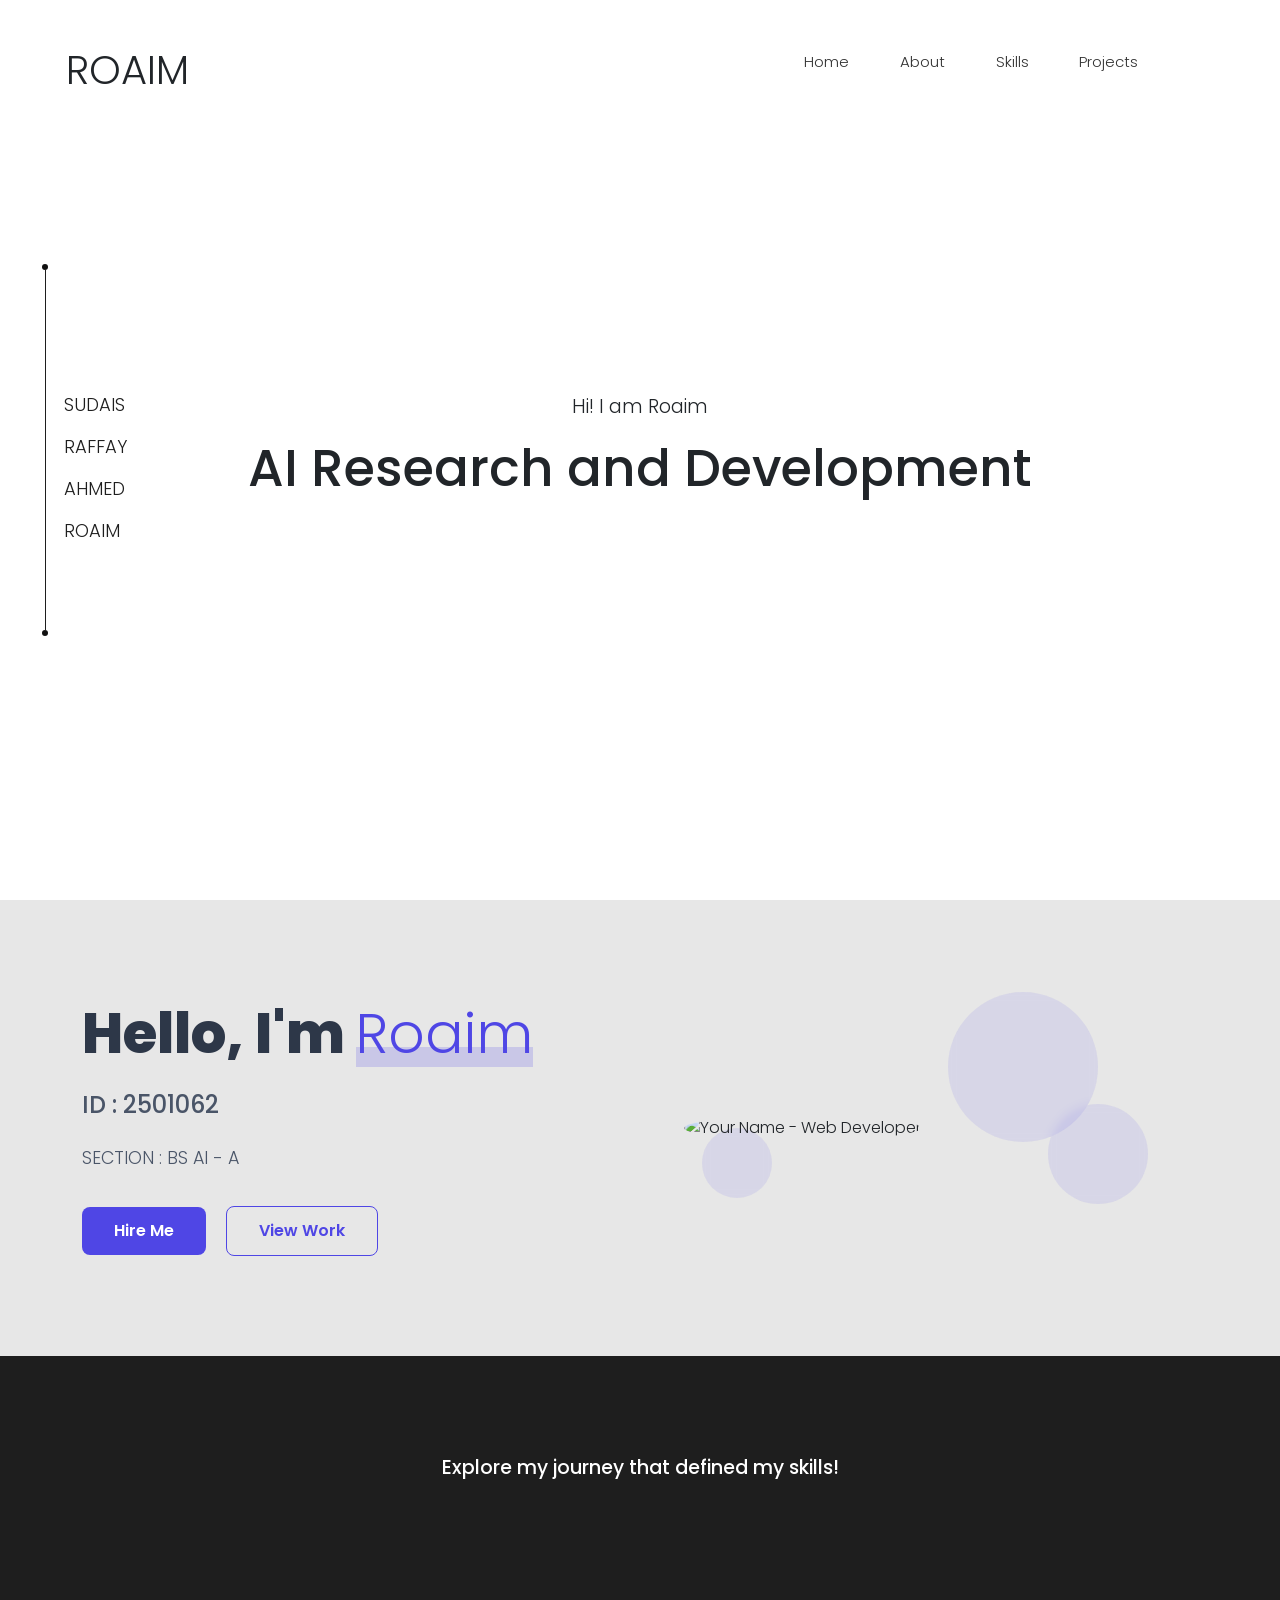
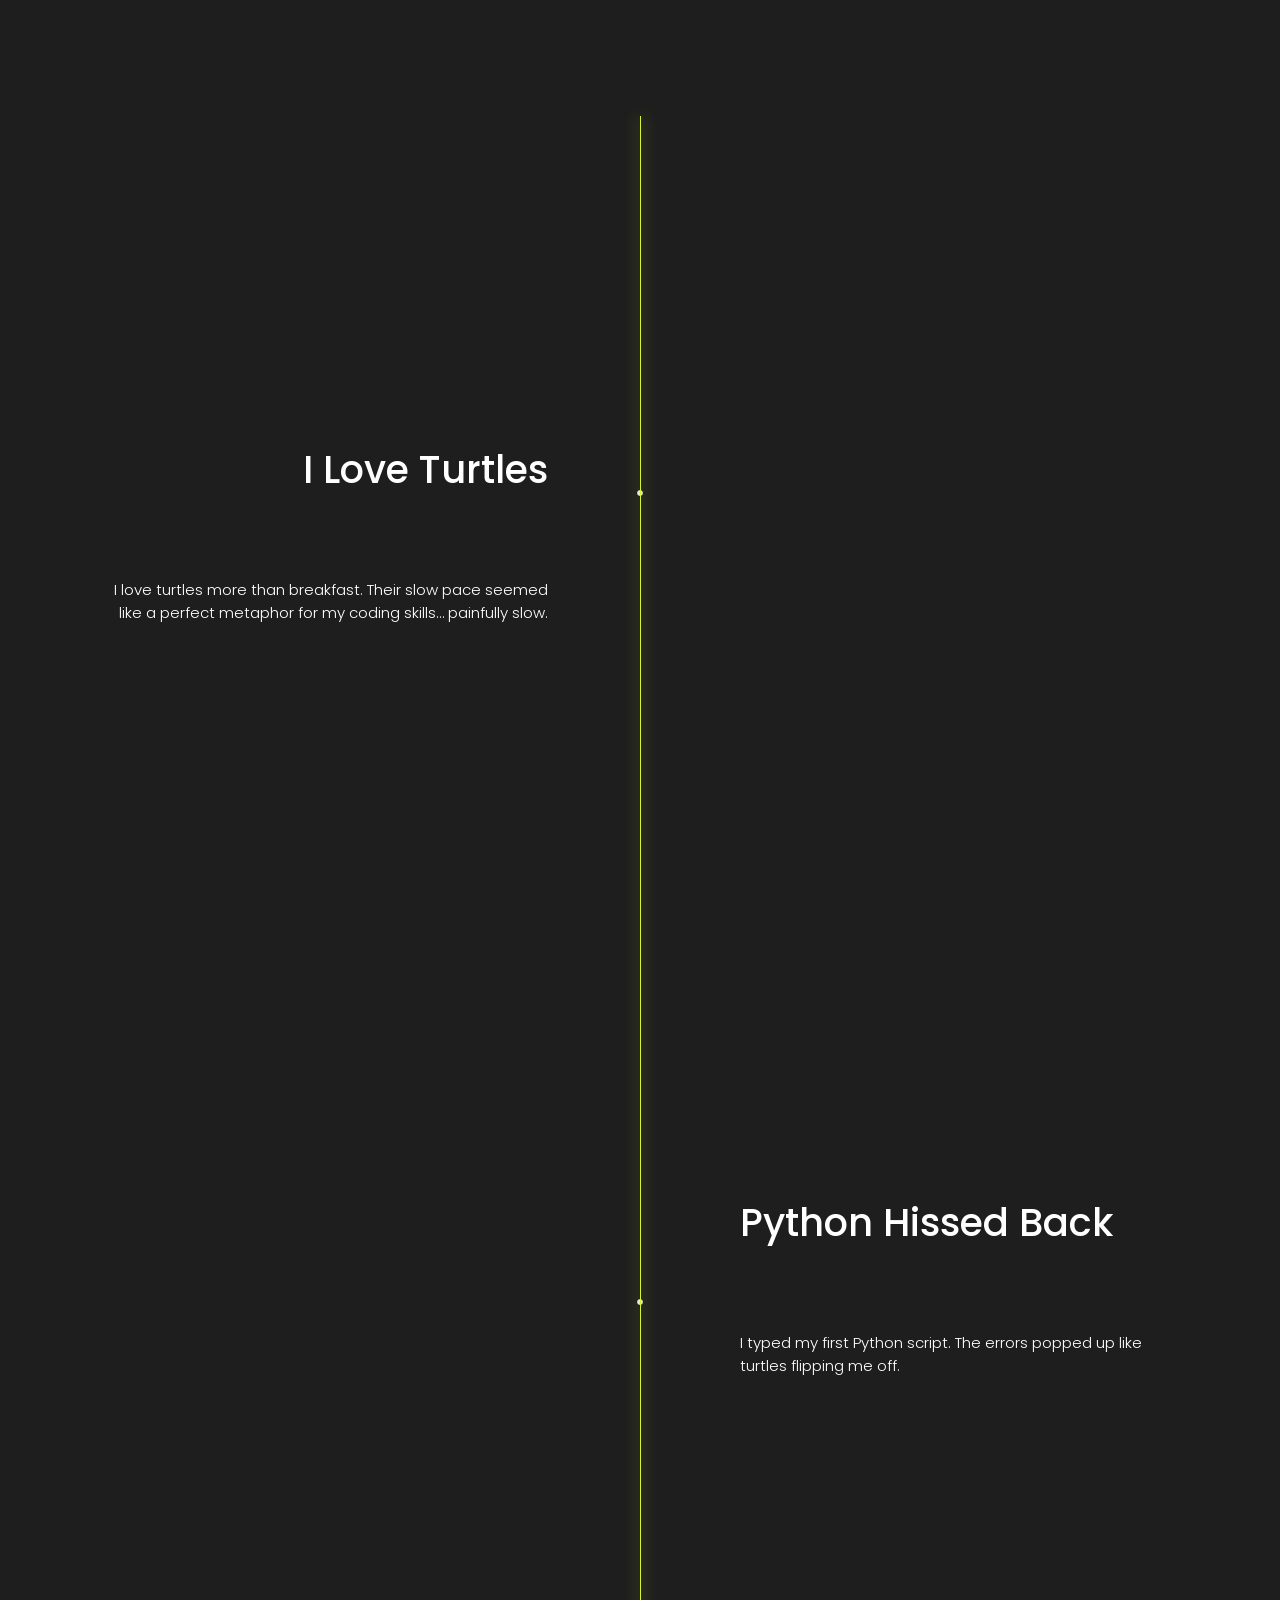
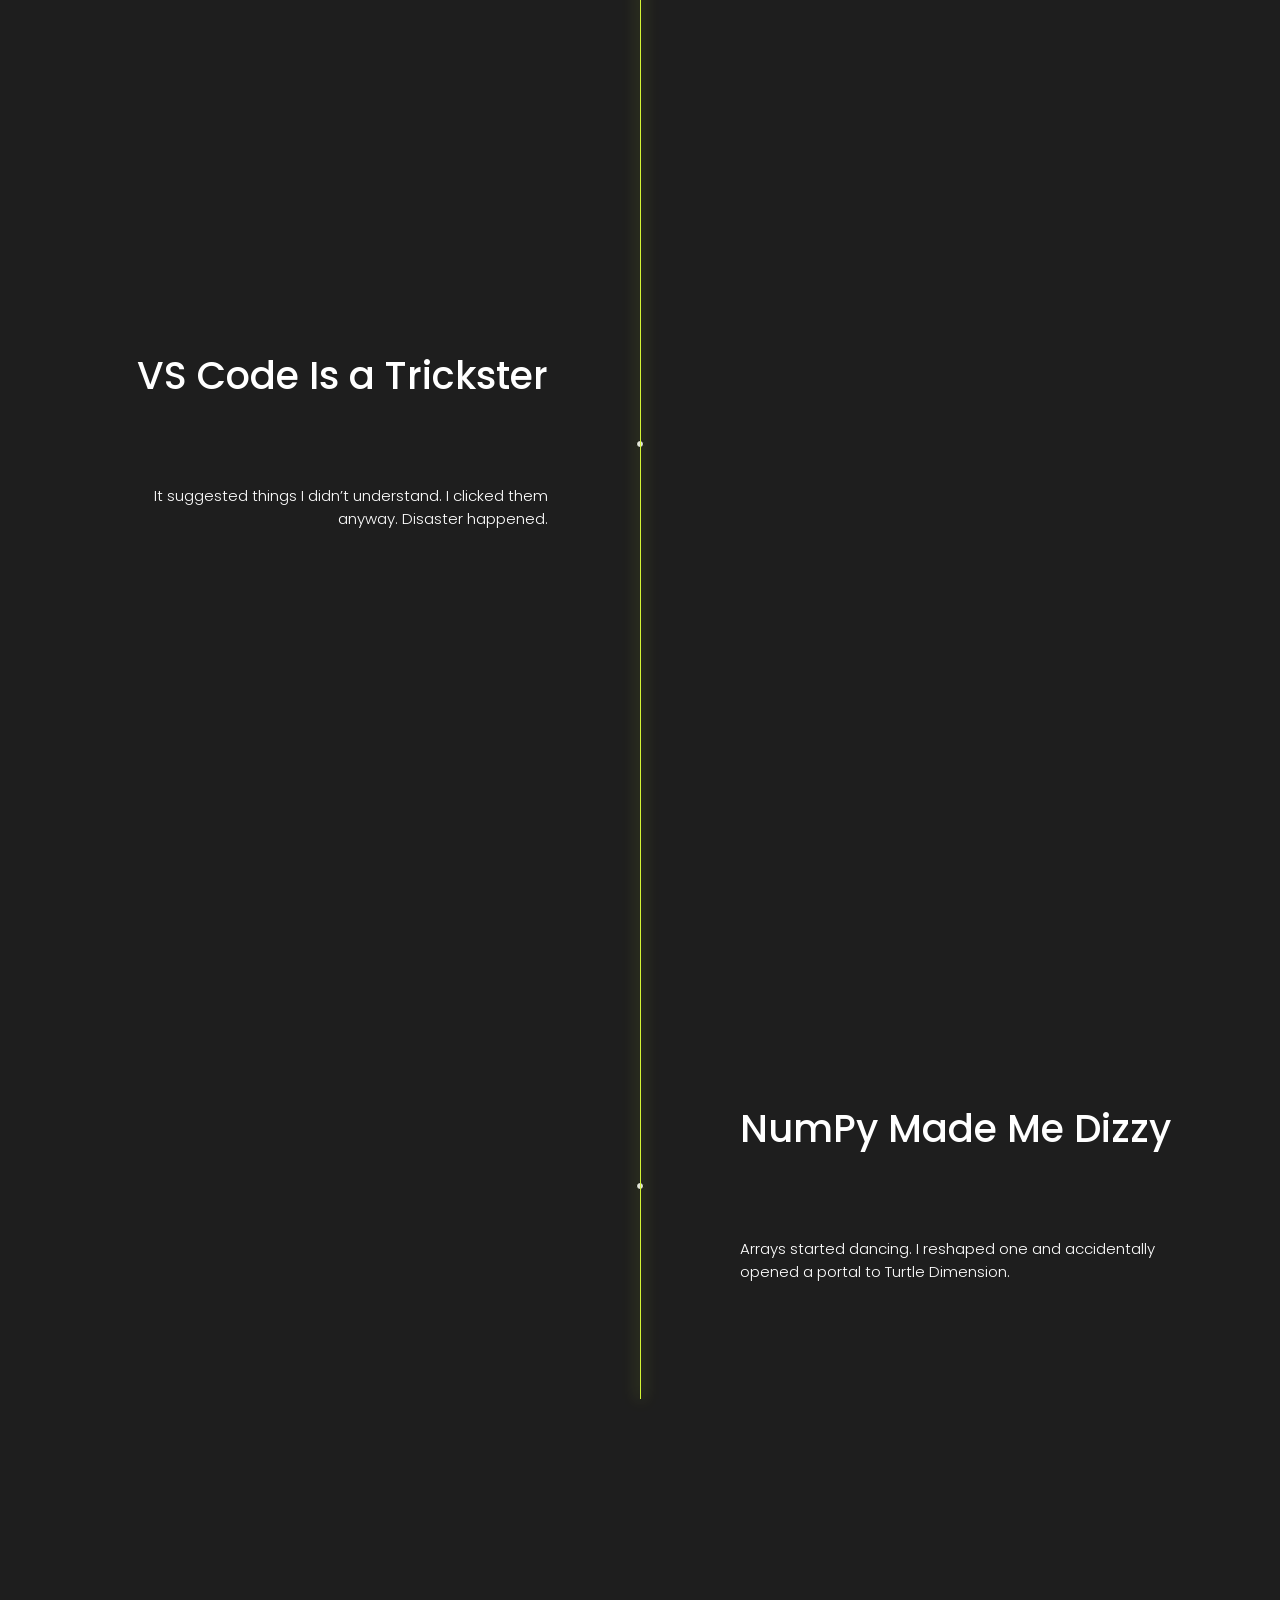
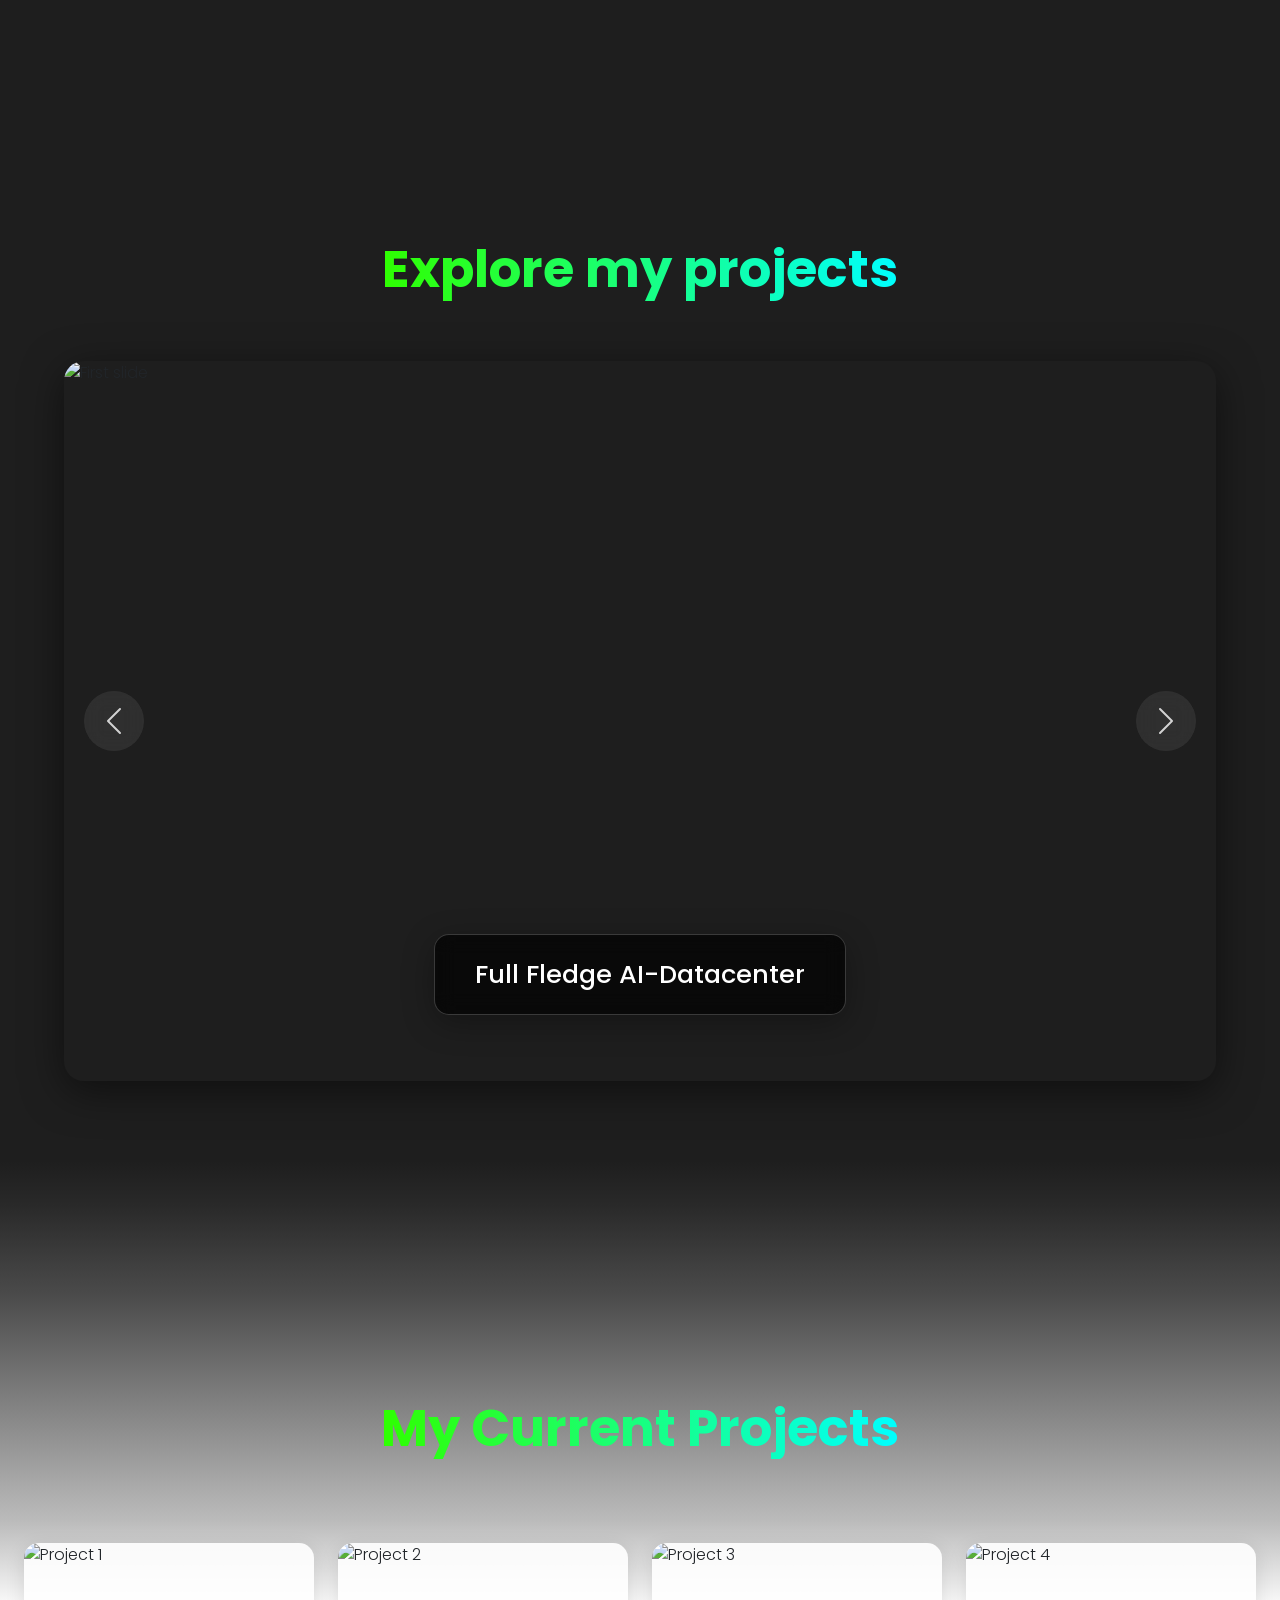
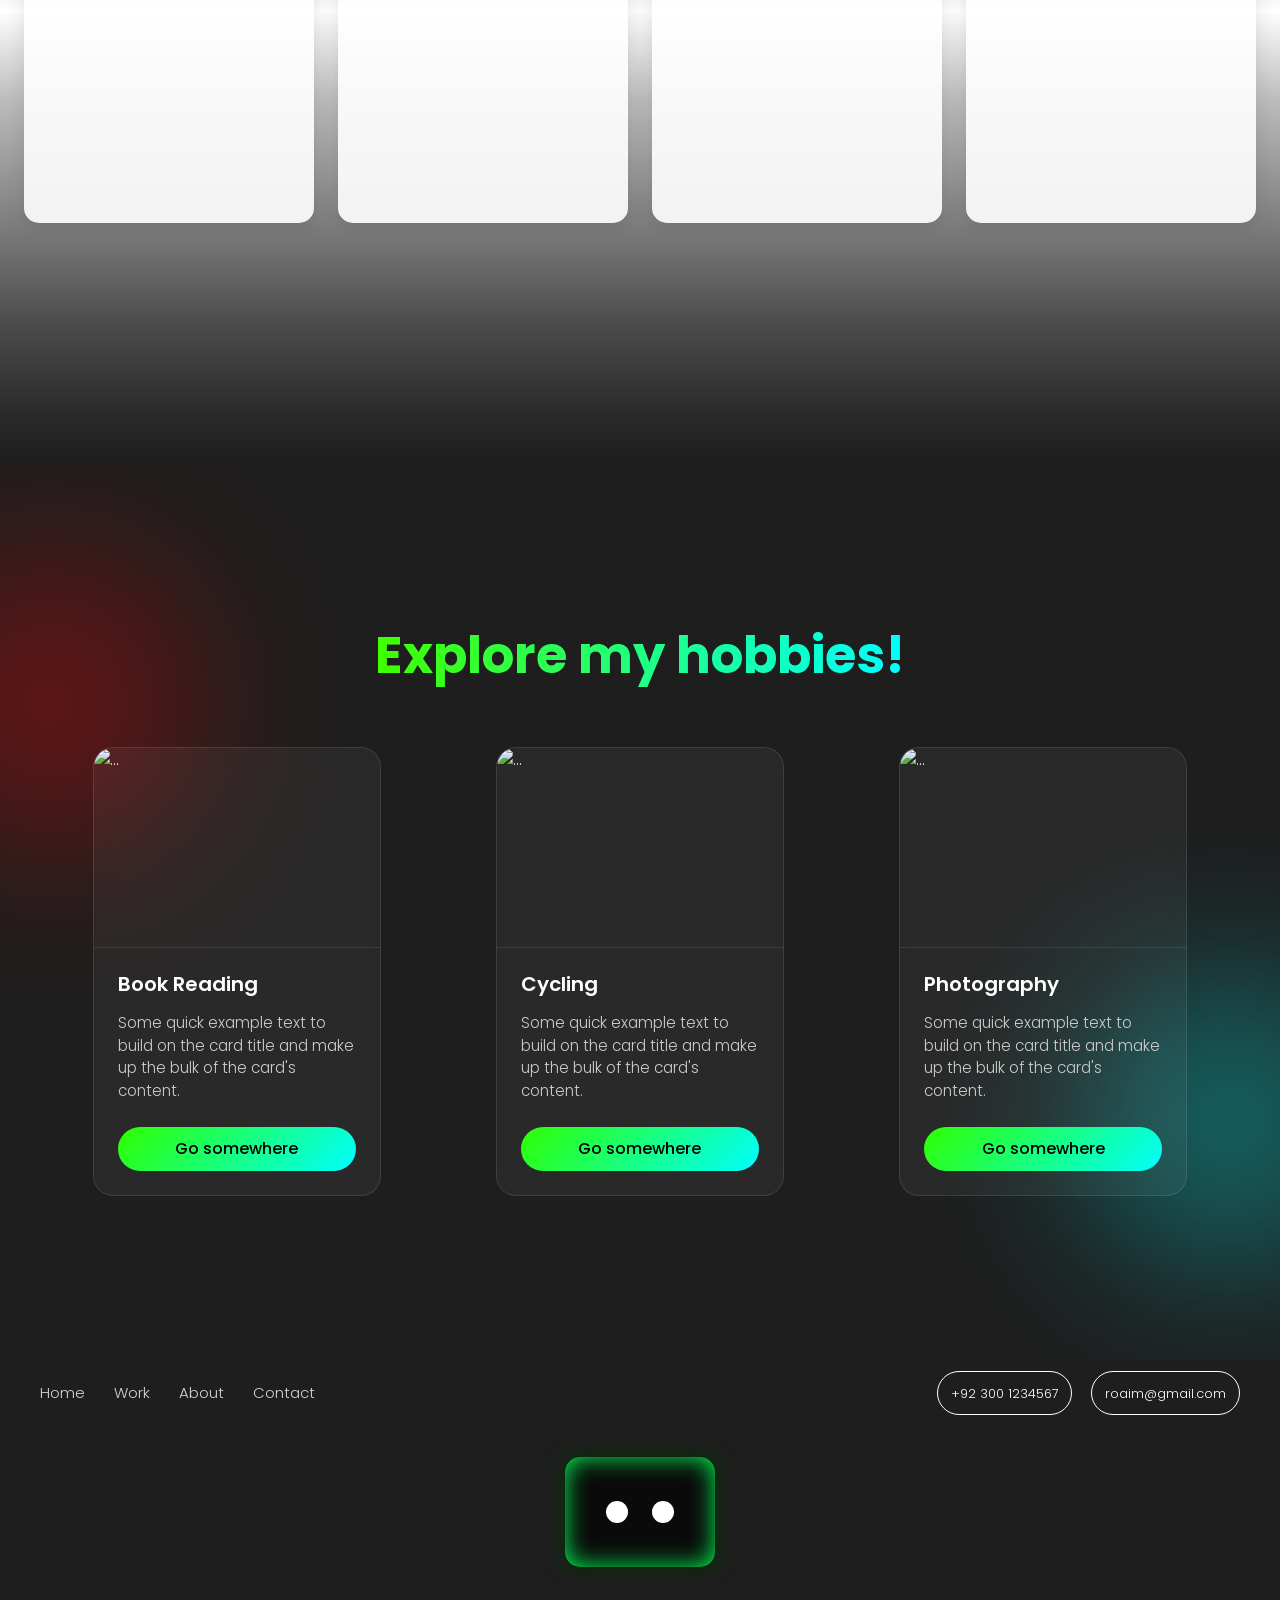
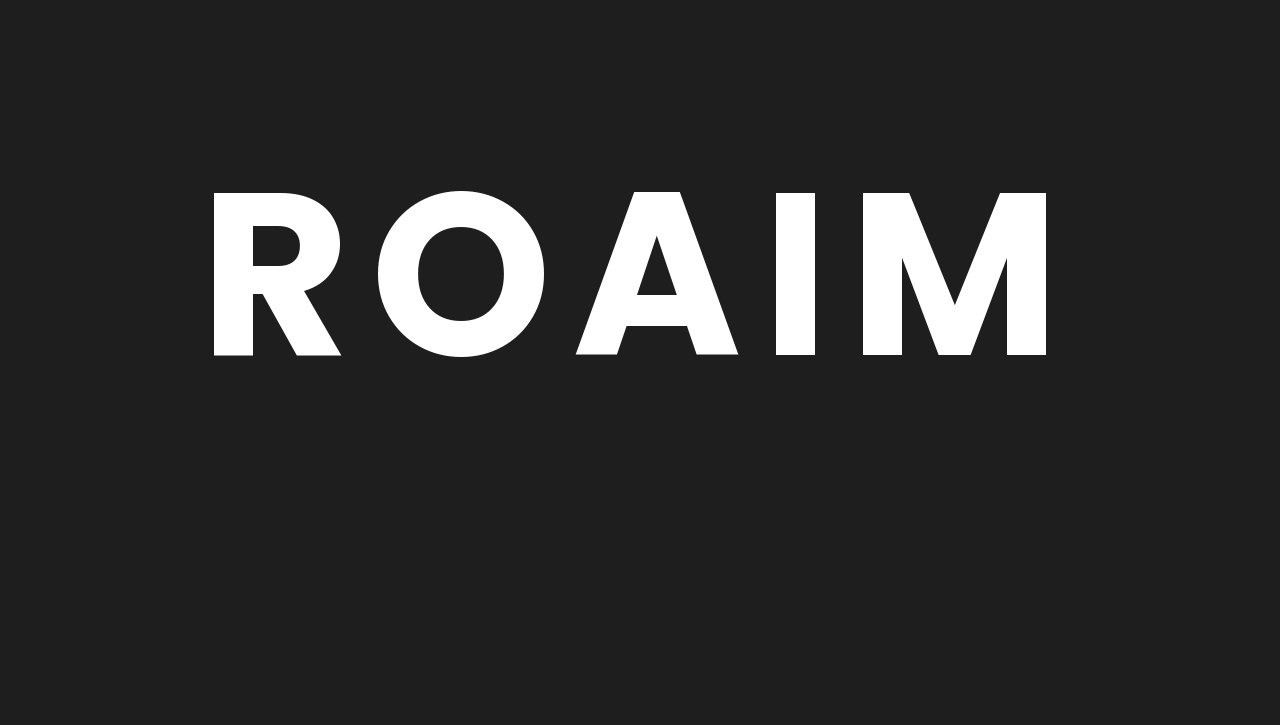
==== index.html @ 22dcad5d "Add files via upload" ====
<!-- Roaim khan
     2501062
     BS AI - A -->
<!DOCTYPE html>
<html lang="en">

<head>
    <link rel="preconnect" href="https://fonts.googleapis.com">
    <link rel="preconnect" href="https://fonts.gstatic.com" crossorigin>
    <link
        href="https://fonts.googleapis.com/css2?family=Poppins:ital,wght@0,100;0,200;0,300;0,400;0,500;0,600;0,700;0,800;0,900;1,100;1,200;1,300;1,400;1,500;1,600;1,700;1,800;1,900&display=swap"
        rel="stylesheet">
    <meta charset="UTF-8">
    <meta name="viewport" content="width=device-width, initial-scale=1.0">
    <title>Portfolio website</title>
    <script src="main.js" defer></script>
    <link href="https://cdn.jsdelivr.net/npm/bootstrap@5.0.2/dist/css/bootstrap.min.css" rel="stylesheet"
        integrity="sha384-EVSTQN3/azprG1Anm3QDgpJLIm9Nao0Yz1ztcQTwFspd3yD65VohhpuuCOmLASjC" crossorigin="anonymous">
    <link rel="stylesheet" href="index.css">

    <link rel="stylesheet" href="footer.css">
</head>

<body>
    <!-- scroll progress Bar -->
    <div class="scroll-progress-container">
        <div class="scroll-progress-bar" id="scrollProgressBar"></div>
    </div>
    <section class="nav">
        <nav>
            <div class="logo"> <img src="" alt="">ROAIM</div>
            <ul>
                <li><a class="hover-underline" href="#">Home</a></li>
                <li><a class="hover-underline" href="#hero">About</a></li>
                <li><a class="hover-underline" href="#fourth">Skills</a></li>
                <li><a class="hover-underline" href="#third">Projects</a></li>
            </ul>
        </nav>
    </section>
    <section class="first">
        <div class="first_ornaments">
            <div id="ornament1">
                <div id="dot1"></div>
                <div id="line"></div>
                <div id="dot2"></div>
            </div>
            <div id="ornament2">
                <div id=""></div>
            </div>
        </div>
        <video class="video" src="./images/glassyObj.3c74f580.mp4" autoplay loop muted></video>
        <div class="first_content">
            <p id="main_intro">Hi! I am Roaim</p>
            <h1 id="main_heading">AI Research and Development</h>
        </div>
        <div class="link_names">
            <a href="./SUDAIS.html">SUDAIS</a>
            <a href="./RAFFAY.html">RAFFAY</a>
            <a href="./AHMED.html">AHMED</a>
            <a href="./index.html">ROAIM</a>
        </div>
    </section>
    <section class="hero-section" id="hero">
        <div class="container">
            <div class="row align-items-center">
                <div class="col-lg-6 hero-content">
                    <h1 class="hero-title">Hello, I'm <span class="highlight">Roaim</span></h1>
                    <h2 class="hero-subtitle">ID : 2501062</h2>
                    <p class="hero-description">SECTION : BS AI - A</p>
                    <div class="hero-buttons">
                        <a href="#contact" class="btn btn-primary me-3">Hire Me</a>
                        <a href="#sixth_heading" class="btn btn-outline-primary">View Work</a>
                    </div>
                </div>
                <div class="col-lg-6">
                    <div class="hero-image-wrapper">
                        <img src="./images/roaim.png"
                            alt="Your Name - Web Developer" class="img-fluid hero-image">
                        <div class="floating-elements">
                            <span class="floating-element-1"></span>
                            <span class="floating-element-2"></span>
                            <span class="floating-element-3"></span>
                        </div>
                    </div>
                </div>
            </div>
        </div>
    </section>
    <section class="fourth" id="fourth">
        <h4 id="fourth_heading">Explore my journey that defined my skills!</h4>
        <div class="wrappers">
            <div class="timeline-dot" id="timeline-dot1"></div>
            <div class="box boxA">
                <h1 id="even_point">I Love Turtles</h1>
                <h3></h3>
                <p>I love turtles more than breakfast. Their slow pace seemed like a perfect metaphor for my coding
                    skills…
                    painfully slow.</p>
            </div>
            <div class="timeline-dot" id="timeline-dot2"></div>
            <div class="box boxB">
                <h1>Python Hissed Back</h1>
                <h3></h3>
                <p>I typed my first Python script. The errors popped up like turtles flipping me off.</p>
            </div>
            <div class="timeline-dot" id="timeline-dot3"></div>
            <div class="box boxA">
                <h1>VS Code Is a Trickster</h1>
                <h3></h3>
                <p>It suggested things I didn’t understand. I clicked them anyway. Disaster happened.</p>
            </div>
            <div class="timeline-dot" id="timeline-dot4"></div>
            <div class="box boxB">
                <h1>NumPy Made Me Dizzy</h1>
                <h3></h3>
                <p>Arrays started dancing. I reshaped one and accidentally opened a portal to Turtle Dimension.</p>
            </div>
        </div>
    </section>
    <section class="third" id="third">
        <h4 id="third_heading">Explore my projects</h4>
        <div id="carouselExampleFade" class="carousel slide carousel-fade" data-bs-ride="carousel">
            <div class="carousel-inner">
                <div class="carousel-item active">
                    <img class="d-block w-100" src="./images/ai-1.jpg" alt="First slide"
                        style="height: 80vh; object-fit: cover;">
                    <p>Full Fledge AI-Datacenter</p>
                </div>
                <div class="carousel-item">
                    <img class="d-block w-100" src="./images/ai-2.jpg" alt="Second slide"
                        style="height: 80vh; object-fit: cover;">
                    <p>Made a new OS. Even Bill Gates felt jealous</p>
                </div>
                <div class="carousel-item">
                    <img class="d-block w-100" src="./images/ai-3.jpg" alt="Third slide"
                        style="height: 80vh; object-fit: cover;">
                    <p>Extensive experience at building Super computers</p>
                </div>
            </div>
            <button class="carousel-control-prev" type="button" data-bs-target="#carouselExampleFade"
                data-bs-slide="prev">
                <span class="carousel-control-prev-icon" aria-hidden="true"></span>
                <span class="visually-hidden">Previous</span>
            </button>
            <button class="carousel-control-next" type="button" data-bs-target="#carouselExampleFade"
                data-bs-slide="next">
                <span class="carousel-control-next-icon" aria-hidden="true"></span>
                <span class="visually-hidden">Next</span>
            </button>
        </div>
    </section>
    <section class="sixth">
        <h4 id="sixth_heading">My Current Projects</h4>
        <div class="container">
            <div class="row g-4">
                <div class="col-lg-3 col-md-6 col-sm-6">
                    <div class="project-card">
                        <img src="./images/project-1.jpg" alt="Project 1">
                    </div>
                </div>
                <div class="col-lg-3 col-md-6 col-sm-6">
                    <div class="project-card">
                        <img src="./images/project-2.jpg" alt="Project 2">
                    </div>
                </div>
                <div class="col-lg-3 col-md-6 col-sm-6">
                    <div class="project-card">
                        <img src="./images/project-3.jpg" alt="Project 3">
                    </div>
                </div>
                <div class="col-lg-3 col-md-6 col-sm-6">
                    <div class="project-card">
                        <img src="./images/project-4.jpg" alt="Project 4">
                    </div>
                </div>
            </div>
        </div>
    </section>
    <section class="fifth">
        <h4 id="fifth_heading">Explore my hobbies!</h4>
        <div class="cards">
            <div class="card" style="width: 18rem;">
                <img src="./images/book.webp" class="card-img-top" alt="...">
                <div class="card-body">
                    <h5 class="card-title">Book Reading</h5>
                    <p class="card-text">Some quick example text to build on the card title and make up the bulk of the
                        card's content.</p>
                    <a href="#" class="btn btn-primary">Go somewhere</a>
                </div>
            </div>
            <div class="card" style="width: 18rem;">
                <img src="./images/cycling.jpeg" class="card-img-top" alt="...">
                <div class="card-body">
                    <h5 class="card-title">Cycling</h5>
                    <p class="card-text">Some quick example text to build on the card title and make up the bulk of the
                        card's content.</p>
                    <a href="#" class="btn btn-primary">Go somewhere</a>
                </div>
            </div>
            <div class="card" style="width: 18rem;">
                <img src="./images/photography.jpeg" class="card-img-top" alt="...">
                <div class="card-body">
                    <h5 class="card-title">Photography</h5>
                    <p class="card-text">Some quick example text to build on the card title and make up the bulk of the
                        card's content.</p>
                    <a href="#" class="btn btn-primary">Go somewhere</a>
                </div>
            </div>
        </div>
    </section>
    <footer>
        <nav>
            <div>
                <a href="#">Home</a>
                <a href="#">Work</a>
                <a href="#">About</a>
                <a href="./form.html">Contact</a>
            </div>

            <div>
                <span class="contact-box">+92 300 1234567</span>
                <span class="contact-box">roaim@gmail.com</span>
            </div>
        </nav>

        <div class="center">
            <div id="rafay">ROAIM</div>
        </div>

        <!-- Floating Robot -->
        <div class="robot" id="robot">
            <div class="robot-head">
                <div class="eye" id="eye1"></div>
                <div class="eye" id="eye2"></div>
            </div>
        </div>
    </footer>

</body>
<script src="https://cdn.jsdelivr.net/npm/bootstrap@5.0.2/dist/js/bootstrap.bundle.min.js"
    integrity="sha384-MrcW6ZMFYlzcLA8Nl+NtUVF0sA7MsXsP1UyJoMp4YLEuNSfAP+JcXn/tWtIaxVXM"
    crossorigin="anonymous"></script>
<script>
    const robot = document.getElementById("robot");
    const eye1 = document.getElementById("eye1");
    const eye2 = document.getElementById("eye2");

    document.addEventListener("mousemove", (event) => {
        const x = event.clientX;
        const y = event.clientY;

        const centerX = window.innerWidth / 2;
        const centerY = window.innerHeight / 2;

        const rotateY = (x - centerX) * 0.03;
        const rotateX = -(y - centerY) * 0.03;

        robot.style.transform = `translateX(-50%) rotateX(${rotateX}deg) rotateY(${rotateY}deg)`;

        const eyeMoveX = (x / window.innerWidth - 0.5) * 25;
        const eyeMoveY = (y / window.innerHeight - 0.5) * 25;

        eye1.style.transform = `translate(${eyeMoveX}px, ${eyeMoveY}px)`;
        eye2.style.transform = `translate(${eyeMoveX}px, ${eyeMoveY}px)`;
    });
</script>


</html>
---- index.css ----
* {
    margin: 0;
    padding: 0;
    font-family: "Poppins", sans-serif;
    font-weight: 300;
    font-style: normal;
    text-decoration: none;
}

:root {
    --primary-bg-color: #1e1e1e;
    --secondary-color: #e7e7e7;
}

.logo {
    font-size: 40px;
    margin-left: 2vw;
}

.nav {
    position: absolute;
    width: 100%;
    z-index: 1;
    top: 0;
    left: 0;
}

.nav>nav {
    margin-top: 2vh;
    overflow: hidden;
    display: flex;
    justify-content: space-between;
    align-items: center;
    width: 100%;
}

.nav>nav>ul {
    display: flex;
    justify-content: space;
    align-items: right;
    margin-right: 5vw;
    font-size: clamp(15px, 1vw, 30px);

}

.nav>nav>ul>li {
    display: flex;
    justify-content: space;
    padding: clamp(10px, 1vw, 20px);
    list-style-type: none;
    color: black;
}

.hover-underline {
    color: #000000;
    position: relative;
    display: inline-block;
    z-index: 1;
}

.hover-underline::after,
.hover-underline::before {
    content: '';
    position: absolute;
    width: 100%;
    height: 2px;
    background: linear-gradient(to right, #ff0000, #00ffff);
    bottom: -5px;
    left: 0;
    transform: scaleX(0);
    color: #000000;
    transform-origin: right;
    transition: transform 0.4s ease-out;
}

.hover-underline::before {
    top: -5px;
    transform-origin: left;
}

.hover-underline:hover::after,
.hover-underline:hover::before {
    transform: scaleX(1);
}

/* code for fourth section */
.first {
    display: flex;
    justify-content: center;
    align-items: center;
    height: 100vh;
    position: relative;
    z-index: 0;
}

.first_ornaments {
    position: absolute;
    left: 3.5vw;
}

.first_content {
    display: flex;
    flex-direction: column;
    align-items: center;
    justify-content: center;
}

#main_intro {
    font-size: clamp(15px, 1.5vw, 50px);
}

#main_heading {
    font-size: clamp(15px, 4vw, 70px);
}

#main_end {
    font-size: clamp(15px, 1vw, 50px);
}

#line {
    width: 1px;
    height: 40vh;
    background-color: var(--primary-bg-color);
}

#ornament1 {
    position: relative;
}

.video {
    position: absolute;
    width: 100%;
    height: 100%;
    object-fit: cover;
    top: 0;
    left: 0;
    z-index: -1;
}

#dot1,
#dot2 {
    width: 6px;
    height: 6px;
    background-color: #111010;
    border-radius: 50%;
    position: relative;
    right: 3px;
}

/*CODE FOR LINKING DIFFERENT PROFILES*/

.link_names {
    display: flex;
    flex-direction: column;
    justify-content: space-between;
    align-items: left;
    margin-top: 20px;
    position: absolute;
    left: 5vw;
}

.link_names>a {
    list-style-type: none;
    padding-top: 15px;
    color: #1e1e1e;
    font-size: clamp(18px, 1.2vw, 30px);
    text-decoration: none;
}

.link_names>a:hover {
    color: #575757;
    transition: 0.3s;
    transform: translate-Y(4px);
}

@media(max-width:930px) {
    .link_names {
        flex-direction: row;
        bottom: 0;
        left: 50%;
        transform: translateX(-50%);
        justify-content: space-around;
    }

    .link_names>a {
        margin-left: 2.3vw;
    }

}

/* Third Section - Carousel Projects */
.third {
    display: flex;
    flex-direction: column;
    justify-content: center;
    align-items: center;
    background: var(--primary-bg-color);
    padding: 80px 0;
    min-height: 100vh;
    position: relative;
}

#third_heading {
    font-size: clamp(30px, 4vw, 60px);
    font-weight: 700;
    margin-bottom: 60px;
    z-index: 1;
    background: linear-gradient(to right, #2fff00, #00ffff);
    -webkit-background-clip: text;
    background-clip: text;
    -webkit-text-fill-color: transparent;
    text-align: center;
}

.third .carousel {
    width: 90%;
    max-width: 1200px;
    border-radius: 20px;
    overflow: hidden;
    box-shadow: 0 10px 40px rgba(0, 0, 0, 0.5);
}

.third .carousel-item {
    position: relative;
}

.third .carousel-item p {
    position: absolute;
    bottom: 50px;
    left: 50%;
    transform: translateX(-50%);
    background: rgba(0, 0, 0, 0.7);
    backdrop-filter: blur(10px);
    -webkit-backdrop-filter: blur(10px);
    color: #fff;
    padding: 20px 40px;
    border-radius: 15px;
    font-size: clamp(18px, 2vw, 28px);
    font-weight: 500;
    text-align: center;
    border: 1px solid rgba(255, 255, 255, 0.2);
    box-shadow: 0 8px 32px rgba(0, 0, 0, 0.3);
    max-width: 80%;
    z-index: 2;
}

.third .carousel-control-prev,
.third .carousel-control-next {
    width: 60px;
    height: 60px;
    top: 50%;
    transform: translateY(-50%);
    background: rgba(255, 255, 255, 0.1);
    backdrop-filter: blur(10px);
    border-radius: 50%;
    opacity: 0.8;
    transition: all 0.3s ease;
}

.third .carousel-control-prev {
    left: 20px;
}

.third .carousel-control-next {
    right: 20px;
}

.third .carousel-control-prev:hover,
.third .carousel-control-next:hover {
    opacity: 1;
    background: rgba(255, 255, 255, 0.2);
}

/* Sixth Section - Current Projects Grid */
.sixth {
    display: flex;
    flex-direction: column;
    justify-content: center;
    align-items: center;
    background-color: #e7e7e7;
    padding: 100px 0;
    min-height: 100vh;
    background: linear-gradient(to bottom,
            #1e1e1e 0%,
            /* top div color */
            rgba(30, 30, 30, 0.95) 5%,
            rgba(30, 30, 30, 0.8) 15%,
            rgba(30, 30, 30, 0.6) 25%,
            rgba(30, 30, 30, 0.3) 40%,
            rgba(30, 30, 30, 0) 50%,
            /* center fully transparent */
            rgba(30, 30, 30, 0.3) 60%,
            rgba(30, 30, 30, 0.6) 75%,
            rgba(30, 30, 30, 0.8) 85%,
            rgba(30, 30, 30, 0.95) 95%,
            #1e1e1e 100%
            /* bottom div color */
        );
}

#sixth_heading {
    font-size: clamp(30px, 4vw, 60px);
    font-weight: 700;
    margin-bottom: 60px;
    background: linear-gradient(to right, #2fff00, #00ffff);
    -webkit-background-clip: text;
    background-clip: text;
    -webkit-text-fill-color: transparent;
    text-align: center;
}

.sixth .container {
    max-width: 1400px;
}

.sixth .row {
    margin: 0 auto;
}

.project-card {
    position: relative;
    overflow: hidden;
    border-radius: 15px;
    background: rgba(255, 255, 255, 0.9);
    box-shadow: 0 5px 20px rgba(0, 0, 0, 0.1);
    transition: all 0.4s ease;
    height: 100%;
}

.project-card:hover {
    transform: translateY(-10px);
    box-shadow: 0 15px 40px rgba(0, 0, 0, 0.2);
}

.project-card img {
    width: 100%;
    height: 280px;
    object-fit: cover;
    display: block;
    transition: transform 0.4s ease;
}

.project-card:hover img {
    transform: scale(1.1);
}

/* code for fourth section */

.fourth.active {
    background-color: var(--primary-bg-color);
    transition: all 0.5s ease-in-out;
    color: rgb(255, 255, 255);
}

.fourth {
    display: flex;
    flex-direction: column;
    justify-content: center;
    align-items: center;
    background-color: var(--secondary-color);
    position: relative;
}

.fourth::after {
    content: "";
    position: absolute;
    width: 1px;
    height: 80%;
    top: 10%;
    left: 50%;
    z-index: 8;
    background-color: #000000;

    /* Hide on mobile devices */
    @media (max-width: 768px) {
        display: none;
    }
}

.fourth.active::after {
    background-color: #dddddd;
}

.fourth::before {
    content: "";
    position: absolute;
    width: 1px;
    height: var(--line-height, 0%);
    top: 10%;
    left: 50%;
    z-index: 10;
    background-color: rgb(212, 245, 52);
    box-shadow: rgb(212, 245, 52) 0px 0px 15px;

}

.wrappers::after {
    content: "";
    position: absolute;
    width: 2px;
    height: 10%;
    top: -10%;
    left: 50%;
    z-index: 10;
    background-color: #792323;
}

#fourth_heading {
    font-size: clamp(15px, 1.5vw, 50px);
    padding: clamp(50px, 11vw, 100px);
}

.wrappers {
    position: relative;
    width: 100%;
    overflow: hidden;
}

.box {
    display: flex;
    flex-direction: column;
    justify-content: center;
    align-items: left;
    position: relative;
    padding: clamp(50px, 11vw, 100px);
    width: 50%;
    margin-bottom: 40vh;
    margin-top: 40vh;
    transform: translateY(-50px);
    opacity: 0;
    transition: all 1s ease-in-out;
}

.box.active {
    transform: translateY(0px);
    opacity: 1;
}

.box::after {
    position: absolute;
    content: "";
    width: 100%;
    height: 100%;
    top: 0;
    left: 0;
    z-index: 10;
}

.box>h1 {
    font-weight: 500;
    font-size: clamp(25px, 3vw, 120px);
    width: 35vw;
    text-align: right;
}

.box>p {
    width: 35vw;
    padding-top: clamp(50px, 11vw, 70px);
    font-size: clamp(15px, 1vw, 20px);
}

.boxA>p {
    text-align: right;
}

.boxB {
    text-align: left;
    position: relative;
    left: 50%;
}

.boxB>h1 {
    text-align: left;
}

.timeline-dot {
    position: absolute;
    left: 50%;
    transform: translate(-50%, -50%);
    width: 8px;
    height: 8px;
    border-radius: 50%;
    border: 1px solid #000000;
    opacity: 1;
    background-color: #ffffffe1;
}

#timeline-dot1 {
    top: 15%;
}

#timeline-dot2 {
    top: 39%;
}

#timeline-dot3 {
    top: 61%;
}

#timeline-dot4 {
    top: 83%;
}

/* Fifth Section - Premium Glass Cards */
.fifth {
    display: flex;
    flex-direction: column;
    justify-content: center;
    align-items: center;
    background-color: var(--primary-bg-color);
    padding: 100px 0;
    min-height: 100vh;
    position: relative;
    overflow: hidden;
}

/* Background Ornaments for Fifth Section */
.fifth::before,
.fifth::after {
    content: '';
    position: absolute;
    width: 300px;
    height: 300px;
    border-radius: 50%;
    filter: blur(80px);
    z-index: 0;
    opacity: 0.3;
    /* Adjusted opacity for red/cyan brightness */
}

.fifth::before {
    background: #ff0000;
    /* Red */
    top: 10%;
    left: -100px;
}

.fifth::after {
    background: #00ffff;
    /* Cyan */
    bottom: 10%;
    right: -100px;
}

#fifth_heading {
    font-size: clamp(30px, 4vw, 60px);
    font-weight: 700;
    margin-bottom: 60px;
    z-index: 1;
    background: linear-gradient(to right, #40ff00, #00ffff);
    -webkit-background-clip: text;
    background-clip: text;
    -webkit-text-fill-color: transparent;
    text-align: center;
}

.cards {
    display: flex;
    justify-content: space-around;
    align-items: stretch;
    flex-wrap: wrap;
    padding: 0 50px;
    width: 100%;
    gap: 30px;
    z-index: 1;
}

.card {
    background: rgba(255, 255, 255, 0.05) !important;
    backdrop-filter: blur(10px);
    -webkit-backdrop-filter: blur(10px);
    border: 1px solid rgba(255, 255, 255, 0.1) !important;
    border-radius: 20px !important;
    color: #fff !important;
    transition: transform 0.4s ease, box-shadow 0.4s ease;
    overflow: hidden;
    width: 18rem;
    /* strict width as per original, or can be removed for flex */
}

.card:hover {
    transform: translateY(-15px);
    box-shadow: 0 15px 35px rgba(0, 0, 0, 0.5);
    border-color: rgba(255, 255, 255, 0.2) !important;
}

.card-img-top {
    height: 200px;
    object-fit: cover;
    border-bottom: 1px solid rgba(255, 255, 255, 0.1);
}

/* Hero Section Styles */
.hero-section {
    padding: 100px 0;
    background: var(--secondary-color);
    position: relative;
    overflow: hidden;
}

.img-fluid {
    border-radius: 90%;
}

.hero-content {
    position: relative;
    z-index: 2;
}

.hero-title {
    font-size: 3.5rem;
    font-weight: 800;
    margin-bottom: 1.5rem;
    line-height: 1.2;
    color: #2d3748;
}

.highlight {
    color: #4f46e5;
    position: relative;
    display: inline-block;
}

.highlight::after {
    content: '';
    position: absolute;
    bottom: 0;
    left: 0;
    width: 100%;
    height: 30%;
    background-color: rgba(79, 70, 229, 0.2);
    z-index: -1;
    transition: height 0.3s ease;
}

.hero-subtitle {
    font-size: 1.5rem;
    color: #4a5568;
    margin-bottom: 1.5rem;
    font-weight: 500;
}

.hero-description {
    font-size: 1.1rem;
    color: #4a5568;
    margin-bottom: 2rem;
    line-height: 1.7;
}

.hero-buttons .btn {
    padding: 0.75rem 2rem;
    font-weight: 600;
    border-radius: 8px;
    transition: all 0.3s ease;
}

.hero-buttons .btn-primary {
    background-color: #4f46e5;
    border: none;
}

.hero-buttons .btn-primary:hover {
    background-color: #4338ca;
    transform: translateY(-2px);
    box-shadow: 0 4px 6px -1px rgba(0, 0, 0, 0.1), 0 2px 4px -1px rgba(0, 0, 0, 0.06);
}

.hero-buttons .btn-outline-primary {
    border-color: #4f46e5;
    color: #4f46e5;
}

.hero-buttons .btn-outline-primary:hover {
    background-color: #4f46e5;
    color: white;
    transform: translateY(-2px);
    box-shadow: 0 4px 6px -1px rgba(0, 0, 0, 0.1), 0 2px 4px -1px rgba(0, 0, 0, 0.06);
}

.hero-image-wrapper {
    position: relative;
    max-width: 100%;
    padding: 2rem;
}

.hero-image {
    max-width: 100%;
    height: auto;
    position: relative;
    z-index: 2;
    animation: float 6s ease-in-out infinite;
}

.floating-elements span {
    position: absolute;
    border-radius: 50%;
    background: rgba(79, 70, 229, 0.1);
    backdrop-filter: blur(5px);
    animation: float 6s ease-in-out infinite;
}

.floating-element-1 {
    width: 100px;
    height: 100px;
    top: 20px;
    right: 50px;
    animation-delay: 0s;
}

.floating-element-2 {
    width: 150px;
    height: 150px;
    bottom: 30px;
    right: 100px;
    animation-delay: 0.5s;
}

.floating-element-3 {
    width: 70px;
    height: 70px;
    top: 50%;
    left: 50px;
    animation-delay: 1s;
}

@keyframes float {

    0%,
    100% {
        transform: translateY(0);
    }

    50% {
        transform: translateY(-20px);
    }
}

/* Responsive Design */
@media (max-width: 991.98px) {
    .hero-section {
        text-align: center;
        padding: 60px 0;
    }

    .hero-title {
        font-size: 2.5rem;
    }

    .hero-buttons {
        display: flex;
        flex-direction: column;
        gap: 1rem;
        align-items: center;
    }

    .hero-buttons .btn {
        width: 100%;
        max-width: 200px;
    }

    .floating-elements {
        display: none;
    }
}

.card-body {
    padding: 1.5rem !important;
    display: flex;
    flex-direction: column;
}

.card-title {
    font-weight: 600;
    font-size: 1.25rem;
    margin-bottom: 1rem;
    color: #fff;
}

.card-text {
    font-size: 0.95rem;
    color: #ccc;
    /* lighter text for description */
    margin-bottom: 1.5rem;
    flex-grow: 1;
}

.fifth .btn-primary {
    background: linear-gradient(135deg, #2fff00 0%, #00ffff 100%);
    border: none;
    border-radius: 50px;
    /* pill shape */
    padding: 10px 25px;
    font-weight: 500;
    transition: all 0.3s ease;
    width: 100%;
    color: #000;
    /* Dark text for better contrast on neon gradient */
}

.fifth .btn-primary:hover {
    background: linear-gradient(135deg, #00ffff 0%, #ff0000 100%);
    box-shadow: 0 5px 15px rgba(0, 255, 255, 0.4);
    transform: translateY(-2px);
    color: #000;
}

@media (max-width: 930px) {
    .cards {
        flex-direction: column;
        align-items: center;
        padding: 50px 20px;
    }

    .card {
        width: 100%;
        max-width: 350px;
        margin-bottom: 30px;
    }


    .card {
        margin-top: 50px;
    }

    .timeline-dot {
        display: none;
    }

    .fourth::after,
    .fourth::before {
        display: none;
    }

    .wrappers {
        display: flex;
        flex-direction: column;
        align-items: center;

    }

    .box {
        align-items: center;
        margin-top: 25vh;
        margin-bottom: 25vh;
    }

    .boxB {
        left: 0%;
    }

    .box>p {
        width: 80vw;
        text-align: center;
        padding-top: clamp(50px, 11vw, 70px);
        font-size: clamp(15px, 1vw, 20px);

    }

    .box>h1 {
        text-align: center;
        width: 100%;
    }
}


/*code for about me section*/

/* Scroll Progress Bar */
.scroll-progress-container {
    position: fixed;
    top: 0;
    left: 0;
    width: 100%;
    height: 5px;
    background: rgba(255, 255, 255, 0.1);
    z-index: 9999;
    overflow: hidden;
}

.scroll-progress-bar {
    height: 100%;
    width: 0%;
    background: linear-gradient(90deg, #2fff00 0%, #00ffff 100%);
    box-shadow:
        0 0 10px rgba(47, 255, 0, 0.5),
        0 0 20px rgba(0, 255, 255, 0.3);
    transition: width 0.1s ease-out;
    position: relative;
}

.scroll-progress-bar::after {
    content: '';
    position: absolute;
    top: 0;
    right: 0;
    width: 50px;
    height: 100%;
    background: linear-gradient(90deg, transparent, rgba(255, 255, 255, 0.4));
    animation: shimmer 2s infinite;
}

@keyframes shimmer {
    0% {
        transform: translateX(-100%);
    }

    100% {
        transform: translateX(100%);
    }
}
---- footer.css ----
body {
    margin: 0;
    padding: 0;
}

footer {
    background: var(--primary-bg-color);
    color: white;
    font-family: Arial, sans-serif;
    bottom: 0;
    position: relative;
}

nav {
    padding: 20px 40px;
    display: flex;
    justify-content: space-between;
    align-items: center;
    z-index: 1000;
}

nav a {
    color: white;
    text-decoration: none;
    margin-right: 25px;
    font-size: 15px;
    opacity: 0.8;
}

nav a:hover {
    opacity: 1;
}

.contact-box {
    border: 1px solid white;
    padding: clamp(7px, 1vw, 20px);
    border-radius: 30px;
    margin-left: 15px;
    font-size: clamp(8px, 1vw, 30px);
}

.center {
    width: 100%;
    height: 100vh;
    display: flex;
    justify-content: center;
    align-items: center;
    flex-direction: column;
    text-align: center;
    position: relative;
}

#rafay {
    font-size: 18vw;
    font-weight: bold;
    letter-spacing: 20px;
    color: #ffffff;
    position: absolute;
    top: 50%;
    left: 50%;
    transform: translate(-50%, -50%);
    margin: 0;
    user-select: none;
}

/* floating robot */
.robot {
    width: 150px;
    height: 150px;
    position: absolute;
    top: 10%;
    left: 50%;
    transform: translateX(-50%);
    z-index: 2000;
    perspective: 600px;
    transition: transform 0.1s ease-out;
}

.robot-head {
    width: 150px;
    height: 110px;
    background: #0a0a0a;
    border-radius: 15px;
    box-shadow: 0 0 25px #00ff55 inset, 0 0 20px #003300;
    display: flex;
    justify-content: center;
    align-items: center;
    margin: auto;
    position: relative;
}

.eye {
    width: 22px;
    height: 22px;
    background: white;
    border-radius: 50%;
    margin: 0 12px;
    transition: transform 0.1s ease-in-out;
}
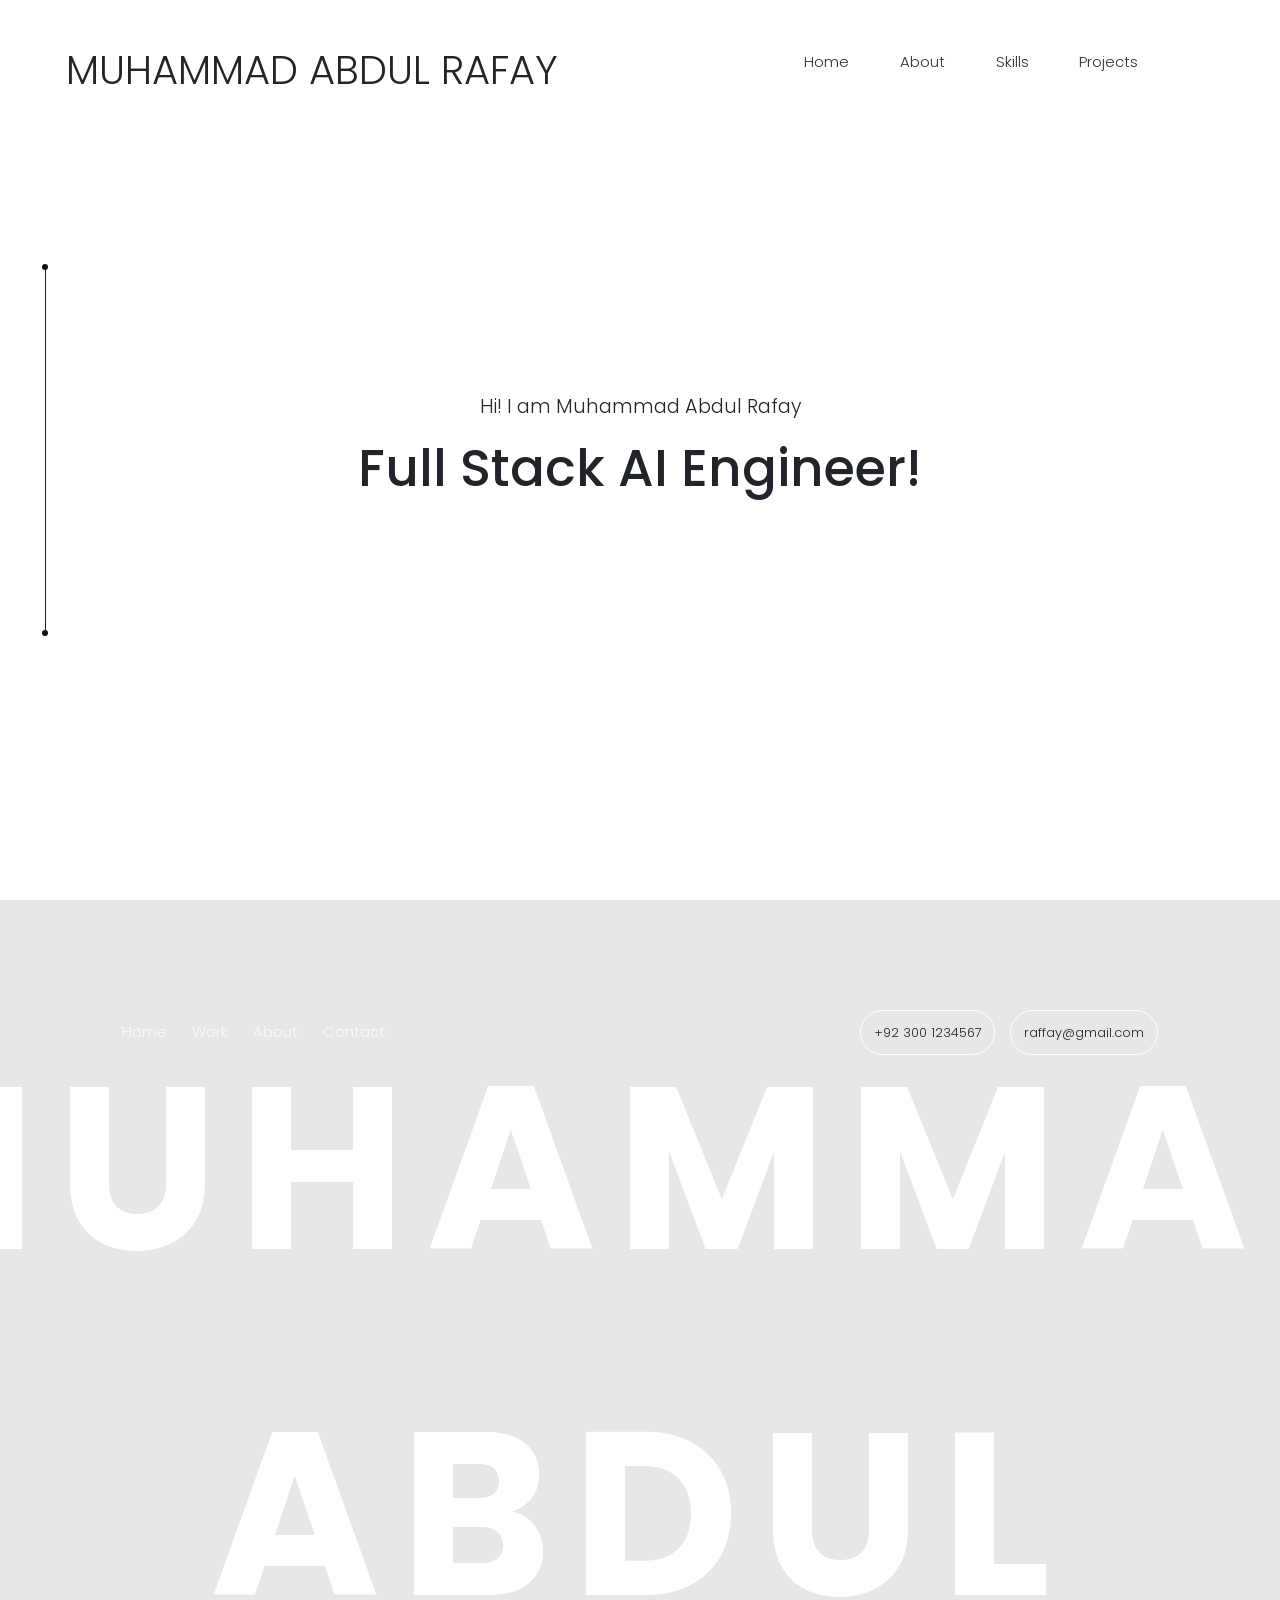
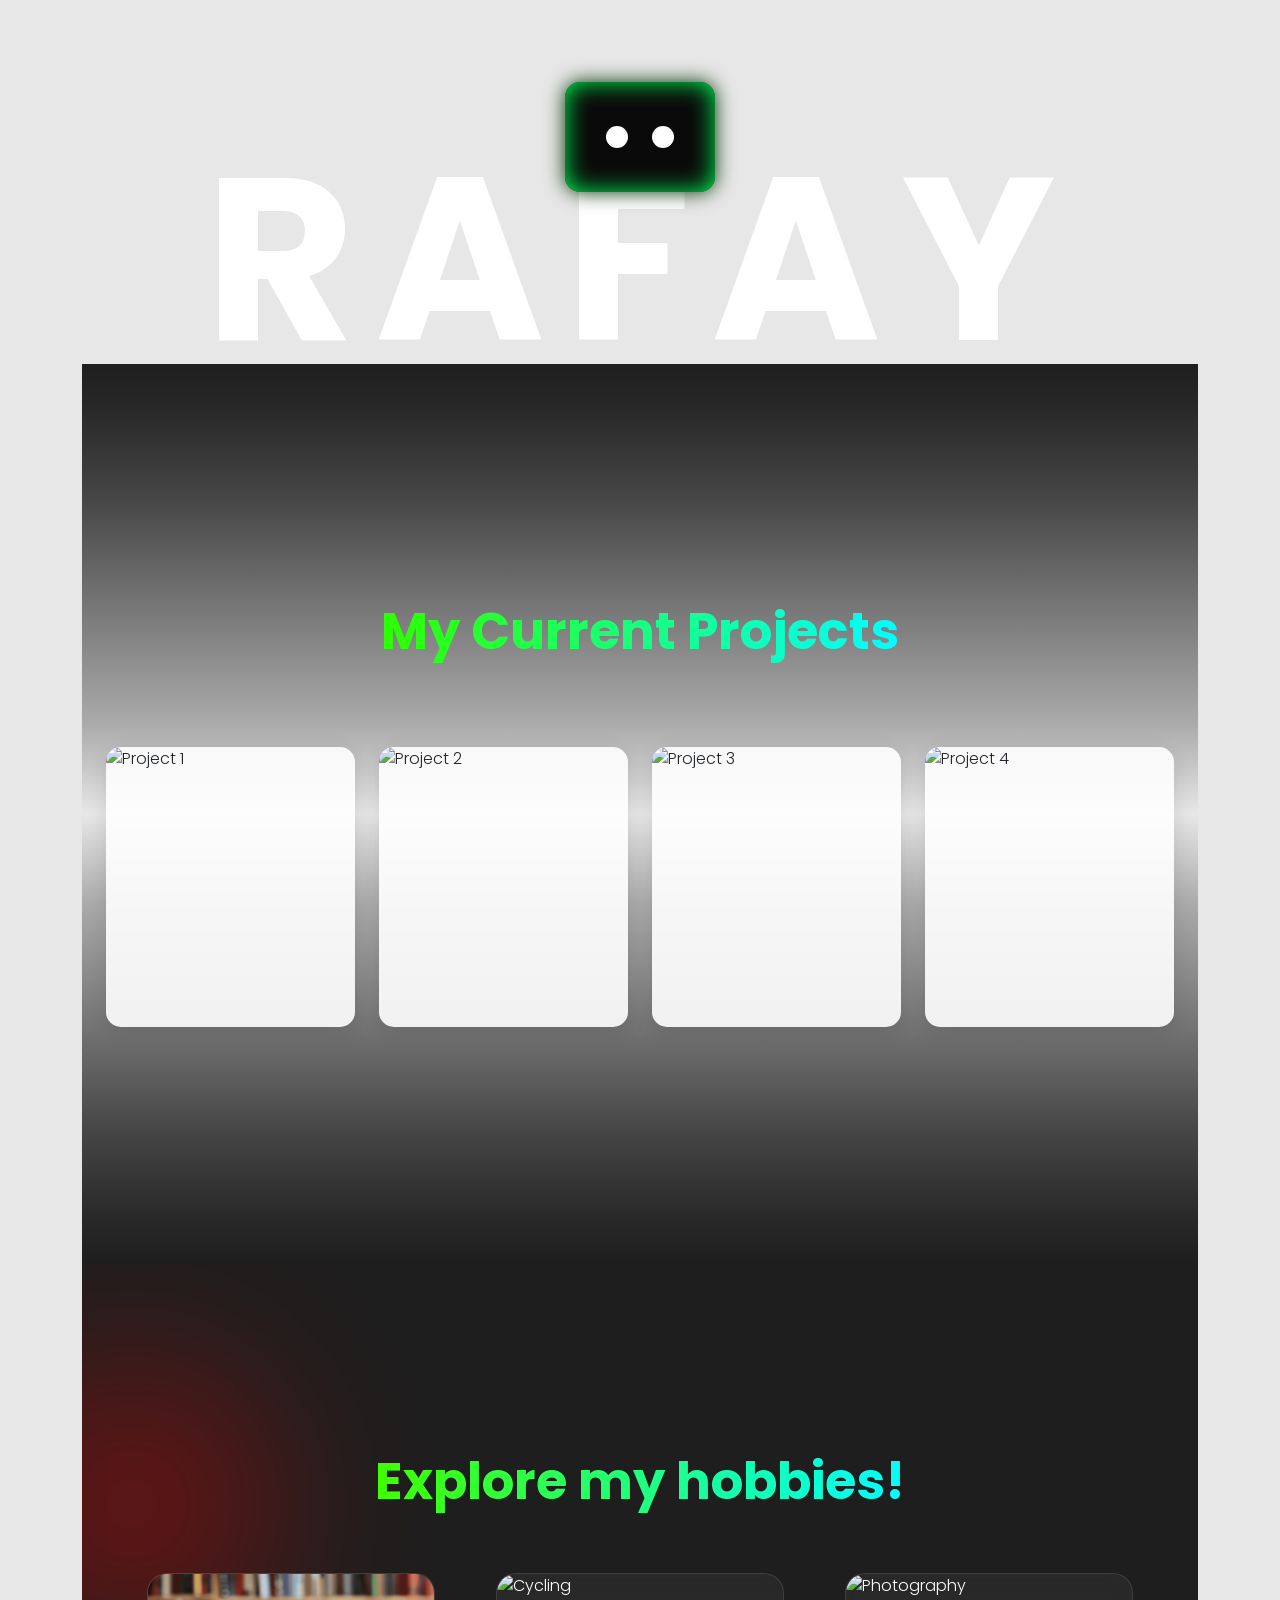
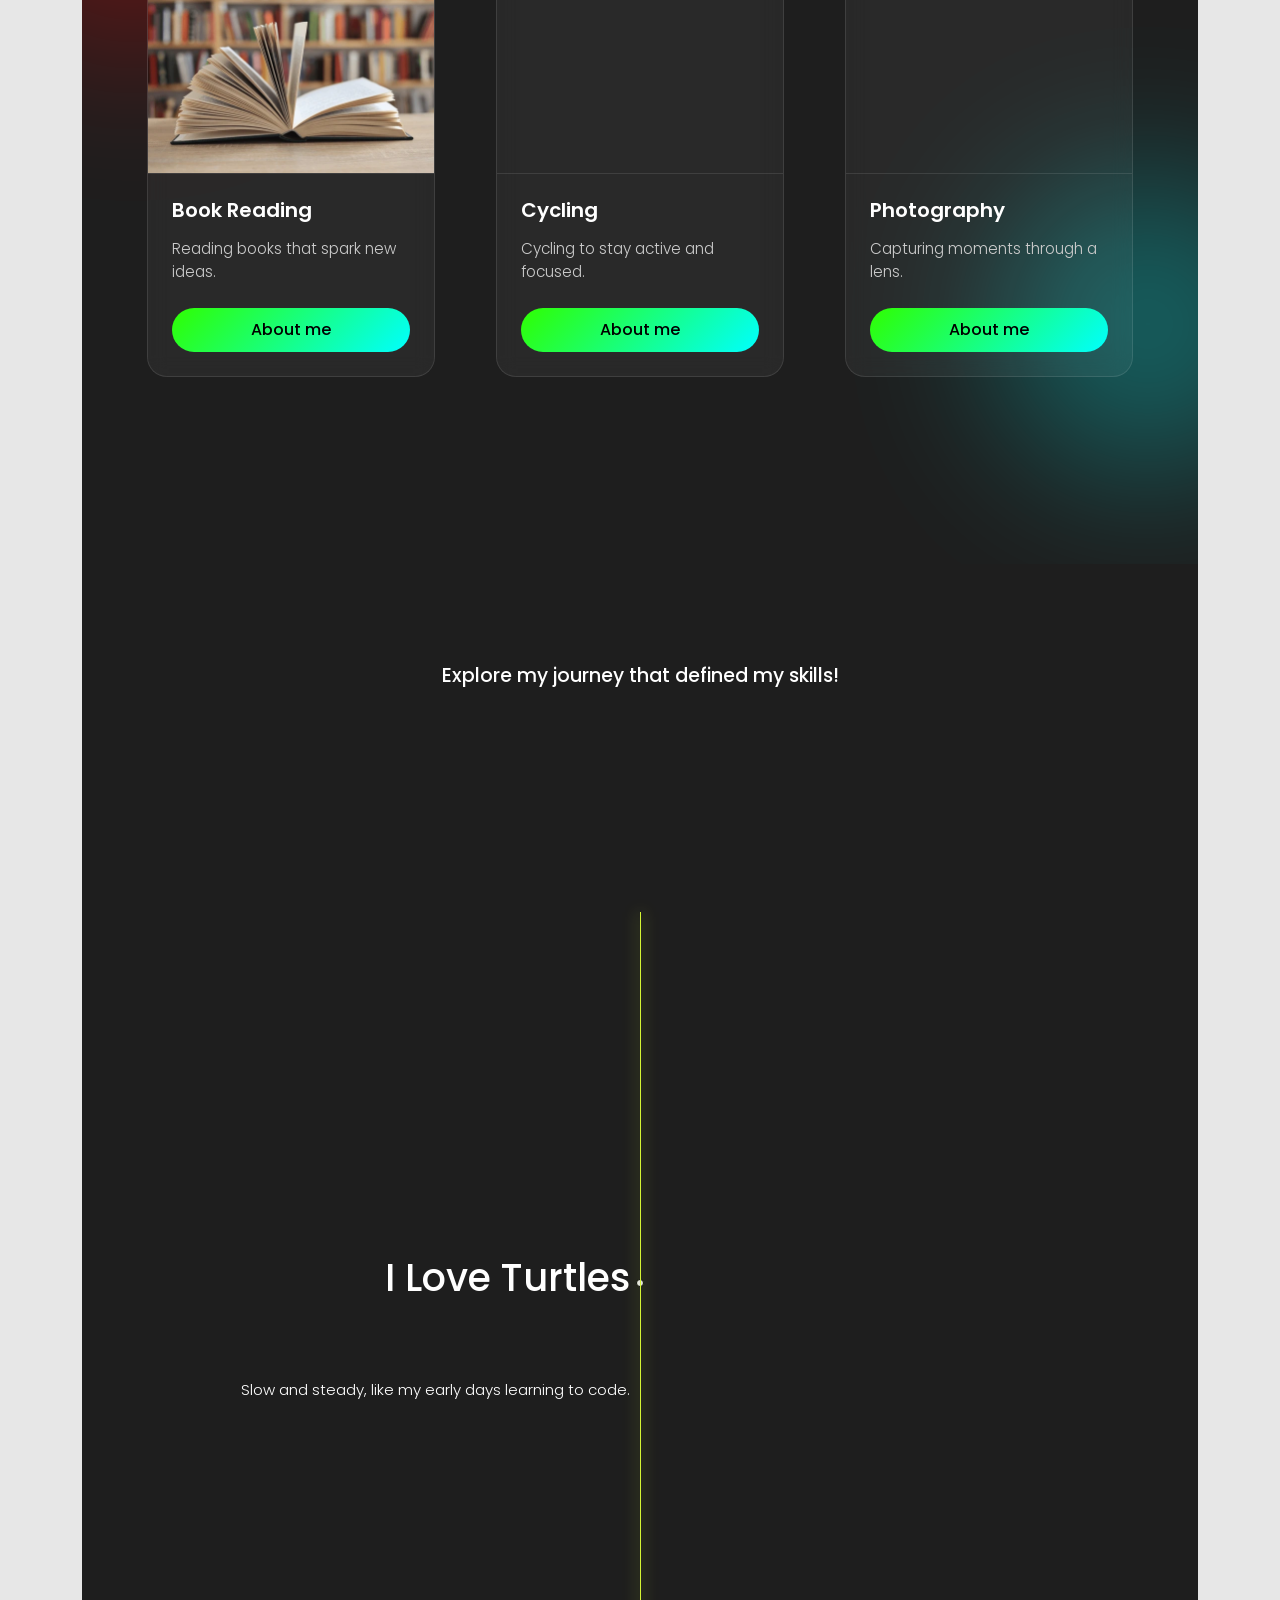
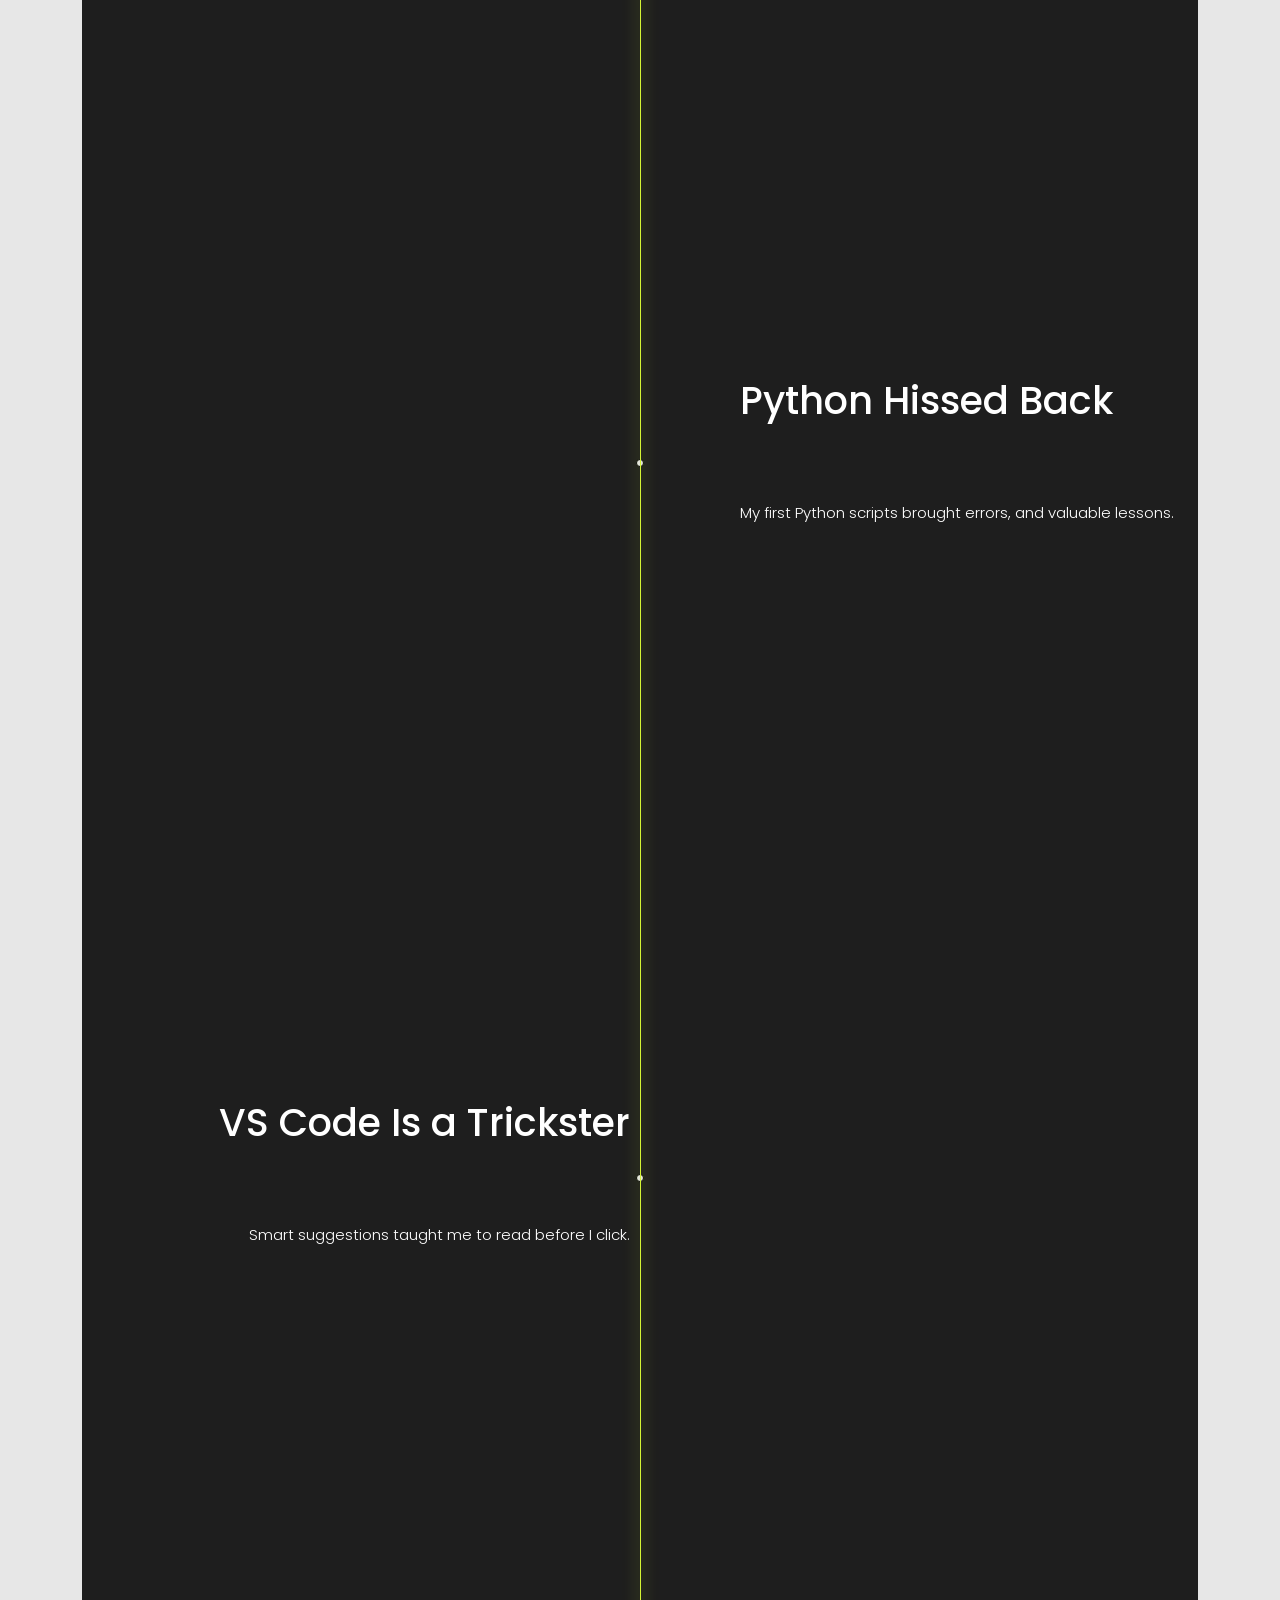
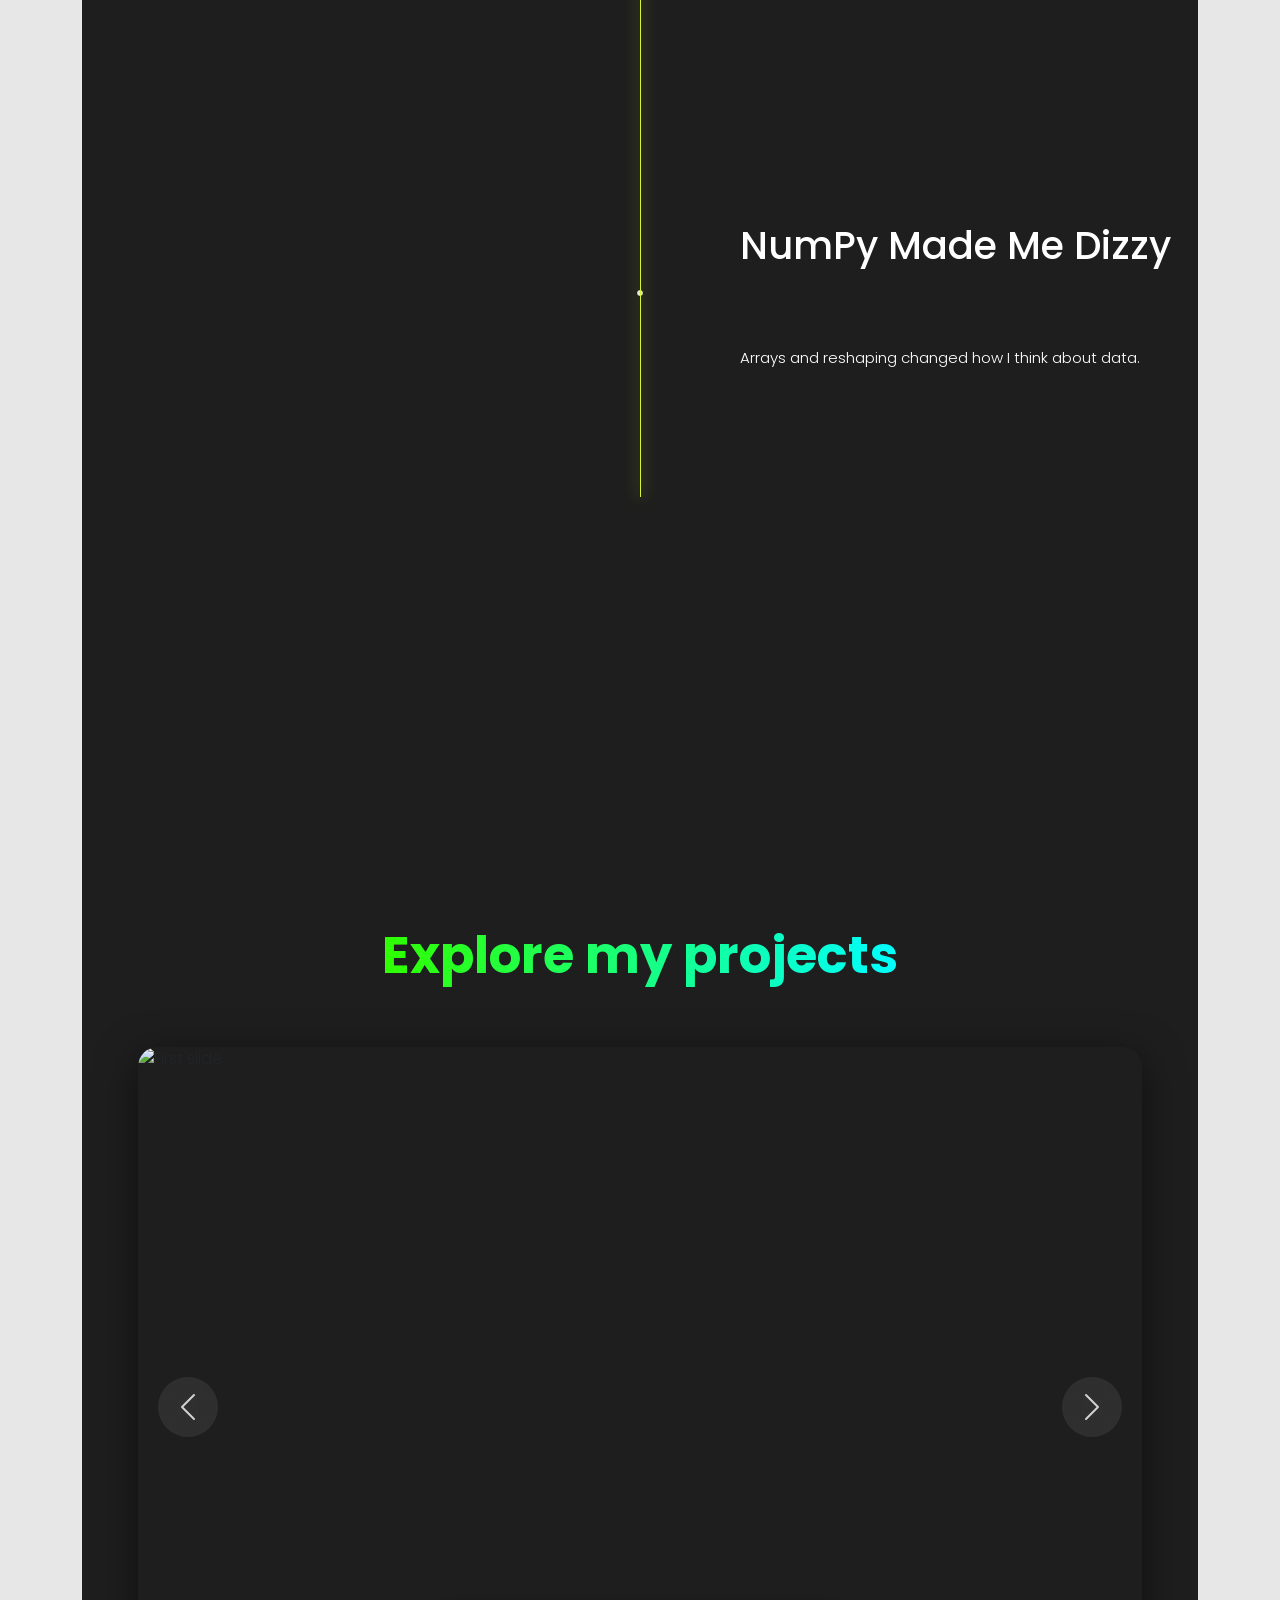
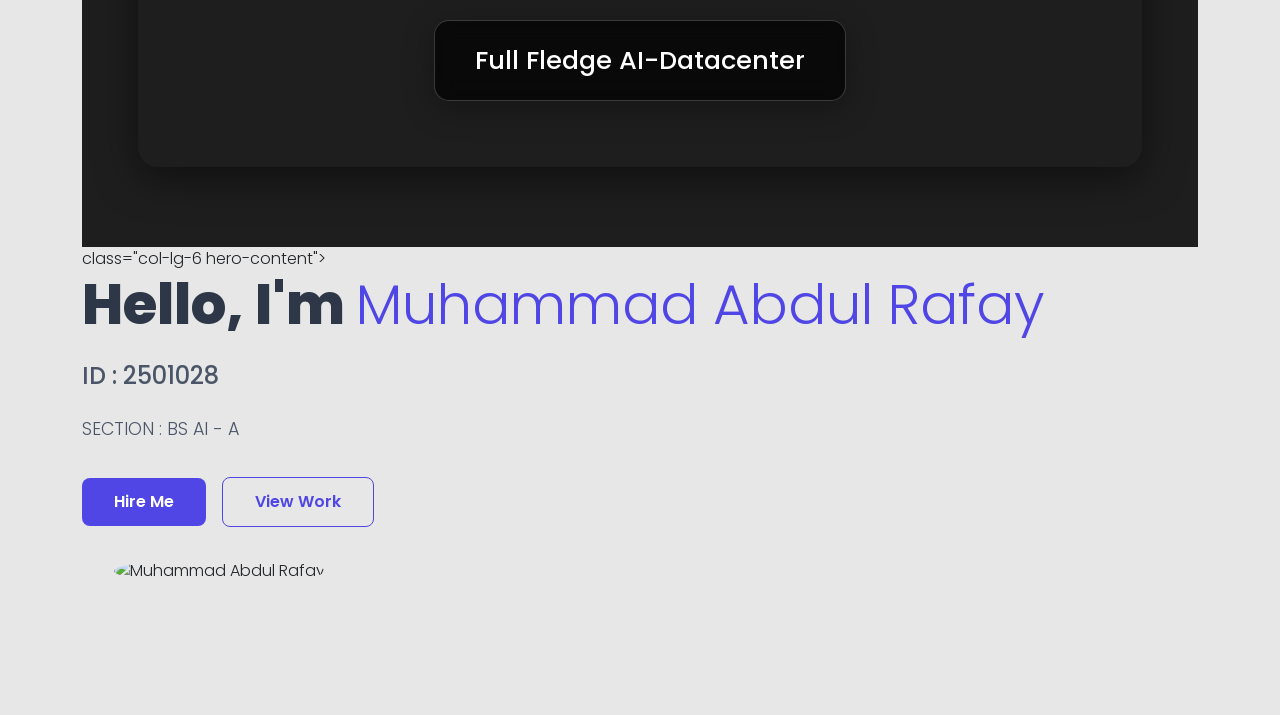
==== commit 08543805: "Remove team member sections — personal portfolio: Muhammad Abdul Rafay homepage" ====
--- a/index.html
+++ b/index.html
@@ -1,269 +1,28 @@
-<!-- Roaim khan
-     2501062
-     BS AI - A -->
+<!-- Muhammad Abdul Rafay | 2501028 | BS AI - A -->
 <!DOCTYPE html>
 <html lang="en">
-
 <head>
-    <link rel="preconnect" href="https://fonts.googleapis.com">
-    <link rel="preconnect" href="https://fonts.gstatic.com" crossorigin>
-    <link
-        href="https://fonts.googleapis.com/css2?family=Poppins:ital,wght@0,100;0,200;0,300;0,400;0,500;0,600;0,700;0,800;0,900;1,100;1,200;1,300;1,400;1,500;1,600;1,700;1,800;1,900&display=swap"
-        rel="stylesheet">
-    <meta charset="UTF-8">
-    <meta name="viewport" content="width=device-width, initial-scale=1.0">
-    <title>Portfolio website</title>
-    <script src="main.js" defer></script>
-    <link href="https://cdn.jsdelivr.net/npm/bootstrap@5.0.2/dist/css/bootstrap.min.css" rel="stylesheet"
-        integrity="sha384-EVSTQN3/azprG1Anm3QDgpJLIm9Nao0Yz1ztcQTwFspd3yD65VohhpuuCOmLASjC" crossorigin="anonymous">
-    <link rel="stylesheet" href="index.css">
-
-    <link rel="stylesheet" href="footer.css">
+<meta charset="UTF-8">
+<meta name="viewport" content="width=device-width, initial-scale=1.0">
+<title>Muhammad Abdul Rafay — Portfolio</title>
+<link rel="preconnect" href="https://fonts.googleapis.com">
+<link rel="preconnect" href="https://fonts.gstatic.com" crossorigin>
+<link href="https://fonts.googleapis.com/css2?family=Poppins:wght@300;400;500;600;700;800&display=swap" rel="stylesheet">
+<script src="main.js" defer></script>
+<link href="https://cdn.jsdelivr.net/npm/bootstrap@5.0.2/dist/css/bootstrap.min.css" rel="stylesheet">
+<link rel="stylesheet" href="index.css">
+<link rel="stylesheet" href="footer.css">
 </head>
-
 <body>
-    <!-- scroll progress Bar -->
-    <div class="scroll-progress-container">
-        <div class="scroll-progress-bar" id="scrollProgressBar"></div>
-    </div>
-    <section class="nav">
-        <nav>
-            <div class="logo"> <img src="" alt="">ROAIM</div>
-            <ul>
-                <li><a class="hover-underline" href="#">Home</a></li>
-                <li><a class="hover-underline" href="#hero">About</a></li>
-                <li><a class="hover-underline" href="#fourth">Skills</a></li>
-                <li><a class="hover-underline" href="#third">Projects</a></li>
-            </ul>
-        </nav>
-    </section>
-    <section class="first">
-        <div class="first_ornaments">
-            <div id="ornament1">
-                <div id="dot1"></div>
-                <div id="line"></div>
-                <div id="dot2"></div>
-            </div>
-            <div id="ornament2">
-                <div id=""></div>
-            </div>
-        </div>
-        <video class="video" src="./images/glassyObj.3c74f580.mp4" autoplay loop muted></video>
-        <div class="first_content">
-            <p id="main_intro">Hi! I am Roaim</p>
-            <h1 id="main_heading">AI Research and Development</h>
-        </div>
-        <div class="link_names">
-            <a href="./SUDAIS.html">SUDAIS</a>
-            <a href="./RAFFAY.html">RAFFAY</a>
-            <a href="./AHMED.html">AHMED</a>
-            <a href="./index.html">ROAIM</a>
-        </div>
-    </section>
-    <section class="hero-section" id="hero">
-        <div class="container">
-            <div class="row align-items-center">
-                <div class="col-lg-6 hero-content">
-                    <h1 class="hero-title">Hello, I'm <span class="highlight">Roaim</span></h1>
-                    <h2 class="hero-subtitle">ID : 2501062</h2>
-                    <p class="hero-description">SECTION : BS AI - A</p>
-                    <div class="hero-buttons">
-                        <a href="#contact" class="btn btn-primary me-3">Hire Me</a>
-                        <a href="#sixth_heading" class="btn btn-outline-primary">View Work</a>
-                    </div>
-                </div>
-                <div class="col-lg-6">
-                    <div class="hero-image-wrapper">
-                        <img src="./images/roaim.png"
-                            alt="Your Name - Web Developer" class="img-fluid hero-image">
-                        <div class="floating-elements">
-                            <span class="floating-element-1"></span>
-                            <span class="floating-element-2"></span>
-                            <span class="floating-element-3"></span>
-                        </div>
-                    </div>
-                </div>
-            </div>
-        </div>
-    </section>
-    <section class="fourth" id="fourth">
-        <h4 id="fourth_heading">Explore my journey that defined my skills!</h4>
-        <div class="wrappers">
-            <div class="timeline-dot" id="timeline-dot1"></div>
-            <div class="box boxA">
-                <h1 id="even_point">I Love Turtles</h1>
-                <h3></h3>
-                <p>I love turtles more than breakfast. Their slow pace seemed like a perfect metaphor for my coding
-                    skills…
-                    painfully slow.</p>
-            </div>
-            <div class="timeline-dot" id="timeline-dot2"></div>
-            <div class="box boxB">
-                <h1>Python Hissed Back</h1>
-                <h3></h3>
-                <p>I typed my first Python script. The errors popped up like turtles flipping me off.</p>
-            </div>
-            <div class="timeline-dot" id="timeline-dot3"></div>
-            <div class="box boxA">
-                <h1>VS Code Is a Trickster</h1>
-                <h3></h3>
-                <p>It suggested things I didn’t understand. I clicked them anyway. Disaster happened.</p>
-            </div>
-            <div class="timeline-dot" id="timeline-dot4"></div>
-            <div class="box boxB">
-                <h1>NumPy Made Me Dizzy</h1>
-                <h3></h3>
-                <p>Arrays started dancing. I reshaped one and accidentally opened a portal to Turtle Dimension.</p>
-            </div>
-        </div>
-    </section>
-    <section class="third" id="third">
-        <h4 id="third_heading">Explore my projects</h4>
-        <div id="carouselExampleFade" class="carousel slide carousel-fade" data-bs-ride="carousel">
-            <div class="carousel-inner">
-                <div class="carousel-item active">
-                    <img class="d-block w-100" src="./images/ai-1.jpg" alt="First slide"
-                        style="height: 80vh; object-fit: cover;">
-                    <p>Full Fledge AI-Datacenter</p>
-                </div>
-                <div class="carousel-item">
-                    <img class="d-block w-100" src="./images/ai-2.jpg" alt="Second slide"
-                        style="height: 80vh; object-fit: cover;">
-                    <p>Made a new OS. Even Bill Gates felt jealous</p>
-                </div>
-                <div class="carousel-item">
-                    <img class="d-block w-100" src="./images/ai-3.jpg" alt="Third slide"
-                        style="height: 80vh; object-fit: cover;">
-                    <p>Extensive experience at building Super computers</p>
-                </div>
-            </div>
-            <button class="carousel-control-prev" type="button" data-bs-target="#carouselExampleFade"
-                data-bs-slide="prev">
-                <span class="carousel-control-prev-icon" aria-hidden="true"></span>
-                <span class="visually-hidden">Previous</span>
-            </button>
-            <button class="carousel-control-next" type="button" data-bs-target="#carouselExampleFade"
-                data-bs-slide="next">
-                <span class="carousel-control-next-icon" aria-hidden="true"></span>
-                <span class="visually-hidden">Next</span>
-            </button>
-        </div>
-    </section>
-    <section class="sixth">
-        <h4 id="sixth_heading">My Current Projects</h4>
-        <div class="container">
-            <div class="row g-4">
-                <div class="col-lg-3 col-md-6 col-sm-6">
-                    <div class="project-card">
-                        <img src="./images/project-1.jpg" alt="Project 1">
-                    </div>
-                </div>
-                <div class="col-lg-3 col-md-6 col-sm-6">
-                    <div class="project-card">
-                        <img src="./images/project-2.jpg" alt="Project 2">
-                    </div>
-                </div>
-                <div class="col-lg-3 col-md-6 col-sm-6">
-                    <div class="project-card">
-                        <img src="./images/project-3.jpg" alt="Project 3">
-                    </div>
-                </div>
-                <div class="col-lg-3 col-md-6 col-sm-6">
-                    <div class="project-card">
-                        <img src="./images/project-4.jpg" alt="Project 4">
-                    </div>
-                </div>
-            </div>
-        </div>
-    </section>
-    <section class="fifth">
-        <h4 id="fifth_heading">Explore my hobbies!</h4>
-        <div class="cards">
-            <div class="card" style="width: 18rem;">
-                <img src="./images/book.webp" class="card-img-top" alt="...">
-                <div class="card-body">
-                    <h5 class="card-title">Book Reading</h5>
-                    <p class="card-text">Some quick example text to build on the card title and make up the bulk of the
-                        card's content.</p>
-                    <a href="#" class="btn btn-primary">Go somewhere</a>
-                </div>
-            </div>
-            <div class="card" style="width: 18rem;">
-                <img src="./images/cycling.jpeg" class="card-img-top" alt="...">
-                <div class="card-body">
-                    <h5 class="card-title">Cycling</h5>
-                    <p class="card-text">Some quick example text to build on the card title and make up the bulk of the
-                        card's content.</p>
-                    <a href="#" class="btn btn-primary">Go somewhere</a>
-                </div>
-            </div>
-            <div class="card" style="width: 18rem;">
-                <img src="./images/photography.jpeg" class="card-img-top" alt="...">
-                <div class="card-body">
-                    <h5 class="card-title">Photography</h5>
-                    <p class="card-text">Some quick example text to build on the card title and make up the bulk of the
-                        card's content.</p>
-                    <a href="#" class="btn btn-primary">Go somewhere</a>
-                </div>
-            </div>
-        </div>
-    </section>
-    <footer>
-        <nav>
-            <div>
-                <a href="#">Home</a>
-                <a href="#">Work</a>
-                <a href="#">About</a>
-                <a href="./form.html">Contact</a>
-            </div>
-
-            <div>
-                <span class="contact-box">+92 300 1234567</span>
-                <span class="contact-box">roaim@gmail.com</span>
-            </div>
-        </nav>
-
-        <div class="center">
-            <div id="rafay">ROAIM</div>
-        </div>
-
-        <!-- Floating Robot -->
-        <div class="robot" id="robot">
-            <div class="robot-head">
-                <div class="eye" id="eye1"></div>
-                <div class="eye" id="eye2"></div>
-            </div>
-        </div>
-    </footer>
-
+<div class="scroll-progress-container"><div class="scroll-progress-bar" id="scrollProgressBar"></div></div>
+<section class="nav"><nav><div class="logo">MUHAMMAD ABDUL RAFAY</div><ul><li><a class="hover-underline" href="#">Home</a></li><li><a class="hover-underline" href="#hero">About</a></li><li><a class="hover-underline" href="#fourth">Skills</a></li><li><a class="hover-underline" href="#third">Projects</a></li></ul></nav></section>
+<section class="first"><div class="first_ornaments"><div id="ornament1"><div id="dot1"></div><div id="line"></div><div id="dot2"></div></div></div><video class="video" src="./images/glassyObj.3c74f580.mp4" autoplay loop muted></video><div class="first_content"><p id="main_intro">Hi! I am Muhammad Abdul Rafay</p><h1 id="main_heading">Full Stack AI Engineer!</h1></div></section>
+<section class="hero-section" id="hero"><div class="container"><div class="row align-items-center"><div <footer id="contact"><nav><div><a href="#">Home</a><a href="#third">Work</a><a href="#hero">About</a><a href="./form.html">Contact</a></div><div><span class="contact-box">+92 300 1234567</span><span class="contact-box">raffay@gmail.com</span></div></nav><div class="center"><div id="rafay">MUHAMMAD ABDUL RAFAY</div></div><div class="robot" id="robot"><div class="robot-head"><div class="eye" id="eye1"></div><div class="eye" id="eye2"></div></div></div></footer>
+<script src="https://cdn.jsdelivr.net/npm/bootstrap@5.0.2/dist/js/bootstrap.bundle.min.js"></script>
+<script>const robot=document.getElementById('robot');const eye1=document.getElementById('eye1');const eye2=document.getElementById('eye2');document.addEventListener('mousemove',function(e){const x=e.clientX;const y=e.clientY;const rx=-(y-window.innerHeight/2)*0.03;const ry=(x-window.innerWidth/2)*0.03;robot.style.transform='translateX(-50%) rotateX('+rx+'deg) rotateY('+ry+'deg)';const mx=(x/window.innerWidth-0.5)*25;const my=(y/window.innerHeight-0.5)*25;eye1.style.transform='translate('+mx+'px,'+my+'px)';eye2.style.transform='translate('+mx+'px,'+my+'px)';});</script>
 </body>
-<script src="https://cdn.jsdelivr.net/npm/bootstrap@5.0.2/dist/js/bootstrap.bundle.min.js"
-    integrity="sha384-MrcW6ZMFYlzcLA8Nl+NtUVF0sA7MsXsP1UyJoMp4YLEuNSfAP+JcXn/tWtIaxVXM"
-    crossorigin="anonymous"></script>
-<script>
-    const robot = document.getElementById("robot");
-    const eye1 = document.getElementById("eye1");
-    const eye2 = document.getElementById("eye2");
-
-    document.addEventListener("mousemove", (event) => {
-        const x = event.clientX;
-        const y = event.clientY;
-
-        const centerX = window.innerWidth / 2;
-        const centerY = window.innerHeight / 2;
-
-        const rotateY = (x - centerX) * 0.03;
-        const rotateX = -(y - centerY) * 0.03;
-
-        robot.style.transform = `translateX(-50%) rotateX(${rotateX}deg) rotateY(${rotateY}deg)`;
-
-        const eyeMoveX = (x / window.innerWidth - 0.5) * 25;
-        const eyeMoveY = (y / window.innerHeight - 0.5) * 25;
-
-        eye1.style.transform = `translate(${eyeMoveX}px, ${eyeMoveY}px)`;
-        eye2.style.transform = `translate(${eyeMoveX}px, ${eyeMoveY}px)`;
-    });
-</script>
-
-
-</html>+</html><section class="sixth"><h4 id="sixth_heading">My Current Projects</h4><div class="container"><div class="row g-4"><div class="col-lg-3 col-md-6 col-sm-6"><div class="project-card"><img src="./images/project-1.jpg" alt="Project 1"></div></div><div class="col-lg-3 col-md-6 col-sm-6"><div class="project-card"><img src="./images/project-2.jpg" alt="Project 2"></div></div><div class="col-lg-3 col-md-6 col-sm-6"><div class="project-card"><img src="./images/project-3.jpg" alt="Project 3"></div></div><div class="col-lg-3 col-md-6 col-sm-6"><div class="project-card"><img src="./images/project-4.jpg" alt="Project 4"></div></div></div></div></section>
+<section class="fifth"><h4 id="fifth_heading">Explore my hobbies!</h4><div class="cards"><div class="card" style="width: 18rem;"><img src="./book.webp" class="card-img-top" alt="Book Reading"><div class="card-body"><h5 class="card-title">Book Reading</h5><p class="card-text">Reading books that spark new ideas.</p><a href="#hero" class="btn btn-primary">About me</a></div></div><div class="card" style="width: 18rem;"><img src="./images/cycling.jpeg" class="card-img-top" alt="Cycling"><div class="card-body"><h5 class="card-title">Cycling</h5><p class="card-text">Cycling to stay active and focused.</p><a href="#hero" class="btn btn-primary">About me</a></div></div><div class="card" style="width: 18rem;"><img src="./images/photography.jpeg" class="card-img-top" alt="Photography"><div class="card-body"><h5 class="card-title">Photography</h5><p class="card-text">Capturing moments through a lens.</p><a href="#hero" class="btn btn-primary">About me</a></div></div></div></section>
+<section class="fourth" id="fourth"><h4 id="fourth_heading">Explore my journey that defined my skills!</h4><div class="wrappers"><div class="timeline-dot" id="timeline-dot1"></div><div class="box boxA"><h1 id="even_point">I Love Turtles</h1><p>Slow and steady, like my early days learning to code.</p></div><div class="timeline-dot" id="timeline-dot2"></div><div class="box boxB"><h1>Python Hissed Back</h1><p>My first Python scripts brought errors, and valuable lessons.</p></div><div class="timeline-dot" id="timeline-dot3"></div><div class="box boxA"><h1>VS Code Is a Trickster</h1><p>Smart suggestions taught me to read before I click.</p></div><div class="timeline-dot" id="timeline-dot4"></div><div class="box boxB"><h1>NumPy Made Me Dizzy</h1><p>Arrays and reshaping changed how I think about data.</p></div></div></section>
+<section class="third" id="third"><h4 id="third_heading">Explore my projects</h4><div id="carouselExampleFade" class="carousel slide carousel-fade" data-bs-ride="carousel"><div class="carousel-inner"><div class="carousel-item active"><img class="d-block w-100" src="./images/ai-1.jpg" alt="First slide" style="height: 80vh; object-fit: cover;"><p>Full Fledge AI-Datacenter</p></div><div class="carousel-item"><img class="d-block w-100" src="./images/ai-2.jpg" alt="Second slide" style="height: 80vh; object-fit: cover;"><p>Made a new OS</p></div><div class="carousel-item"><img class="d-block w-100" src="./images/ai-3.jpg" alt="Third slide" style="height: 80vh; object-fit: cover;"><p>Building Super computers</p></div></div><button class="carousel-control-prev" type="button" data-bs-target="#carouselExampleFade" data-bs-slide="prev"><span class="carousel-control-prev-icon" aria-hidden="true"></span><span class="visually-hidden">Previous</span></button><button class="carousel-control-next" type="button" data-bs-target="#carouselExampleFade" data-bs-slide="next"><span class="carousel-control-next-icon" aria-hidden="true"></span><span class="visually-hidden">Next</span></button></div></section>
+class="col-lg-6 hero-content"><h1 class="hero-title">Hello, I'm <span class="highlight">Muhammad Abdul Rafay</span></h1><h2 class="hero-subtitle">ID : 2501028</h2><p class="hero-description">SECTION : BS AI - A</p><div class="hero-buttons"><a href="./form.html" class="btn btn-primary me-3">Hire Me</a><a href="#sixth_heading" class="btn btn-outline-primary">View Work</a></div></div><div class="col-lg-6"><div class="hero-image-wrapper"><img src="./images/raffay.jpeg" alt="Muhammad Abdul Rafay" class="img-fluid hero-image"></div></div></div></div></section>
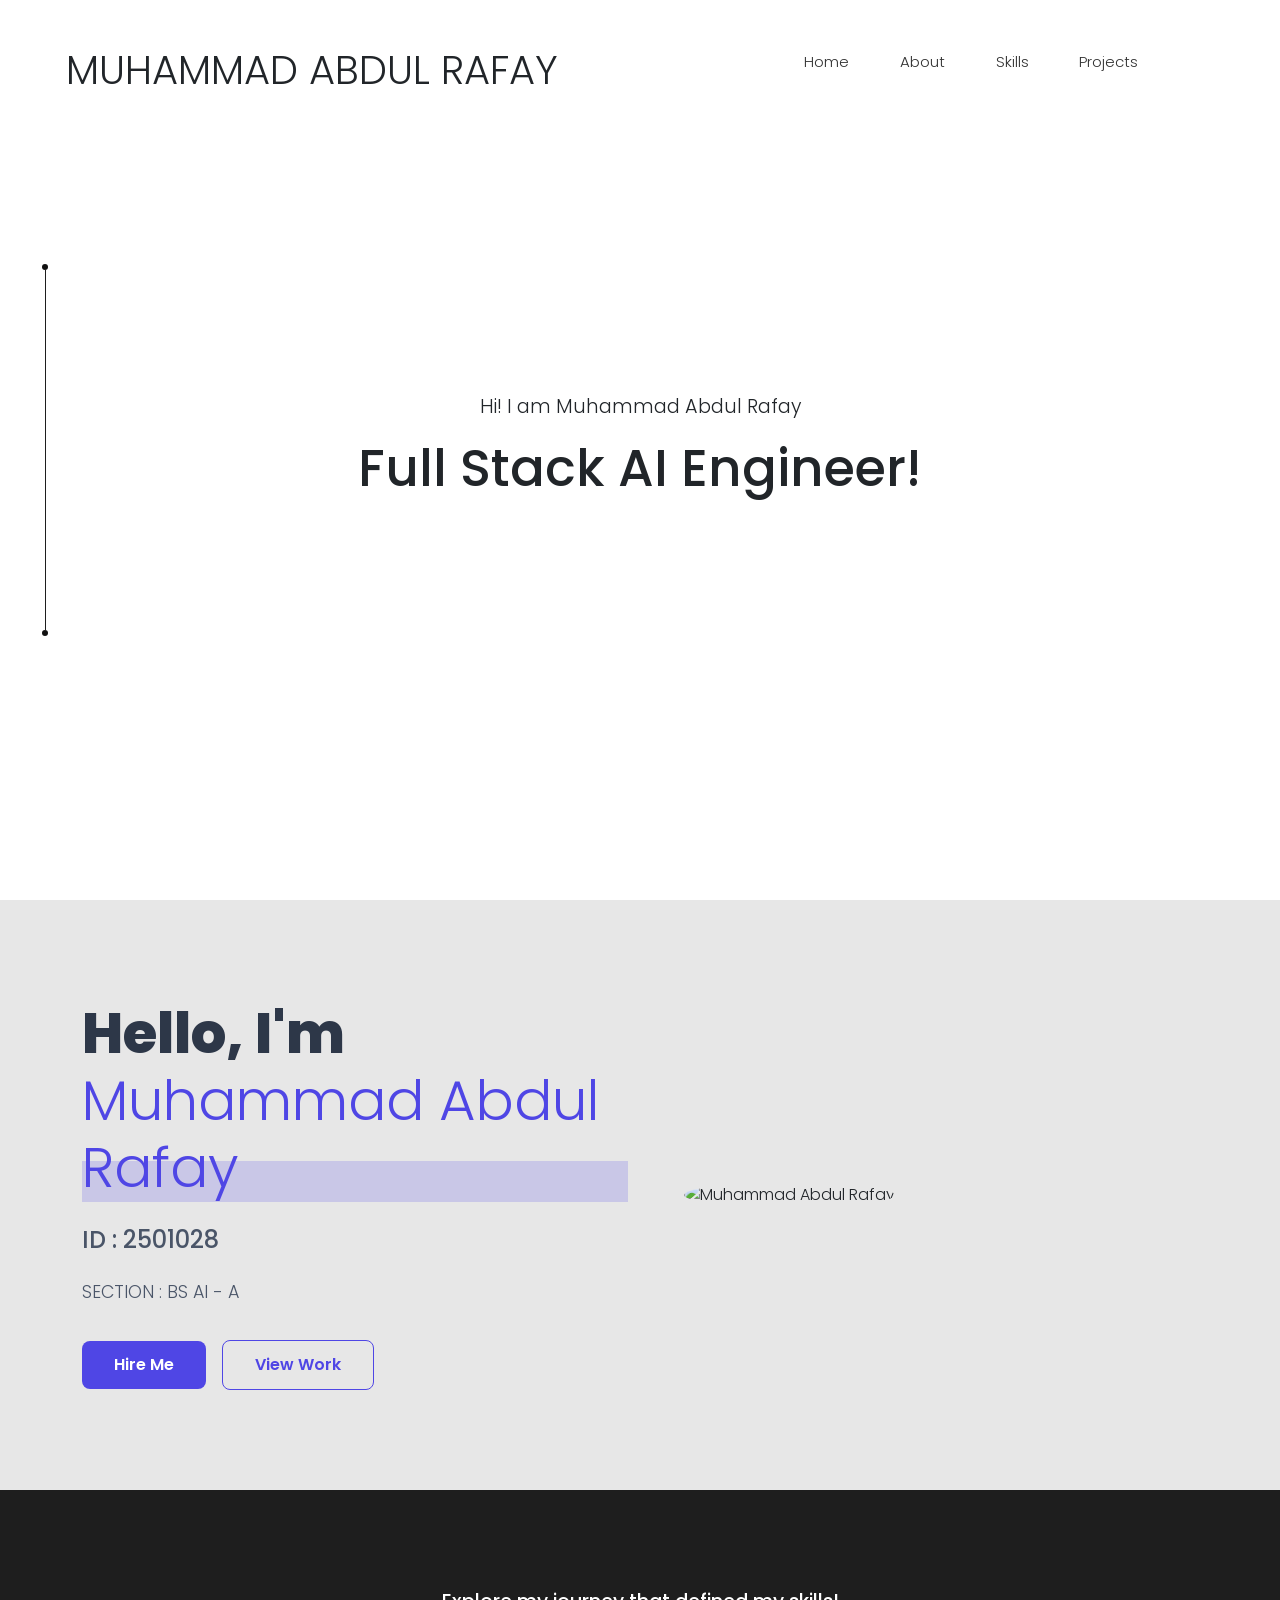
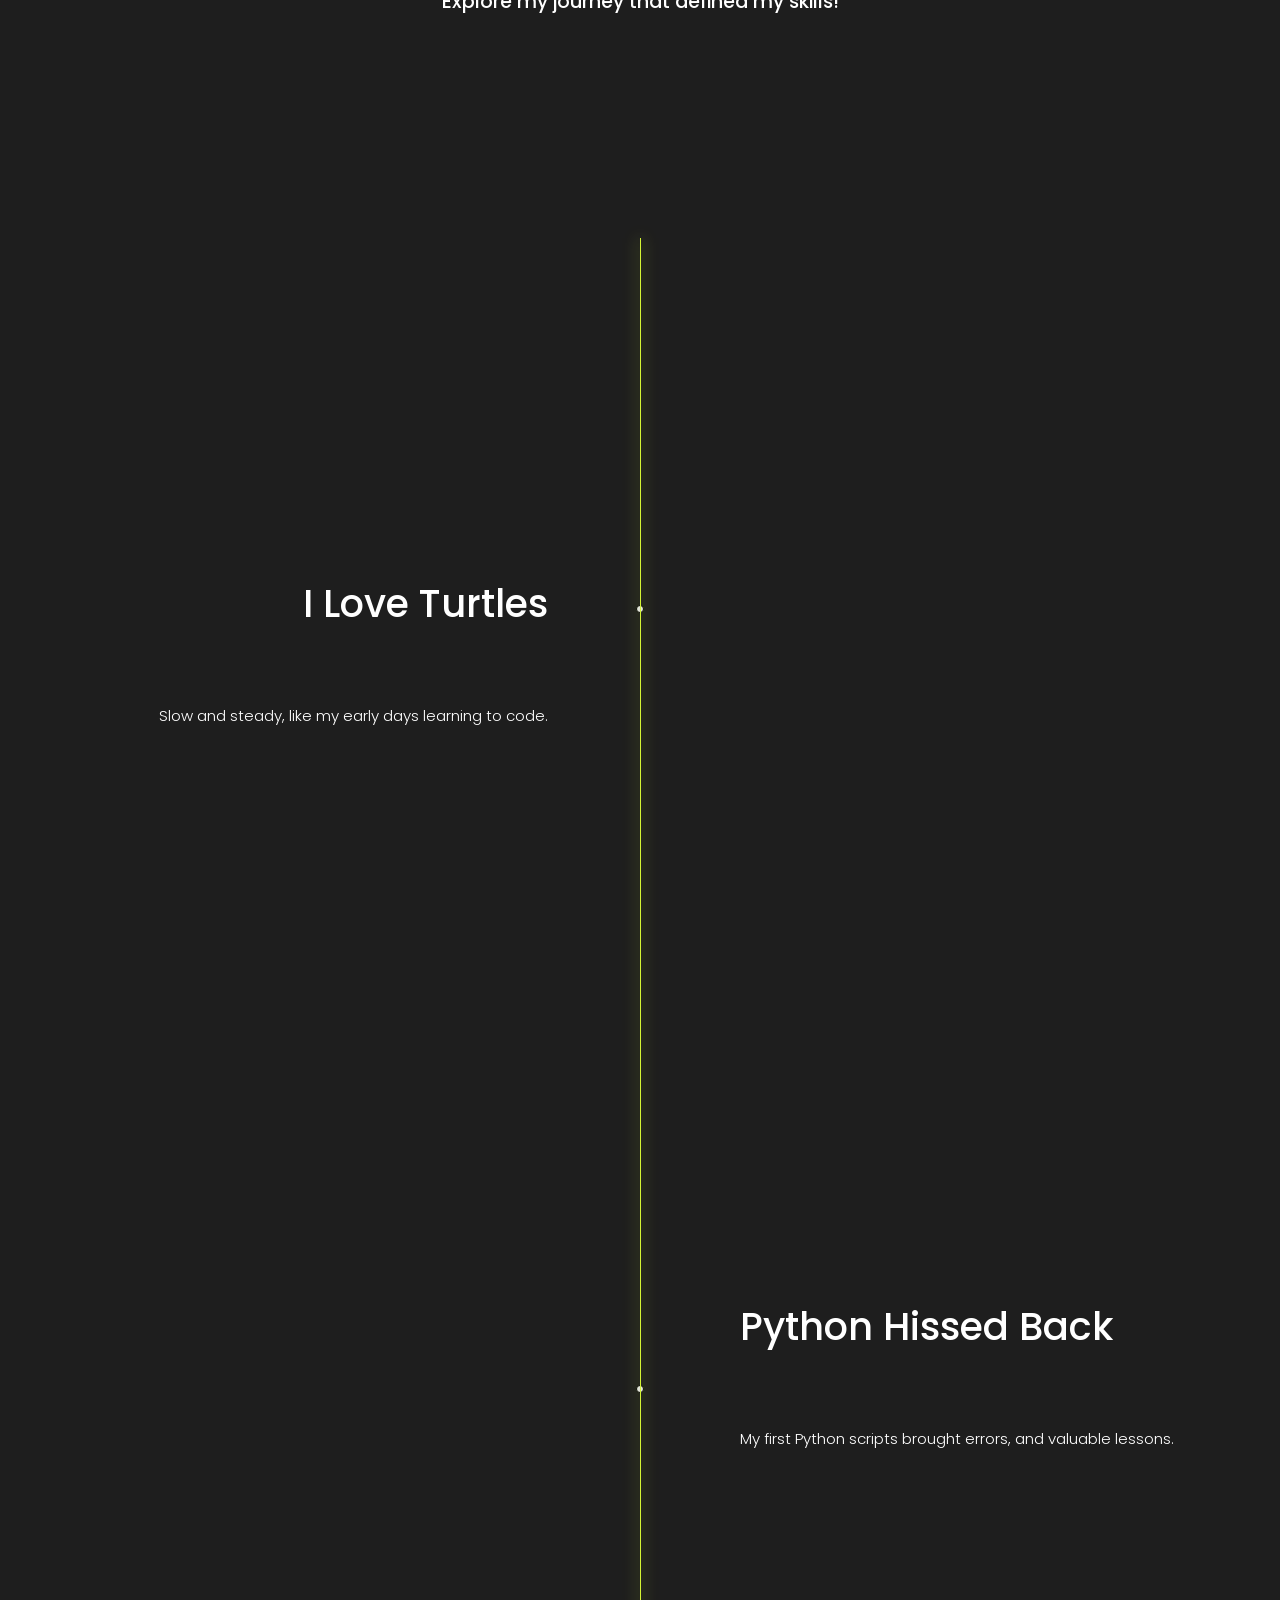
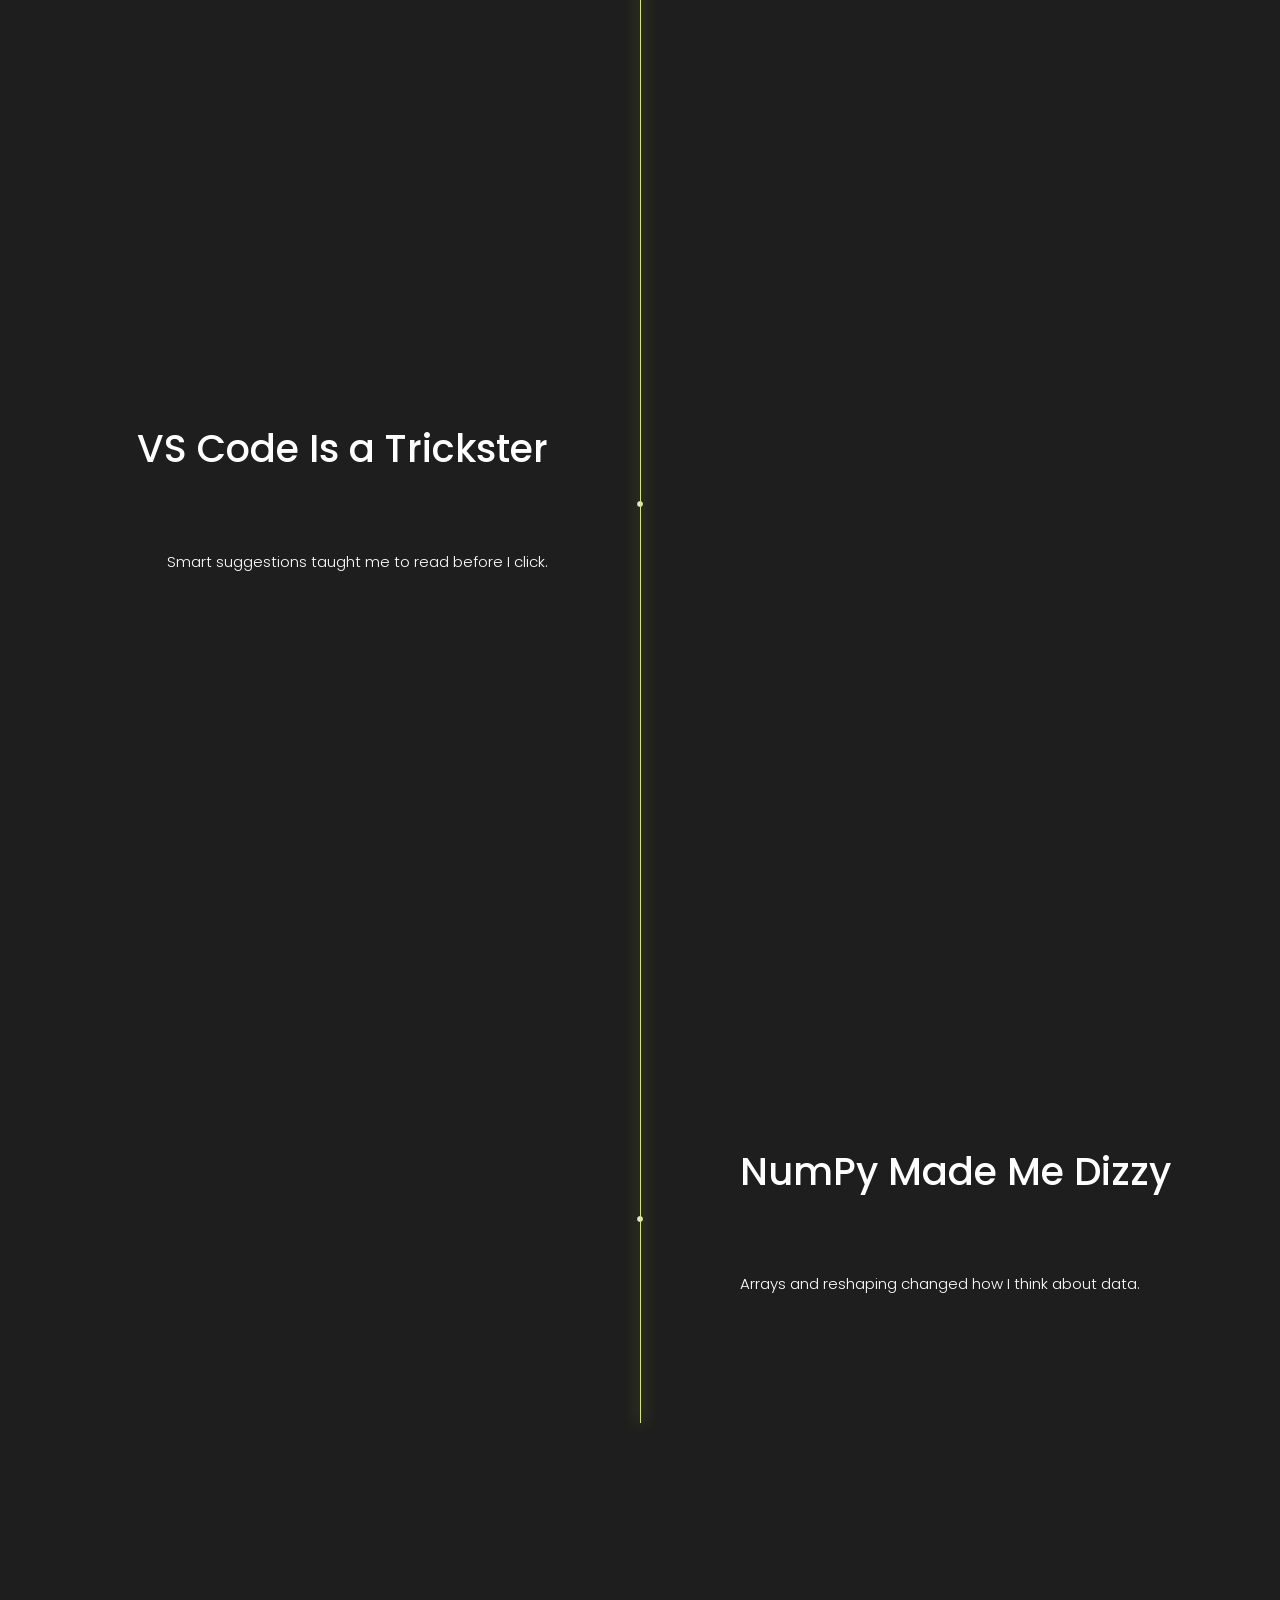
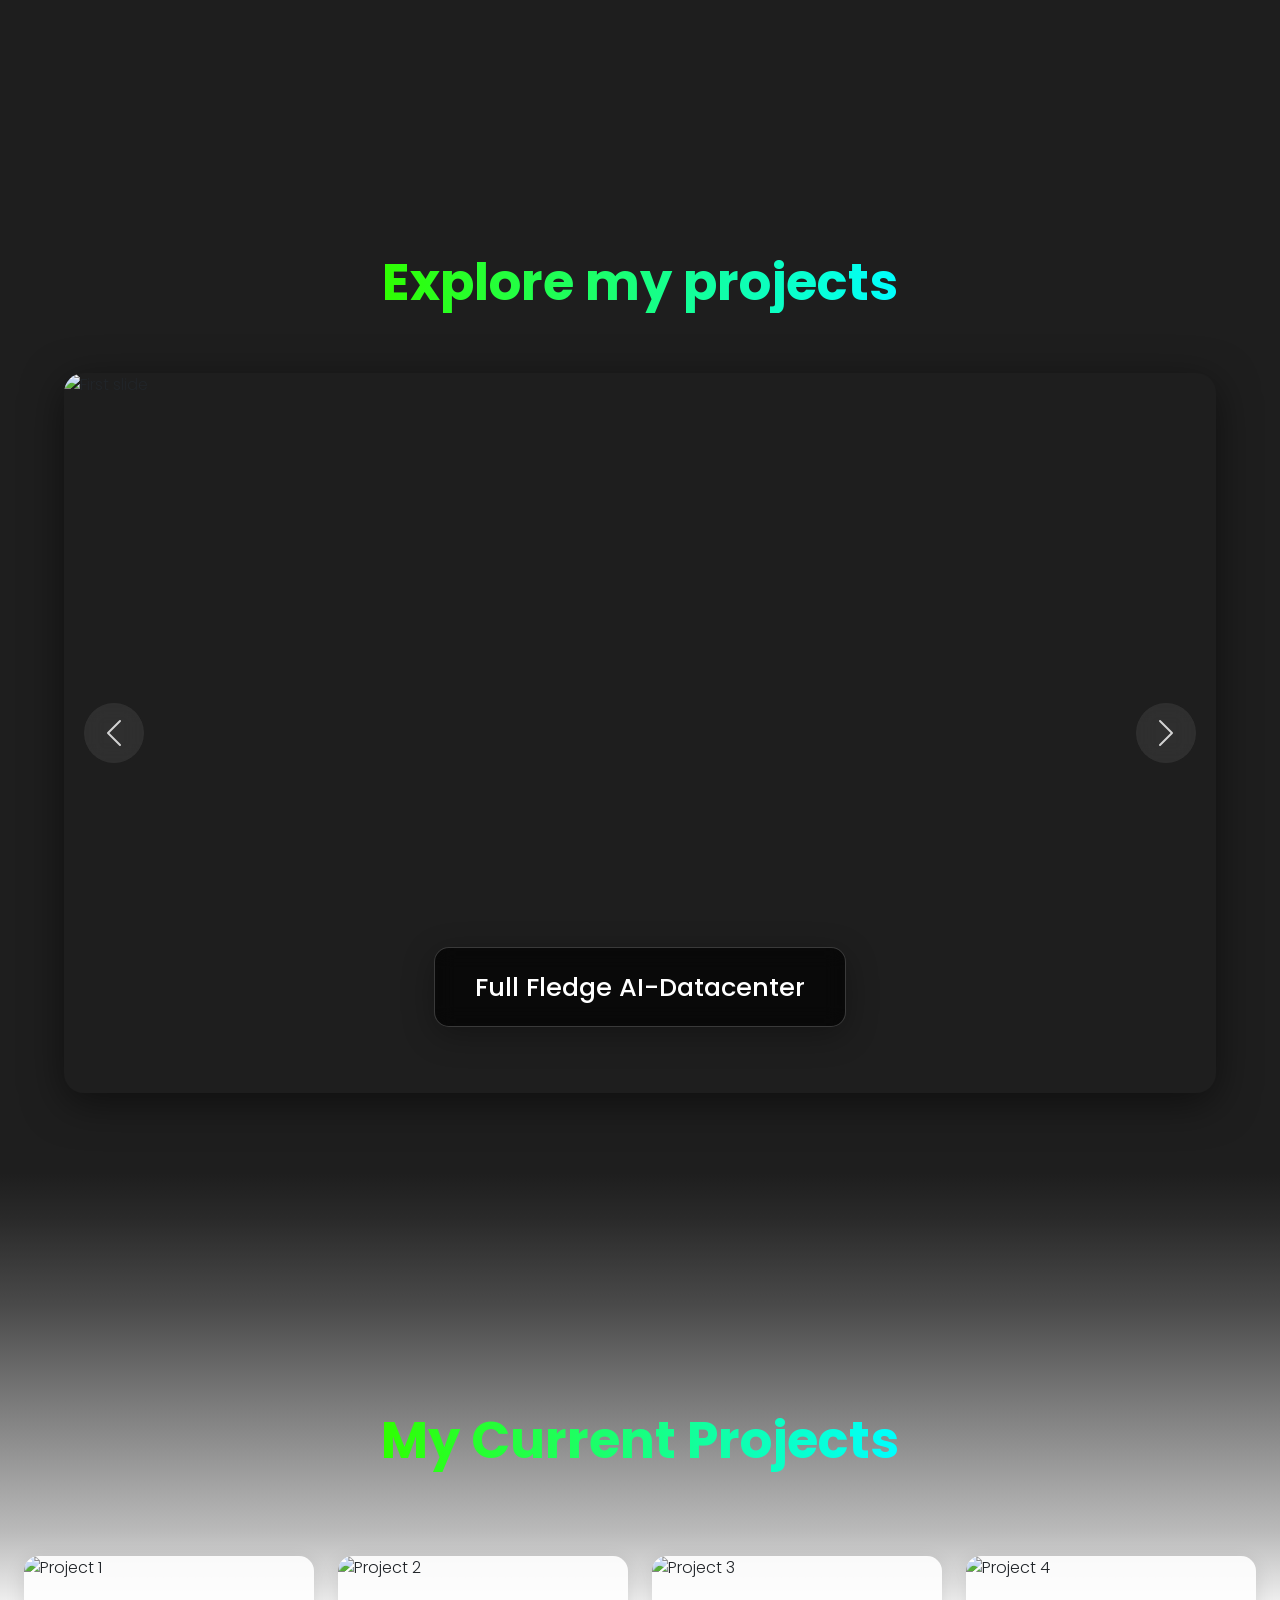
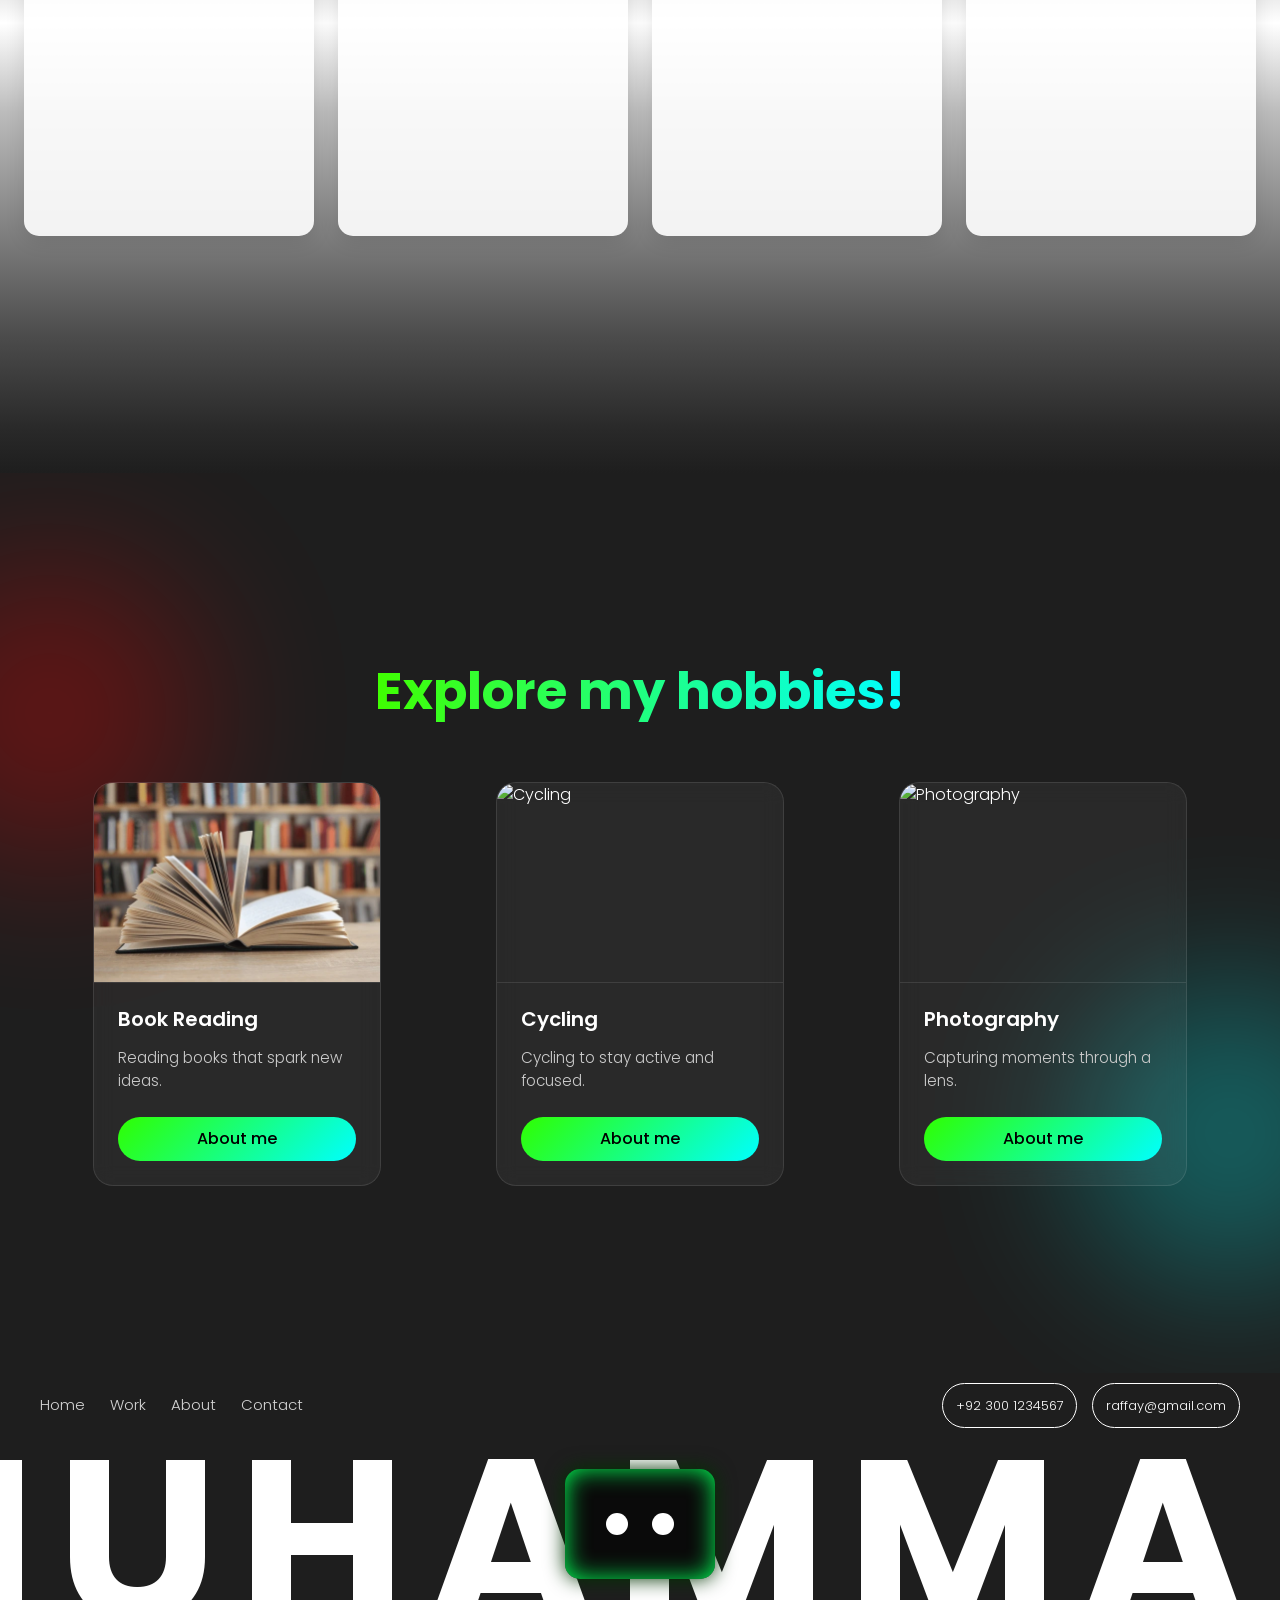
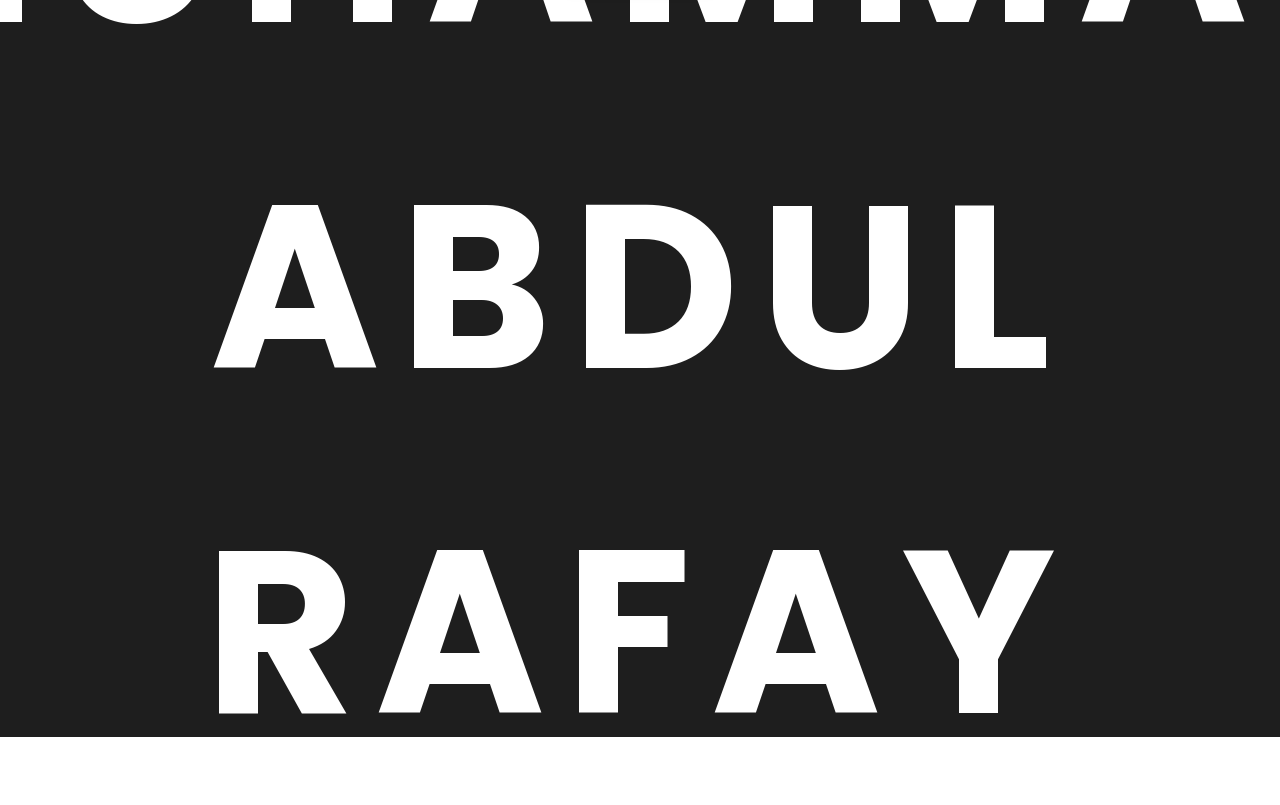
==== commit d83c75a2: "Remove team member sections — personal portfolio: Muhammad Abdul Rafay homepage" ====
--- a/index.html
+++ b/index.html
@@ -17,12 +17,13 @@
 <div class="scroll-progress-container"><div class="scroll-progress-bar" id="scrollProgressBar"></div></div>
 <section class="nav"><nav><div class="logo">MUHAMMAD ABDUL RAFAY</div><ul><li><a class="hover-underline" href="#">Home</a></li><li><a class="hover-underline" href="#hero">About</a></li><li><a class="hover-underline" href="#fourth">Skills</a></li><li><a class="hover-underline" href="#third">Projects</a></li></ul></nav></section>
 <section class="first"><div class="first_ornaments"><div id="ornament1"><div id="dot1"></div><div id="line"></div><div id="dot2"></div></div></div><video class="video" src="./images/glassyObj.3c74f580.mp4" autoplay loop muted></video><div class="first_content"><p id="main_intro">Hi! I am Muhammad Abdul Rafay</p><h1 id="main_heading">Full Stack AI Engineer!</h1></div></section>
-<section class="hero-section" id="hero"><div class="container"><div class="row align-items-center"><div <footer id="contact"><nav><div><a href="#">Home</a><a href="#third">Work</a><a href="#hero">About</a><a href="./form.html">Contact</a></div><div><span class="contact-box">+92 300 1234567</span><span class="contact-box">raffay@gmail.com</span></div></nav><div class="center"><div id="rafay">MUHAMMAD ABDUL RAFAY</div></div><div class="robot" id="robot"><div class="robot-head"><div class="eye" id="eye1"></div><div class="eye" id="eye2"></div></div></div></footer>
+<section class="hero-section" id="hero"><div class="container"><div class="row align-items-center"><div class="col-lg-6 hero-content"><h1 class="hero-title">Hello, I'm <span class="highlight">Muhammad Abdul Rafay</span></h1><h2 class="hero-subtitle">ID : 2501028</h2><p class="hero-description">SECTION : BS AI - A</p><div class="hero-buttons"><a href="./form.html" class="btn btn-primary me-3">Hire Me</a><a href="#sixth_heading" class="btn btn-outline-primary">View Work</a></div></div><div class="col-lg-6"><div class="hero-image-wrapper"><img src="./images/raffay.jpeg" alt="Muhammad Abdul Rafay" class="img-fluid hero-image"></div></div></div></div></section>
+<section class="fourth" id="fourth"><h4 id="fourth_heading">Explore my journey that defined my skills!</h4><div class="wrappers"><div class="timeline-dot" id="timeline-dot1"></div><div class="box boxA"><h1 id="even_point">I Love Turtles</h1><p>Slow and steady, like my early days learning to code.</p></div><div class="timeline-dot" id="timeline-dot2"></div><div class="box boxB"><h1>Python Hissed Back</h1><p>My first Python scripts brought errors, and valuable lessons.</p></div><div class="timeline-dot" id="timeline-dot3"></div><div class="box boxA"><h1>VS Code Is a Trickster</h1><p>Smart suggestions taught me to read before I click.</p></div><div class="timeline-dot" id="timeline-dot4"></div><div class="box boxB"><h1>NumPy Made Me Dizzy</h1><p>Arrays and reshaping changed how I think about data.</p></div></div></section>
+<section class="third" id="third"><h4 id="third_heading">Explore my projects</h4><div id="carouselExampleFade" class="carousel slide carousel-fade" data-bs-ride="carousel"><div class="carousel-inner"><div class="carousel-item active"><img class="d-block w-100" src="./images/ai-1.jpg" alt="First slide" style="height:80vh;object-fit:cover;"><p>Full Fledge AI-Datacenter</p></div><div class="carousel-item"><img class="d-block w-100" src="./images/ai-2.jpg" alt="Second slide" style="height:80vh;object-fit:cover;"><p>Made a new OS</p></div><div class="carousel-item"><img class="d-block w-100" src="./images/ai-3.jpg" alt="Third slide" style="height:80vh;object-fit:cover;"><p>Building Super computers</p></div></div><button class="carousel-control-prev" type="button" data-bs-target="#carouselExampleFade" data-bs-slide="prev"><span class="carousel-control-prev-icon" aria-hidden="true"></span><span class="visually-hidden">Previous</span></button><button class="carousel-control-next" type="button" data-bs-target="#carouselExampleFade" data-bs-slide="next"><span class="carousel-control-next-icon" aria-hidden="true"></span><span class="visually-hidden">Next</span></button></div></section>
+<section class="sixth"><h4 id="sixth_heading">My Current Projects</h4><div class="container"><div class="row g-4"><div class="col-lg-3 col-md-6 col-sm-6"><div class="project-card"><img src="./images/project-1.jpg" alt="Project 1"></div></div><div class="col-lg-3 col-md-6 col-sm-6"><div class="project-card"><img src="./images/project-2.jpg" alt="Project 2"></div></div><div class="col-lg-3 col-md-6 col-sm-6"><div class="project-card"><img src="./images/project-3.jpg" alt="Project 3"></div></div><div class="col-lg-3 col-md-6 col-sm-6"><div class="project-card"><img src="./images/project-4.jpg" alt="Project 4"></div></div></div></div></section>
+<section class="fifth"><h4 id="fifth_heading">Explore my hobbies!</h4><div class="cards"><div class="card" style="width:18rem;"><img src="./book.webp" class="card-img-top" alt="Book Reading"><div class="card-body"><h5 class="card-title">Book Reading</h5><p class="card-text">Reading books that spark new ideas.</p><a href="#hero" class="btn btn-primary">About me</a></div></div><div class="card" style="width:18rem;"><img src="./images/cycling.jpeg" class="card-img-top" alt="Cycling"><div class="card-body"><h5 class="card-title">Cycling</h5><p class="card-text">Cycling to stay active and focused.</p><a href="#hero" class="btn btn-primary">About me</a></div></div><div class="card" style="width:18rem;"><img src="./images/photography.jpeg" class="card-img-top" alt="Photography"><div class="card-body"><h5 class="card-title">Photography</h5><p class="card-text">Capturing moments through a lens.</p><a href="#hero" class="btn btn-primary">About me</a></div></div></div></section>
+<footer id="contact"><nav><div><a href="#">Home</a><a href="#third">Work</a><a href="#hero">About</a><a href="./form.html">Contact</a></div><div><span class="contact-box">+92 300 1234567</span><span class="contact-box">raffay@gmail.com</span></div></nav><div class="center"><div id="rafay">MUHAMMAD ABDUL RAFAY</div></div><div class="robot" id="robot"><div class="robot-head"><div class="eye" id="eye1"></div><div class="eye" id="eye2"></div></div></div></footer>
 <script src="https://cdn.jsdelivr.net/npm/bootstrap@5.0.2/dist/js/bootstrap.bundle.min.js"></script>
-<script>const robot=document.getElementById('robot');const eye1=document.getElementById('eye1');const eye2=document.getElementById('eye2');document.addEventListener('mousemove',function(e){const x=e.clientX;const y=e.clientY;const rx=-(y-window.innerHeight/2)*0.03;const ry=(x-window.innerWidth/2)*0.03;robot.style.transform='translateX(-50%) rotateX('+rx+'deg) rotateY('+ry+'deg)';const mx=(x/window.innerWidth-0.5)*25;const my=(y/window.innerHeight-0.5)*25;eye1.style.transform='translate('+mx+'px,'+my+'px)';eye2.style.transform='translate('+mx+'px,'+my+'px)';});</script>
+<script>const robot=document.getElementById('robot');const eye1=document.getElementById('eye1');const eye2=document.getElementById('eye2');document.addEventListener('mousemove',function(e){const mx=(e.clientX/window.innerWidth-0.5)*25;const my=(e.clientY/window.innerHeight-0.5)*25;eye1.style.transform='translate('+mx+'px,'+my+'px)';eye2.style.transform='translate('+mx+'px,'+my+'px)';});</script>
 </body>
-</html><section class="sixth"><h4 id="sixth_heading">My Current Projects</h4><div class="container"><div class="row g-4"><div class="col-lg-3 col-md-6 col-sm-6"><div class="project-card"><img src="./images/project-1.jpg" alt="Project 1"></div></div><div class="col-lg-3 col-md-6 col-sm-6"><div class="project-card"><img src="./images/project-2.jpg" alt="Project 2"></div></div><div class="col-lg-3 col-md-6 col-sm-6"><div class="project-card"><img src="./images/project-3.jpg" alt="Project 3"></div></div><div class="col-lg-3 col-md-6 col-sm-6"><div class="project-card"><img src="./images/project-4.jpg" alt="Project 4"></div></div></div></div></section>
-<section class="fifth"><h4 id="fifth_heading">Explore my hobbies!</h4><div class="cards"><div class="card" style="width: 18rem;"><img src="./book.webp" class="card-img-top" alt="Book Reading"><div class="card-body"><h5 class="card-title">Book Reading</h5><p class="card-text">Reading books that spark new ideas.</p><a href="#hero" class="btn btn-primary">About me</a></div></div><div class="card" style="width: 18rem;"><img src="./images/cycling.jpeg" class="card-img-top" alt="Cycling"><div class="card-body"><h5 class="card-title">Cycling</h5><p class="card-text">Cycling to stay active and focused.</p><a href="#hero" class="btn btn-primary">About me</a></div></div><div class="card" style="width: 18rem;"><img src="./images/photography.jpeg" class="card-img-top" alt="Photography"><div class="card-body"><h5 class="card-title">Photography</h5><p class="card-text">Capturing moments through a lens.</p><a href="#hero" class="btn btn-primary">About me</a></div></div></div></section>
-<section class="fourth" id="fourth"><h4 id="fourth_heading">Explore my journey that defined my skills!</h4><div class="wrappers"><div class="timeline-dot" id="timeline-dot1"></div><div class="box boxA"><h1 id="even_point">I Love Turtles</h1><p>Slow and steady, like my early days learning to code.</p></div><div class="timeline-dot" id="timeline-dot2"></div><div class="box boxB"><h1>Python Hissed Back</h1><p>My first Python scripts brought errors, and valuable lessons.</p></div><div class="timeline-dot" id="timeline-dot3"></div><div class="box boxA"><h1>VS Code Is a Trickster</h1><p>Smart suggestions taught me to read before I click.</p></div><div class="timeline-dot" id="timeline-dot4"></div><div class="box boxB"><h1>NumPy Made Me Dizzy</h1><p>Arrays and reshaping changed how I think about data.</p></div></div></section>
-<section class="third" id="third"><h4 id="third_heading">Explore my projects</h4><div id="carouselExampleFade" class="carousel slide carousel-fade" data-bs-ride="carousel"><div class="carousel-inner"><div class="carousel-item active"><img class="d-block w-100" src="./images/ai-1.jpg" alt="First slide" style="height: 80vh; object-fit: cover;"><p>Full Fledge AI-Datacenter</p></div><div class="carousel-item"><img class="d-block w-100" src="./images/ai-2.jpg" alt="Second slide" style="height: 80vh; object-fit: cover;"><p>Made a new OS</p></div><div class="carousel-item"><img class="d-block w-100" src="./images/ai-3.jpg" alt="Third slide" style="height: 80vh; object-fit: cover;"><p>Building Super computers</p></div></div><button class="carousel-control-prev" type="button" data-bs-target="#carouselExampleFade" data-bs-slide="prev"><span class="carousel-control-prev-icon" aria-hidden="true"></span><span class="visually-hidden">Previous</span></button><button class="carousel-control-next" type="button" data-bs-target="#carouselExampleFade" data-bs-slide="next"><span class="carousel-control-next-icon" aria-hidden="true"></span><span class="visually-hidden">Next</span></button></div></section>
-class="col-lg-6 hero-content"><h1 class="hero-title">Hello, I'm <span class="highlight">Muhammad Abdul Rafay</span></h1><h2 class="hero-subtitle">ID : 2501028</h2><p class="hero-description">SECTION : BS AI - A</p><div class="hero-buttons"><a href="./form.html" class="btn btn-primary me-3">Hire Me</a><a href="#sixth_heading" class="btn btn-outline-primary">View Work</a></div></div><div class="col-lg-6"><div class="hero-image-wrapper"><img src="./images/raffay.jpeg" alt="Muhammad Abdul Rafay" class="img-fluid hero-image"></div></div></div></div></section>
+</html>
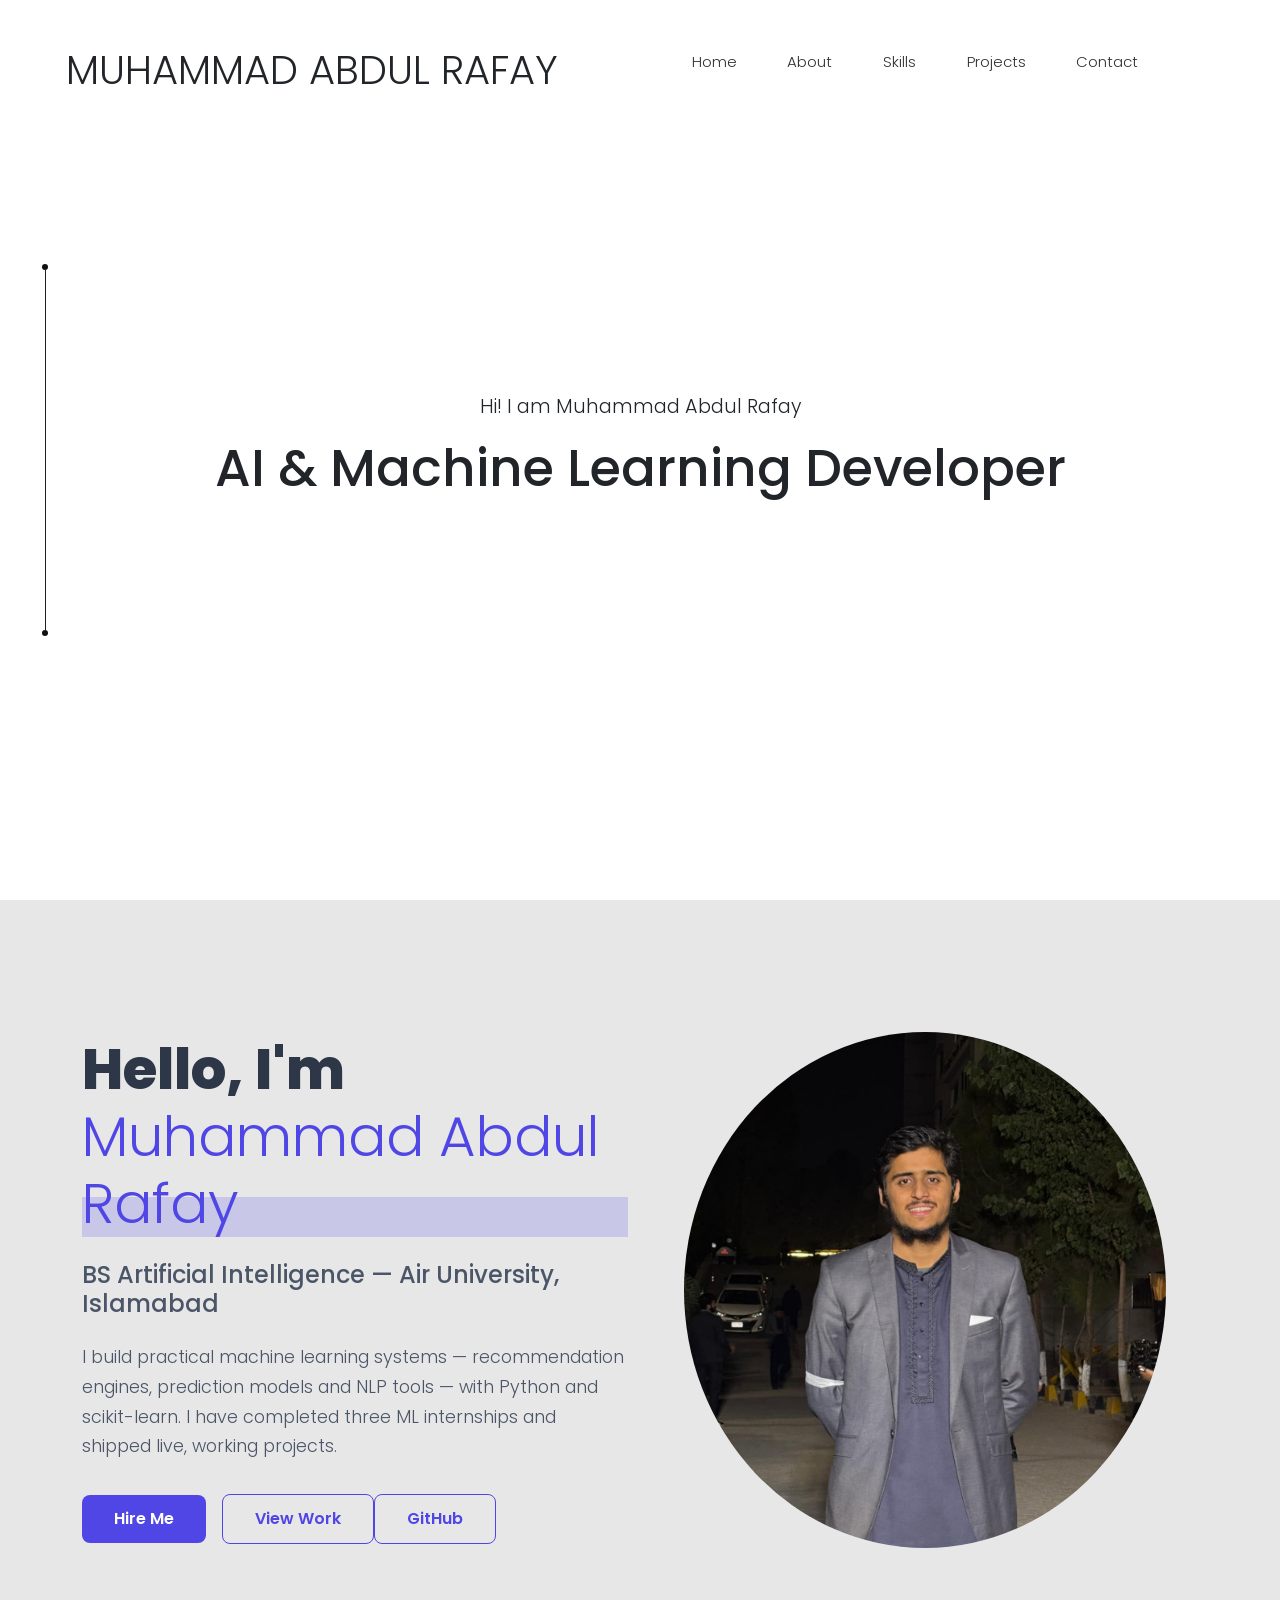
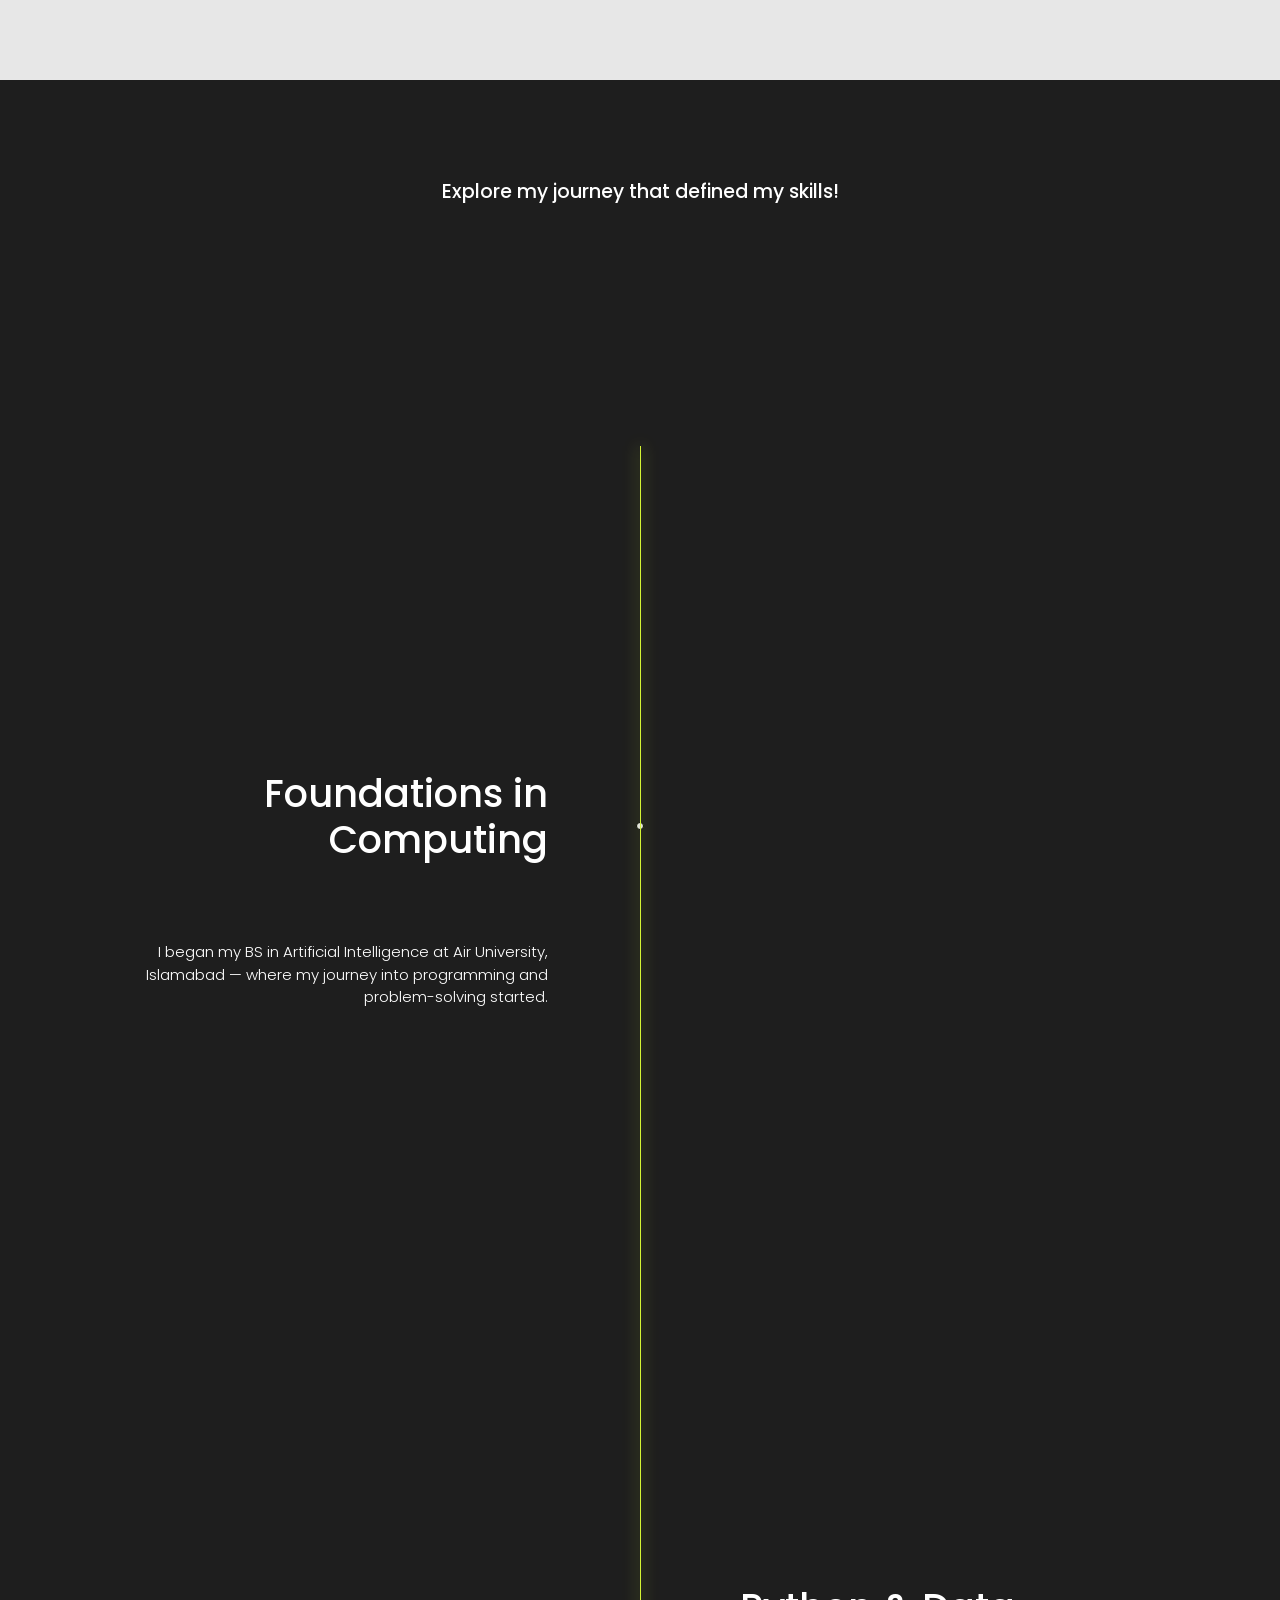
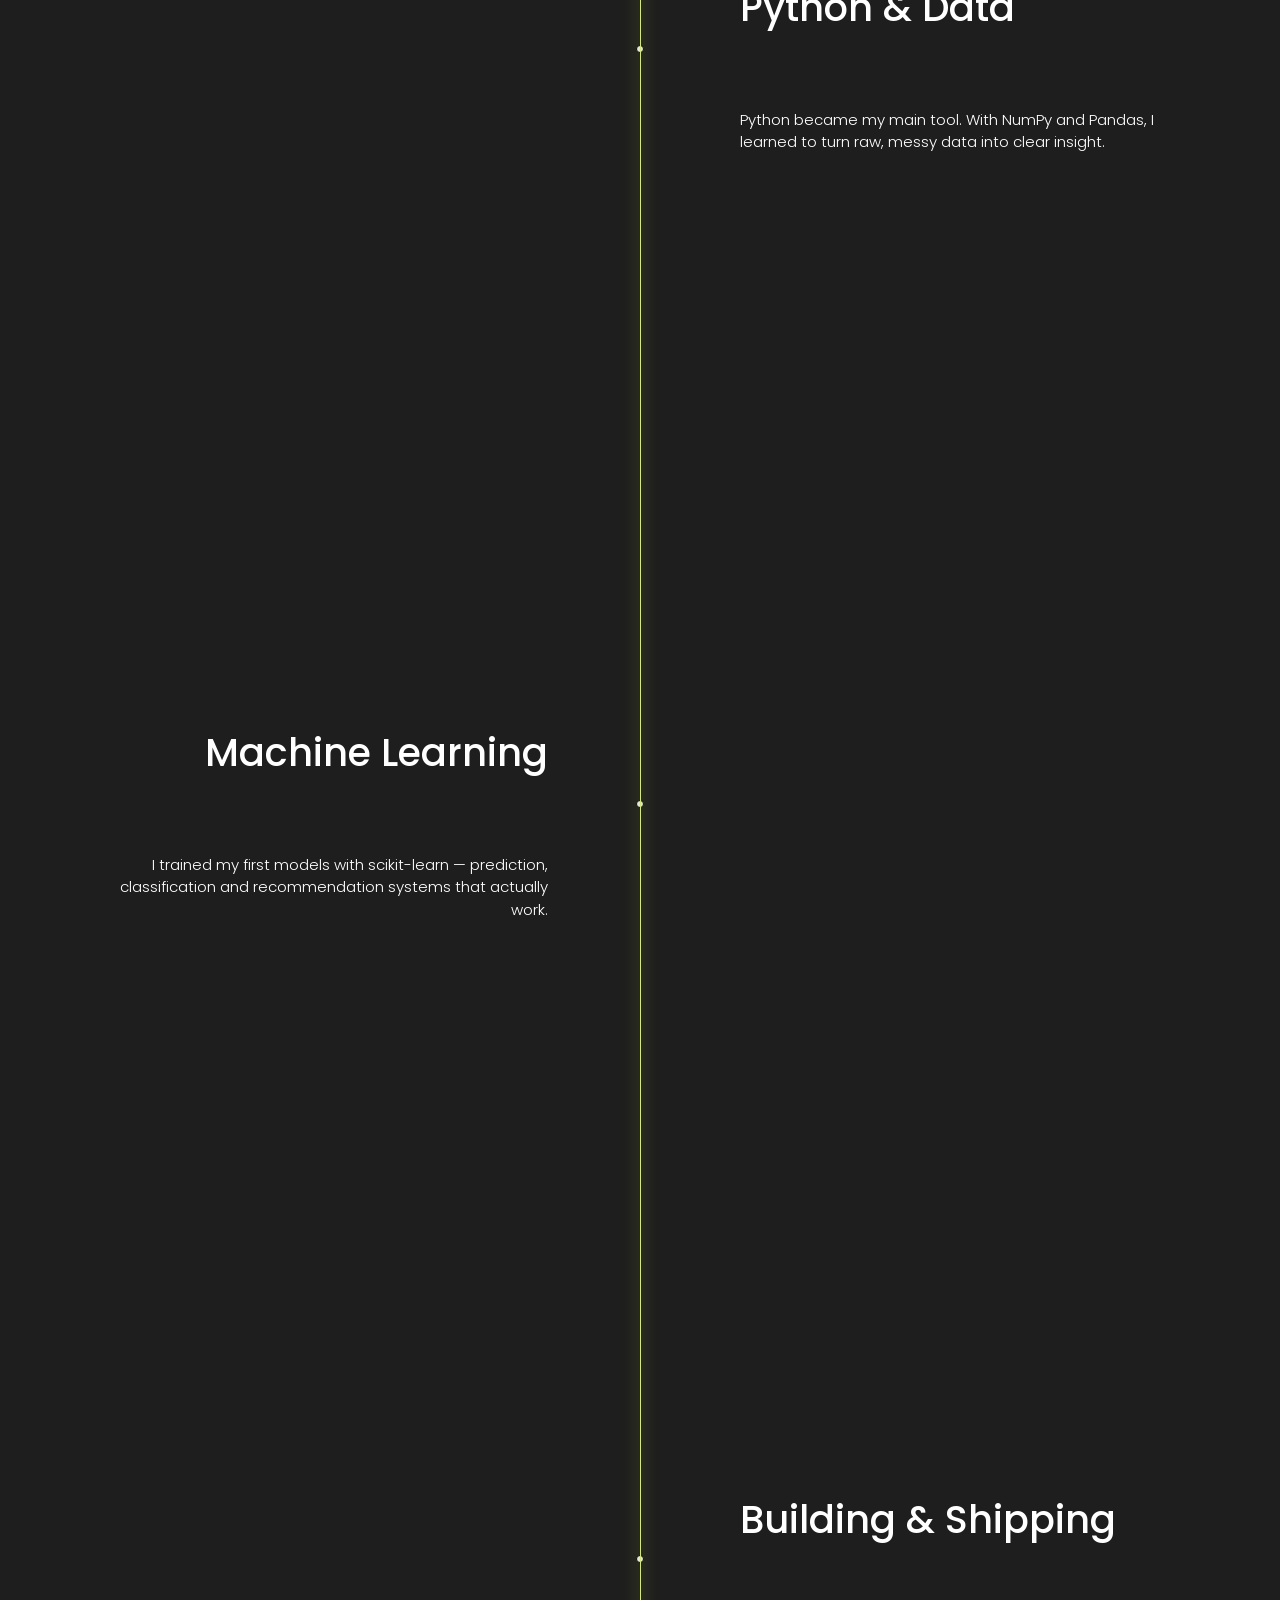
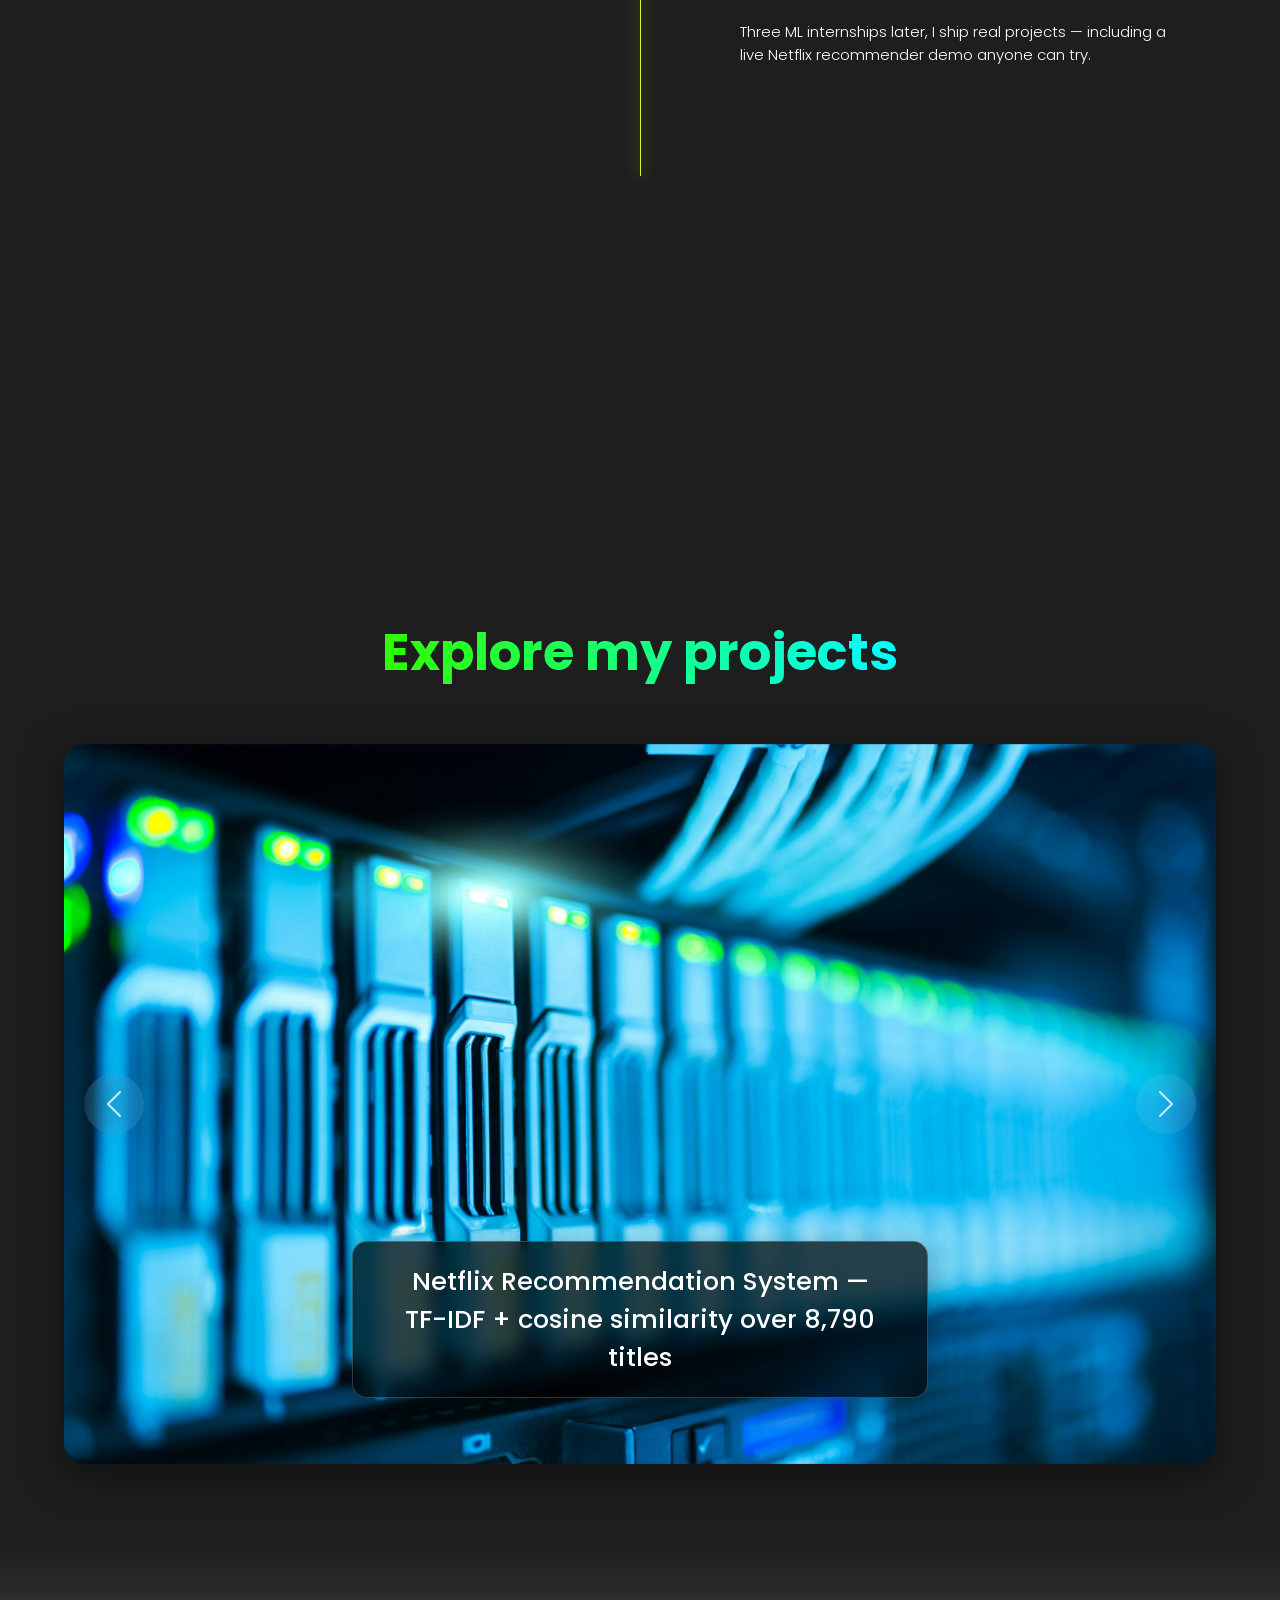
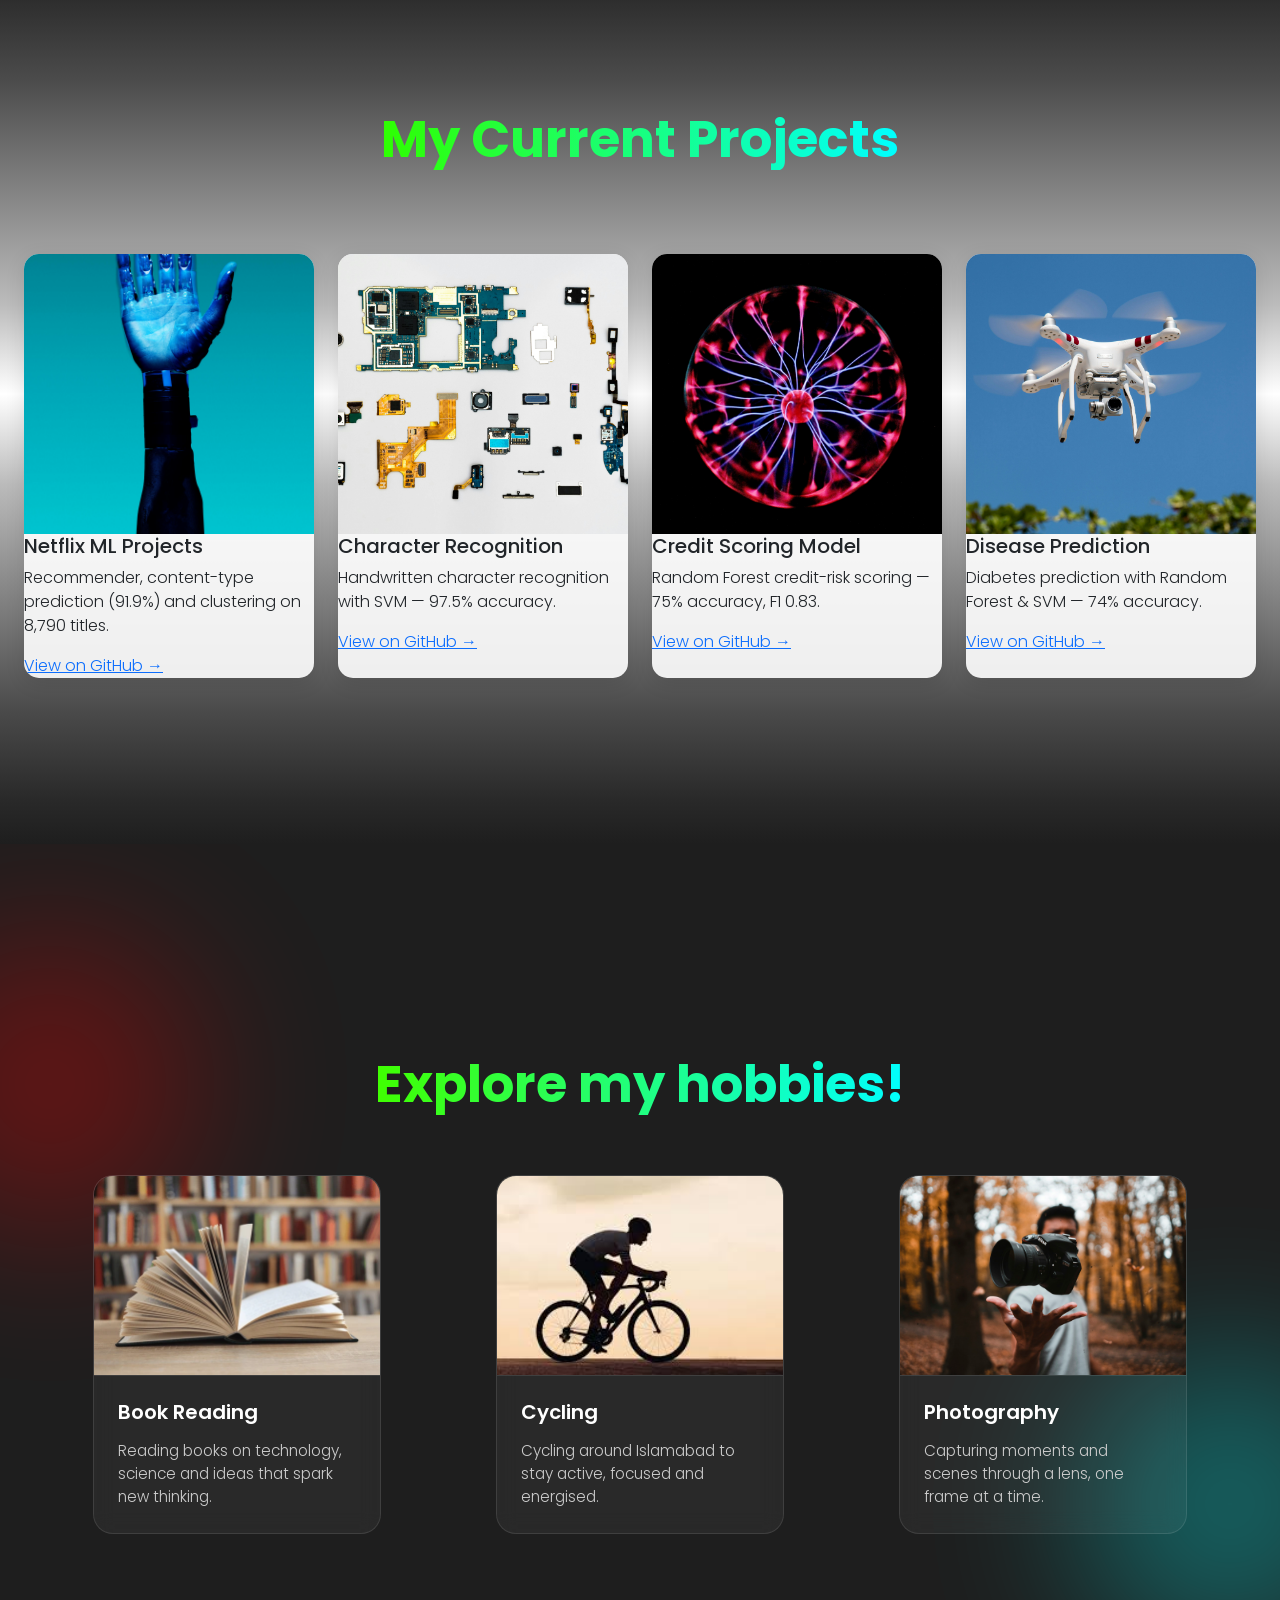
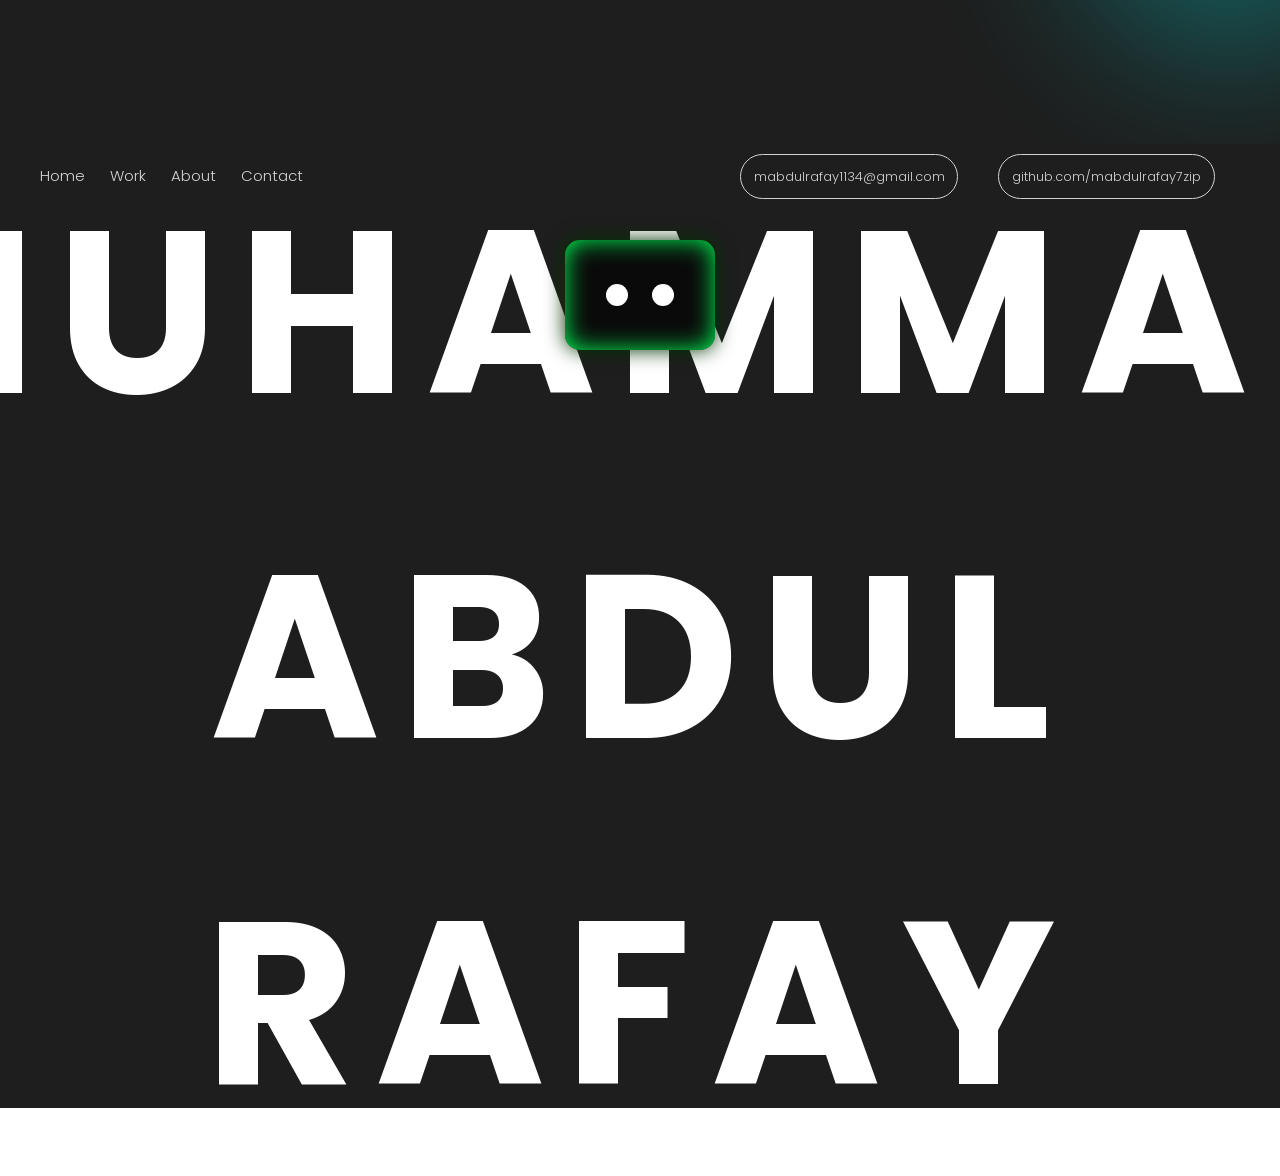
==== commit 475c8b5d: "Professional cleanup: real content, working links, fixed contact form" ====
--- a/index.html
+++ b/index.html
@@ -5,6 +5,7 @@
 <meta charset="UTF-8">
 <meta name="viewport" content="width=device-width, initial-scale=1.0">
 <title>Muhammad Abdul Rafay — Portfolio</title>
+<meta name="description" content="Portfolio of Muhammad Abdul Rafay — BS Artificial Intelligence student at Air University Islamabad, Machine Learning developer. Projects in Python, scikit-learn, NLP and recommendation systems.">
 <link rel="preconnect" href="https://fonts.googleapis.com">
 <link rel="preconnect" href="https://fonts.gstatic.com" crossorigin>
 <link href="https://fonts.googleapis.com/css2?family=Poppins:wght@300;400;500;600;700;800&display=swap" rel="stylesheet">
@@ -15,14 +16,14 @@
 </head>
 <body>
 <div class="scroll-progress-container"><div class="scroll-progress-bar" id="scrollProgressBar"></div></div>
-<section class="nav"><nav><div class="logo">MUHAMMAD ABDUL RAFAY</div><ul><li><a class="hover-underline" href="#">Home</a></li><li><a class="hover-underline" href="#hero">About</a></li><li><a class="hover-underline" href="#fourth">Skills</a></li><li><a class="hover-underline" href="#third">Projects</a></li></ul></nav></section>
-<section class="first"><div class="first_ornaments"><div id="ornament1"><div id="dot1"></div><div id="line"></div><div id="dot2"></div></div></div><video class="video" src="./images/glassyObj.3c74f580.mp4" autoplay loop muted></video><div class="first_content"><p id="main_intro">Hi! I am Muhammad Abdul Rafay</p><h1 id="main_heading">Full Stack AI Engineer!</h1></div></section>
-<section class="hero-section" id="hero"><div class="container"><div class="row align-items-center"><div class="col-lg-6 hero-content"><h1 class="hero-title">Hello, I'm <span class="highlight">Muhammad Abdul Rafay</span></h1><h2 class="hero-subtitle">ID : 2501028</h2><p class="hero-description">SECTION : BS AI - A</p><div class="hero-buttons"><a href="./form.html" class="btn btn-primary me-3">Hire Me</a><a href="#sixth_heading" class="btn btn-outline-primary">View Work</a></div></div><div class="col-lg-6"><div class="hero-image-wrapper"><img src="./images/raffay.jpeg" alt="Muhammad Abdul Rafay" class="img-fluid hero-image"></div></div></div></div></section>
-<section class="fourth" id="fourth"><h4 id="fourth_heading">Explore my journey that defined my skills!</h4><div class="wrappers"><div class="timeline-dot" id="timeline-dot1"></div><div class="box boxA"><h1 id="even_point">I Love Turtles</h1><p>Slow and steady, like my early days learning to code.</p></div><div class="timeline-dot" id="timeline-dot2"></div><div class="box boxB"><h1>Python Hissed Back</h1><p>My first Python scripts brought errors, and valuable lessons.</p></div><div class="timeline-dot" id="timeline-dot3"></div><div class="box boxA"><h1>VS Code Is a Trickster</h1><p>Smart suggestions taught me to read before I click.</p></div><div class="timeline-dot" id="timeline-dot4"></div><div class="box boxB"><h1>NumPy Made Me Dizzy</h1><p>Arrays and reshaping changed how I think about data.</p></div></div></section>
-<section class="third" id="third"><h4 id="third_heading">Explore my projects</h4><div id="carouselExampleFade" class="carousel slide carousel-fade" data-bs-ride="carousel"><div class="carousel-inner"><div class="carousel-item active"><img class="d-block w-100" src="./images/ai-1.jpg" alt="First slide" style="height:80vh;object-fit:cover;"><p>Full Fledge AI-Datacenter</p></div><div class="carousel-item"><img class="d-block w-100" src="./images/ai-2.jpg" alt="Second slide" style="height:80vh;object-fit:cover;"><p>Made a new OS</p></div><div class="carousel-item"><img class="d-block w-100" src="./images/ai-3.jpg" alt="Third slide" style="height:80vh;object-fit:cover;"><p>Building Super computers</p></div></div><button class="carousel-control-prev" type="button" data-bs-target="#carouselExampleFade" data-bs-slide="prev"><span class="carousel-control-prev-icon" aria-hidden="true"></span><span class="visually-hidden">Previous</span></button><button class="carousel-control-next" type="button" data-bs-target="#carouselExampleFade" data-bs-slide="next"><span class="carousel-control-next-icon" aria-hidden="true"></span><span class="visually-hidden">Next</span></button></div></section>
-<section class="sixth"><h4 id="sixth_heading">My Current Projects</h4><div class="container"><div class="row g-4"><div class="col-lg-3 col-md-6 col-sm-6"><div class="project-card"><img src="./images/project-1.jpg" alt="Project 1"></div></div><div class="col-lg-3 col-md-6 col-sm-6"><div class="project-card"><img src="./images/project-2.jpg" alt="Project 2"></div></div><div class="col-lg-3 col-md-6 col-sm-6"><div class="project-card"><img src="./images/project-3.jpg" alt="Project 3"></div></div><div class="col-lg-3 col-md-6 col-sm-6"><div class="project-card"><img src="./images/project-4.jpg" alt="Project 4"></div></div></div></div></section>
-<section class="fifth"><h4 id="fifth_heading">Explore my hobbies!</h4><div class="cards"><div class="card" style="width:18rem;"><img src="./book.webp" class="card-img-top" alt="Book Reading"><div class="card-body"><h5 class="card-title">Book Reading</h5><p class="card-text">Reading books that spark new ideas.</p><a href="#hero" class="btn btn-primary">About me</a></div></div><div class="card" style="width:18rem;"><img src="./images/cycling.jpeg" class="card-img-top" alt="Cycling"><div class="card-body"><h5 class="card-title">Cycling</h5><p class="card-text">Cycling to stay active and focused.</p><a href="#hero" class="btn btn-primary">About me</a></div></div><div class="card" style="width:18rem;"><img src="./images/photography.jpeg" class="card-img-top" alt="Photography"><div class="card-body"><h5 class="card-title">Photography</h5><p class="card-text">Capturing moments through a lens.</p><a href="#hero" class="btn btn-primary">About me</a></div></div></div></section>
-<footer id="contact"><nav><div><a href="#">Home</a><a href="#third">Work</a><a href="#hero">About</a><a href="./form.html">Contact</a></div><div><span class="contact-box">+92 300 1234567</span><span class="contact-box">raffay@gmail.com</span></div></nav><div class="center"><div id="rafay">MUHAMMAD ABDUL RAFAY</div></div><div class="robot" id="robot"><div class="robot-head"><div class="eye" id="eye1"></div><div class="eye" id="eye2"></div></div></div></footer>
+<section class="nav"><nav><div class="logo">MUHAMMAD ABDUL RAFAY</div><ul><li><a class="hover-underline" href="#hero">Home</a></li><li><a class="hover-underline" href="#hero">About</a></li><li><a class="hover-underline" href="#fourth">Skills</a></li><li><a class="hover-underline" href="#third">Projects</a></li><li><a class="hover-underline" href="./form.html">Contact</a></li></ul></nav></section>
+<section class="first"><div class="first_ornaments"><div id="ornament1"><div id="dot1"></div><div id="line"></div><div id="dot2"></div></div></div><video class="video" src="./images/glassyObj.3c74f580.mp4" autoplay loop muted playsinline></video><div class="first_content"><p id="main_intro">Hi! I am Muhammad Abdul Rafay</p><h1 id="main_heading">AI &amp; Machine Learning Developer</h1></div></section>
+<section class="hero-section" id="hero"><div class="container"><div class="row align-items-center"><div class="col-lg-6 hero-content"><h1 class="hero-title">Hello, I'm <span class="highlight">Muhammad Abdul Rafay</span></h1><h2 class="hero-subtitle">BS Artificial Intelligence — Air University, Islamabad</h2><p class="hero-description">I build practical machine learning systems — recommendation engines, prediction models and NLP tools — with Python and scikit-learn. I have completed three ML internships and shipped live, working projects.</p><div class="hero-buttons"><a href="./form.html" class="btn btn-primary me-3">Hire Me</a><a href="#sixth_heading" class="btn btn-outline-primary">View Work</a><a href="https://github.com/mabdulrafay7zip" target="_blank" rel="noopener" class="btn btn-outline-primary">GitHub</a></div></div><div class="col-lg-6"><div class="hero-image-wrapper"><img src="./images/raffay.jpeg" alt="Muhammad Abdul Rafay" class="img-fluid hero-image"></div></div></div></div></section>
+<section class="fourth" id="fourth"><h4 id="fourth_heading">Explore my journey that defined my skills!</h4><div class="wrappers"><div class="timeline-dot" id="timeline-dot1"></div><div class="box boxA"><h1 id="even_point">Foundations in Computing</h1><p>I began my BS in Artificial Intelligence at Air University, Islamabad — where my journey into programming and problem-solving started.</p></div><div class="timeline-dot" id="timeline-dot2"></div><div class="box boxB"><h1>Python &amp; Data</h1><p>Python became my main tool. With NumPy and Pandas, I learned to turn raw, messy data into clear insight.</p></div><div class="timeline-dot" id="timeline-dot3"></div><div class="box boxA"><h1>Machine Learning</h1><p>I trained my first models with scikit-learn — prediction, classification and recommendation systems that actually work.</p></div><div class="timeline-dot" id="timeline-dot4"></div><div class="box boxB"><h1>Building &amp; Shipping</h1><p>Three ML internships later, I ship real projects — including a live Netflix recommender demo anyone can try.</p></div></div></section>
+<section class="third" id="third"><h4 id="third_heading">Explore my projects</h4><div id="carouselExampleFade" class="carousel slide carousel-fade" data-bs-ride="carousel"><div class="carousel-inner"><div class="carousel-item active"><img class="d-block w-100" src="./images/ai-1.jpg" alt="Netflix Recommendation System" style="height:80vh;object-fit:cover;"><p>Netflix Recommendation System — TF-IDF + cosine similarity over 8,790 titles</p></div><div class="carousel-item"><img class="d-block w-100" src="./images/ai-2.jpg" alt="Handwritten Character Recognition" style="height:80vh;object-fit:cover;"><p>Handwritten Character Recognition — 97.5% accuracy with SVM</p></div><div class="carousel-item"><img class="d-block w-100" src="./images/ai-3.jpg" alt="Credit Scoring and Disease Prediction models" style="height:80vh;object-fit:cover;"><p>Credit Scoring &amp; Disease Prediction — real-world ML models</p></div></div><button class="carousel-control-prev" type="button" data-bs-target="#carouselExampleFade" data-bs-slide="prev"><span class="carousel-control-prev-icon" aria-hidden="true"></span><span class="visually-hidden">Previous</span></button><button class="carousel-control-next" type="button" data-bs-target="#carouselExampleFade" data-bs-slide="next"><span class="carousel-control-next-icon" aria-hidden="true"></span><span class="visually-hidden">Next</span></button></div></section>
+<section class="sixth"><h4 id="sixth_heading">My Current Projects</h4><div class="container"><div class="row g-4"><div class="col-lg-3 col-md-6 col-sm-6"><div class="project-card"><img src="./images/project-1.jpg" alt="Netflix ML Projects"><h5>Netflix ML Projects</h5><p>Recommender, content-type prediction (91.9%) and clustering on 8,790 titles.</p><a href="https://github.com/mabdulrafay7zip/Netflix_ML_Projects" target="_blank" rel="noopener">View on GitHub →</a></div></div><div class="col-lg-3 col-md-6 col-sm-6"><div class="project-card"><img src="./images/project-2.jpg" alt="Handwritten Character Recognition"><h5>Character Recognition</h5><p>Handwritten character recognition with SVM — 97.5% accuracy.</p><a href="https://github.com/mabdulrafay7zip/HandwrittenCharacterRecognition" target="_blank" rel="noopener">View on GitHub →</a></div></div><div class="col-lg-3 col-md-6 col-sm-6"><div class="project-card"><img src="./images/project-3.jpg" alt="Credit Scoring Model"><h5>Credit Scoring Model</h5><p>Random Forest credit-risk scoring — 75% accuracy, F1 0.83.</p><a href="https://github.com/mabdulrafay7zip/CreditScoringModel" target="_blank" rel="noopener">View on GitHub →</a></div></div><div class="col-lg-3 col-md-6 col-sm-6"><div class="project-card"><img src="./images/project-4.jpg" alt="Disease Prediction"><h5>Disease Prediction</h5><p>Diabetes prediction with Random Forest &amp; SVM — 74% accuracy.</p><a href="https://github.com/mabdulrafay7zip/DiseasePrediction" target="_blank" rel="noopener">View on GitHub →</a></div></div></div></div></section>
+<section class="fifth"><h4 id="fifth_heading">Explore my hobbies!</h4><div class="cards"><div class="card" style="width:18rem;"><img src="./book.webp" class="card-img-top" alt="Book Reading"><div class="card-body"><h5 class="card-title">Book Reading</h5><p class="card-text">Reading books on technology, science and ideas that spark new thinking.</p></div></div><div class="card" style="width:18rem;"><img src="./images/cycling.jpeg" class="card-img-top" alt="Cycling"><div class="card-body"><h5 class="card-title">Cycling</h5><p class="card-text">Cycling around Islamabad to stay active, focused and energised.</p></div></div><div class="card" style="width:18rem;"><img src="./images/photography.jpeg" class="card-img-top" alt="Photography"><div class="card-body"><h5 class="card-title">Photography</h5><p class="card-text">Capturing moments and scenes through a lens, one frame at a time.</p></div></div></div></section>
+<footer id="contact"><nav><div><a href="#hero">Home</a><a href="#third">Work</a><a href="#hero">About</a><a href="./form.html">Contact</a></div><div><a class="contact-box" href="mailto:mabdulrafay1134@gmail.com">mabdulrafay1134@gmail.com</a><a class="contact-box" href="https://github.com/mabdulrafay7zip" target="_blank" rel="noopener">github.com/mabdulrafay7zip</a></div></nav><div class="center"><div id="rafay">MUHAMMAD ABDUL RAFAY</div></div><div class="robot" id="robot"><div class="robot-head"><div class="eye" id="eye1"></div><div class="eye" id="eye2"></div></div></div></footer>
 <script src="https://cdn.jsdelivr.net/npm/bootstrap@5.0.2/dist/js/bootstrap.bundle.min.js"></script>
 <script>const robot=document.getElementById('robot');const eye1=document.getElementById('eye1');const eye2=document.getElementById('eye2');document.addEventListener('mousemove',function(e){const mx=(e.clientX/window.innerWidth-0.5)*25;const my=(e.clientY/window.innerHeight-0.5)*25;eye1.style.transform='translate('+mx+'px,'+my+'px)';eye2.style.transform='translate('+mx+'px,'+my+'px)';});</script>
 </body>
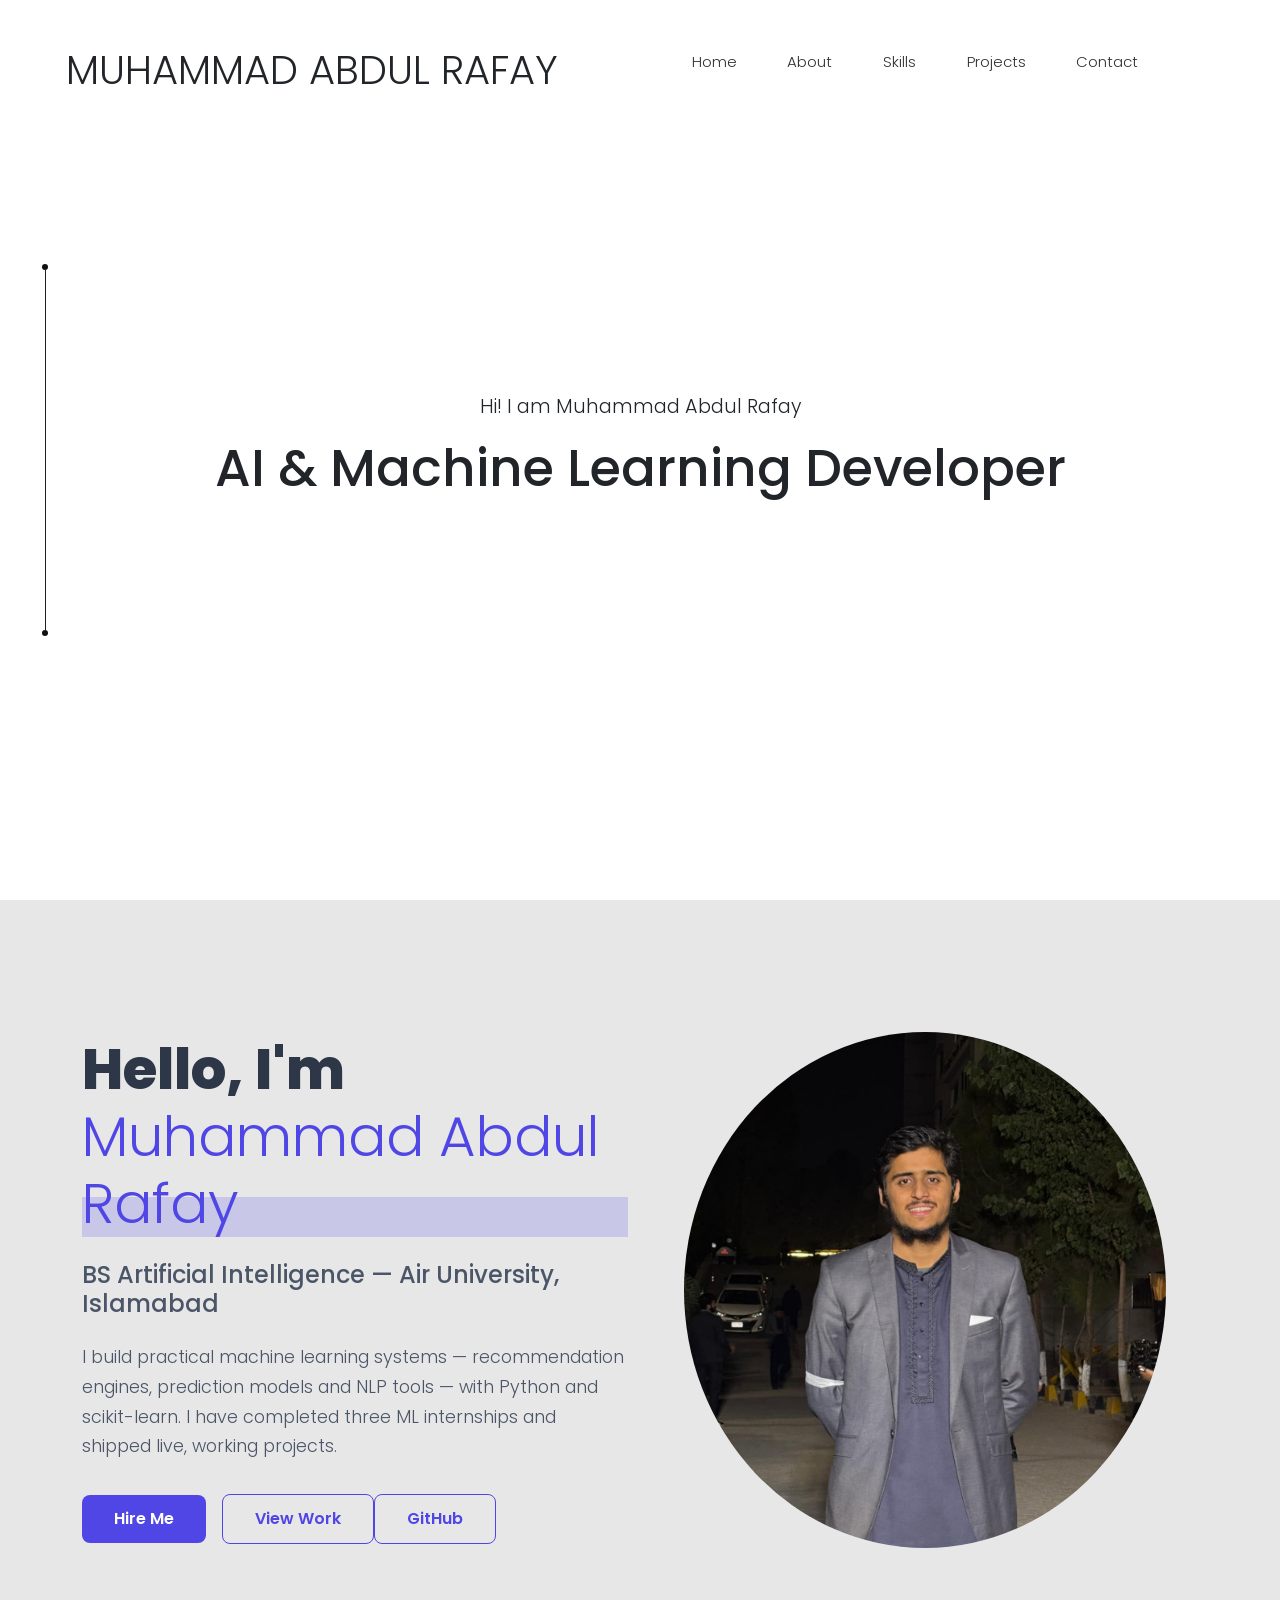
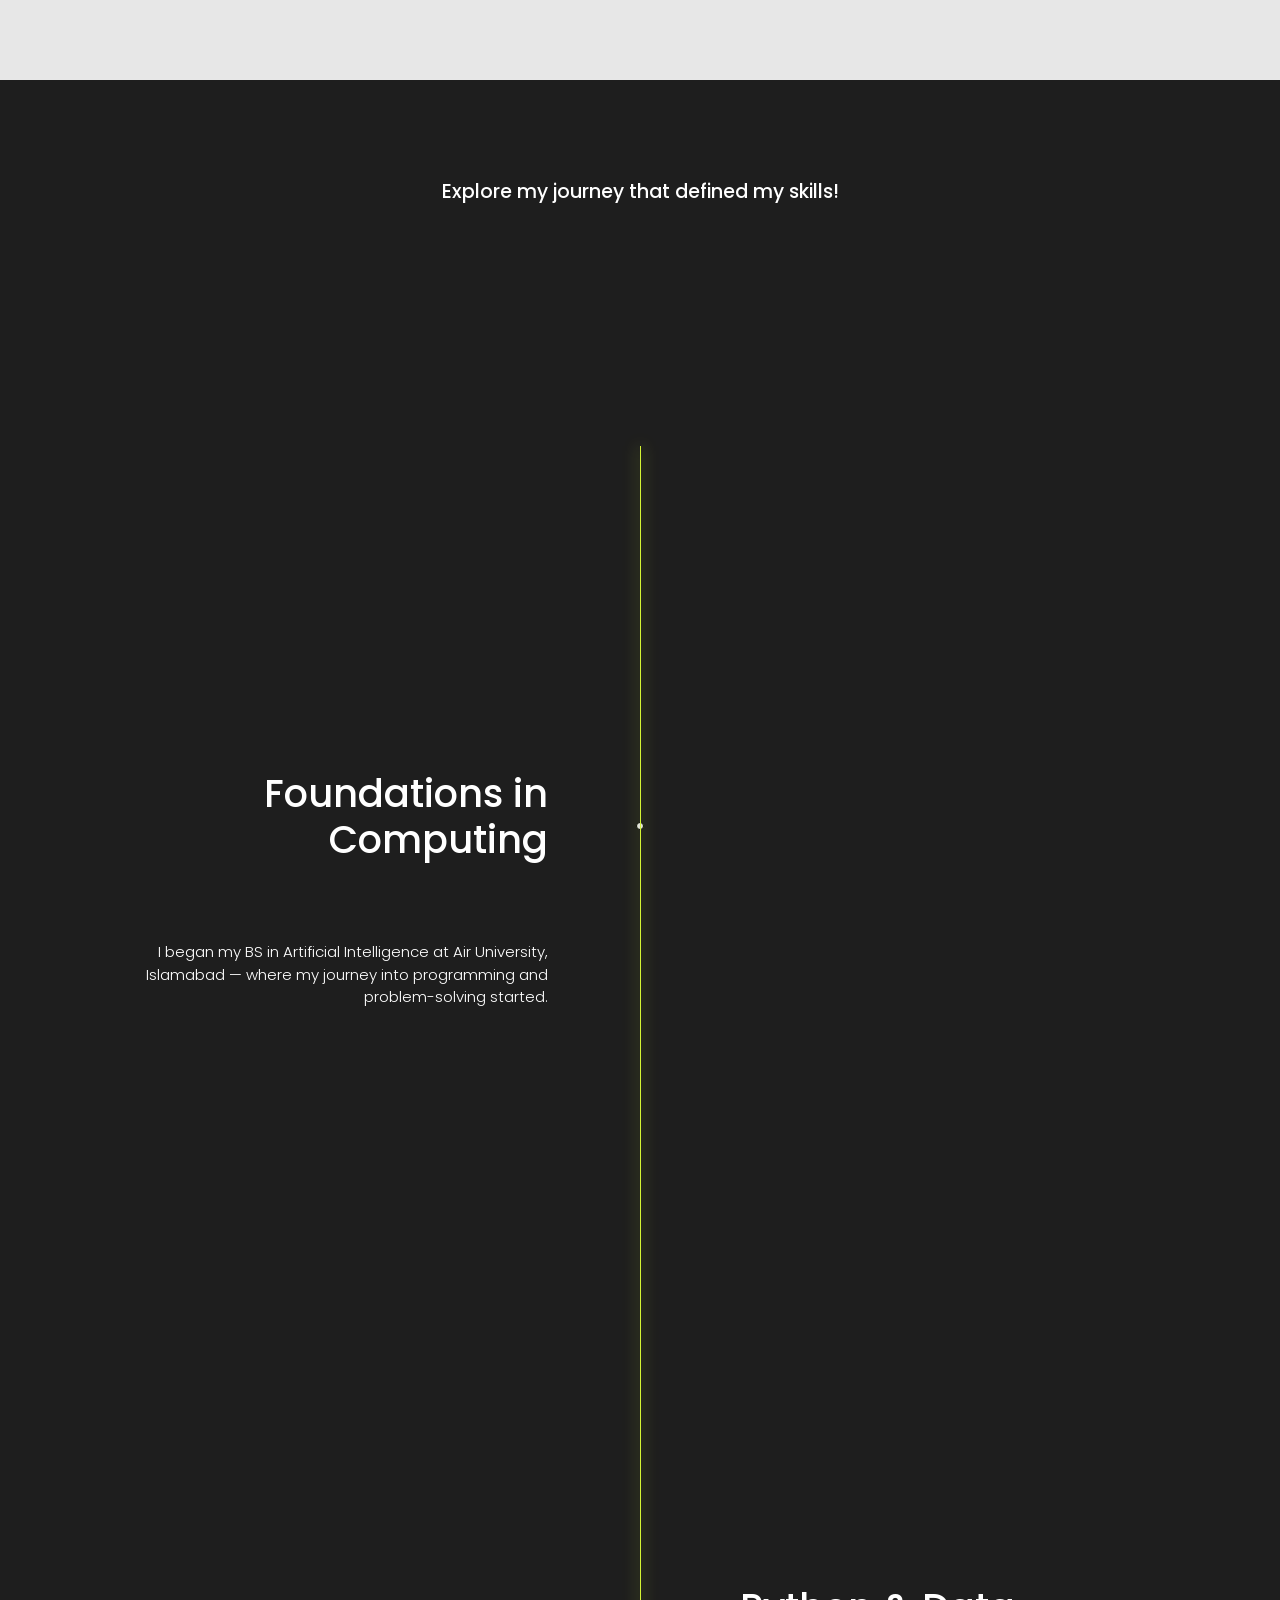
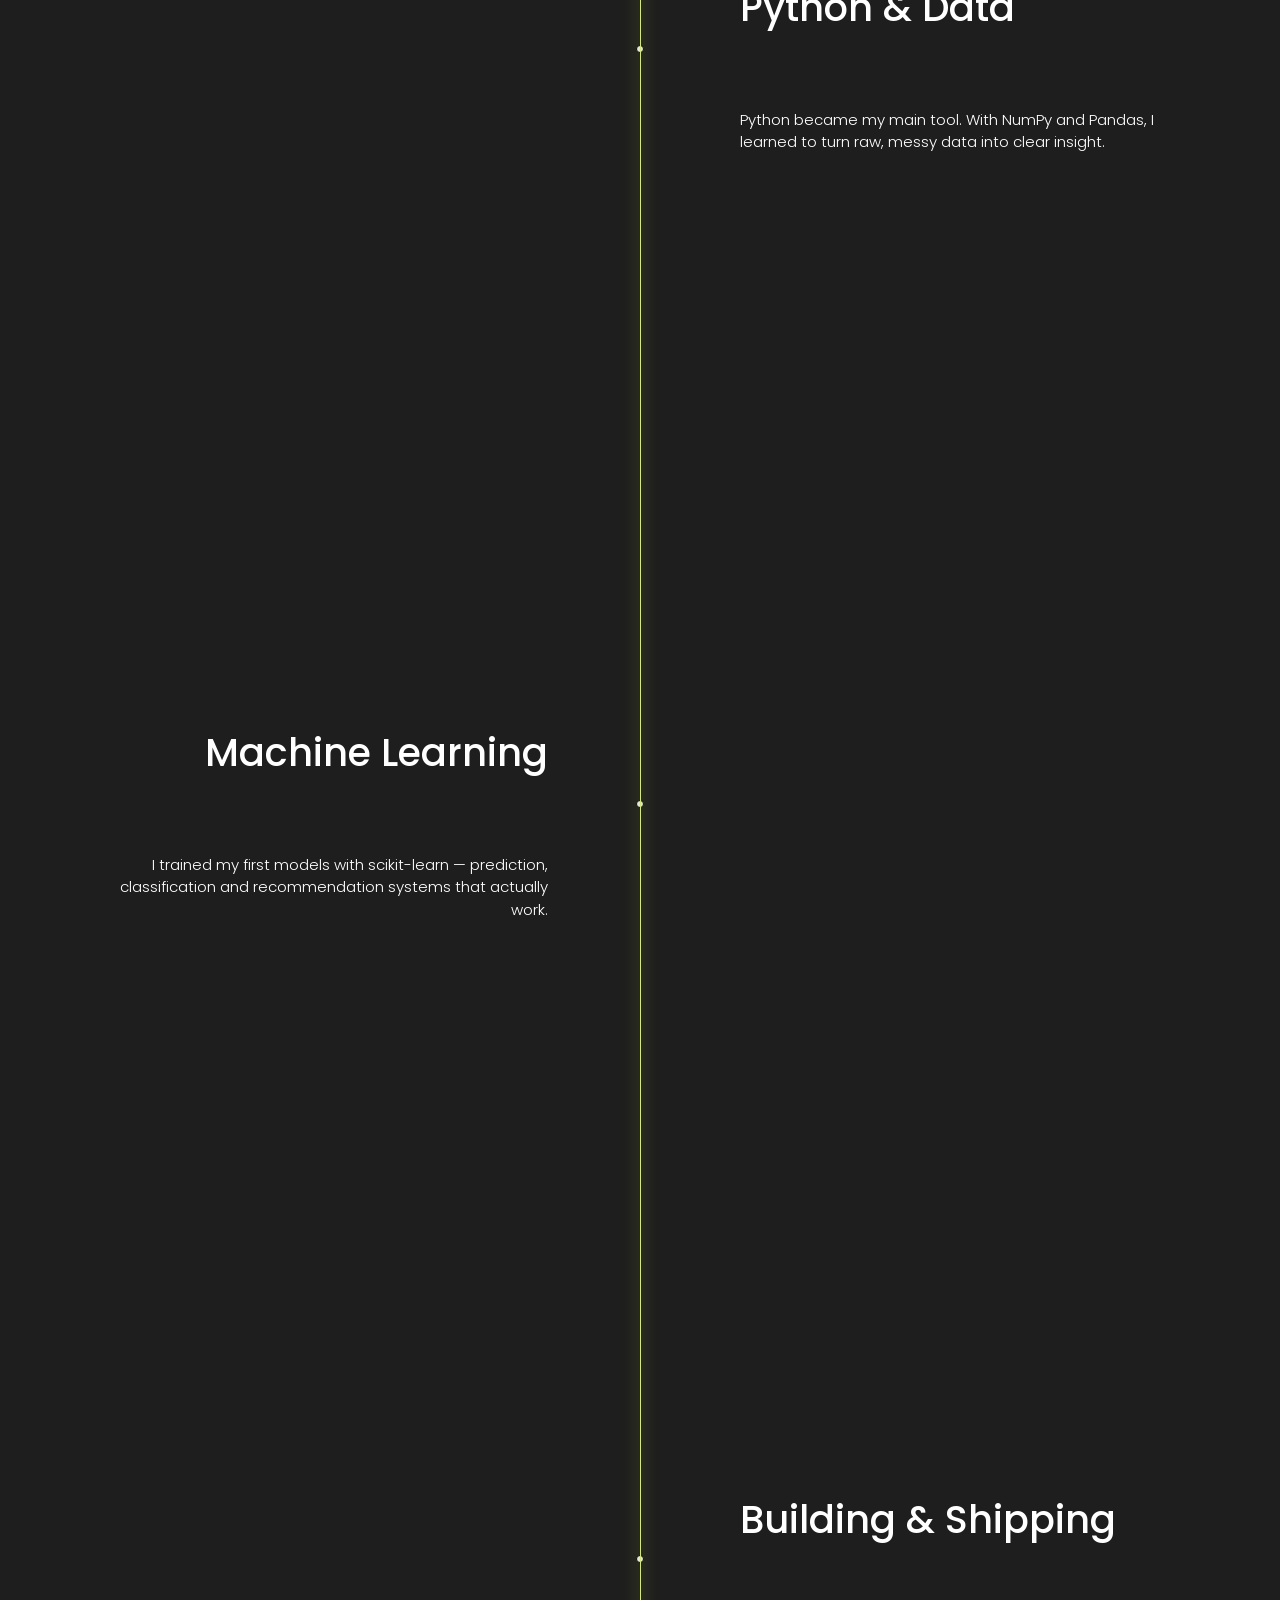
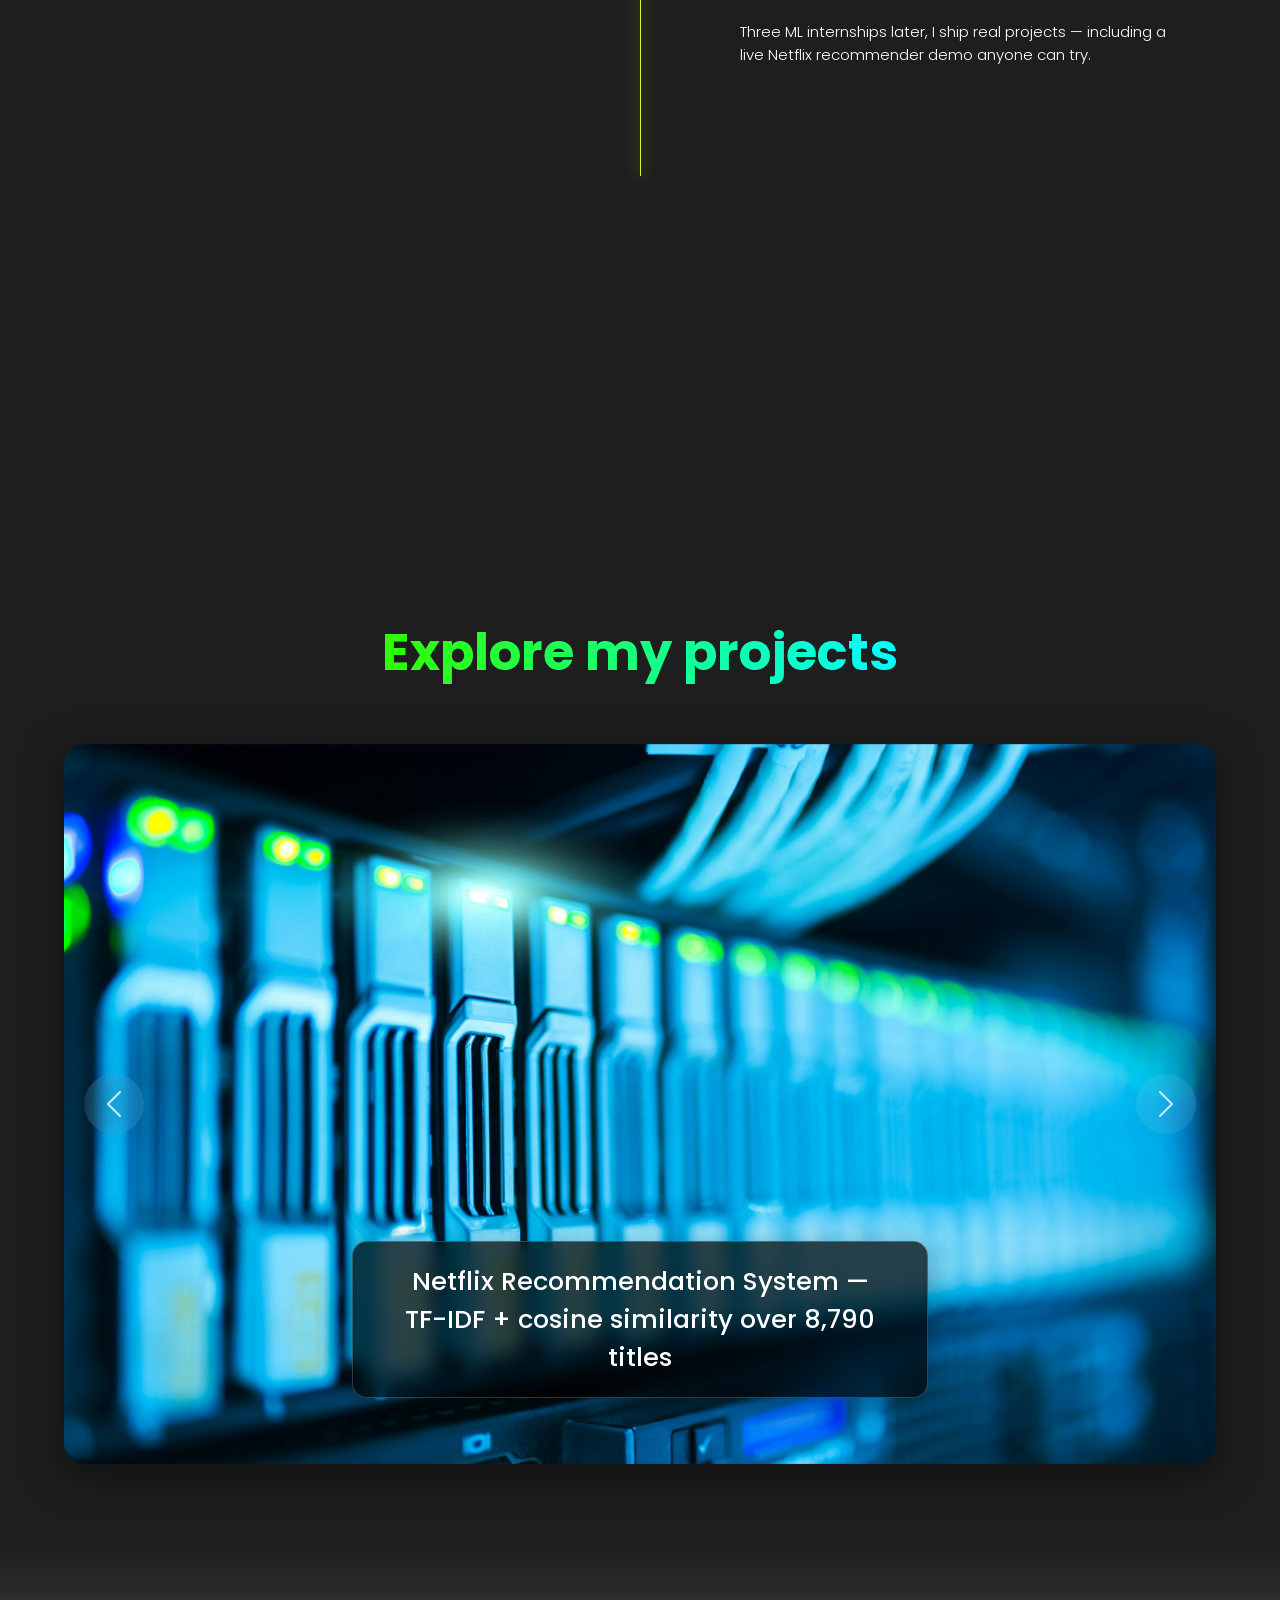
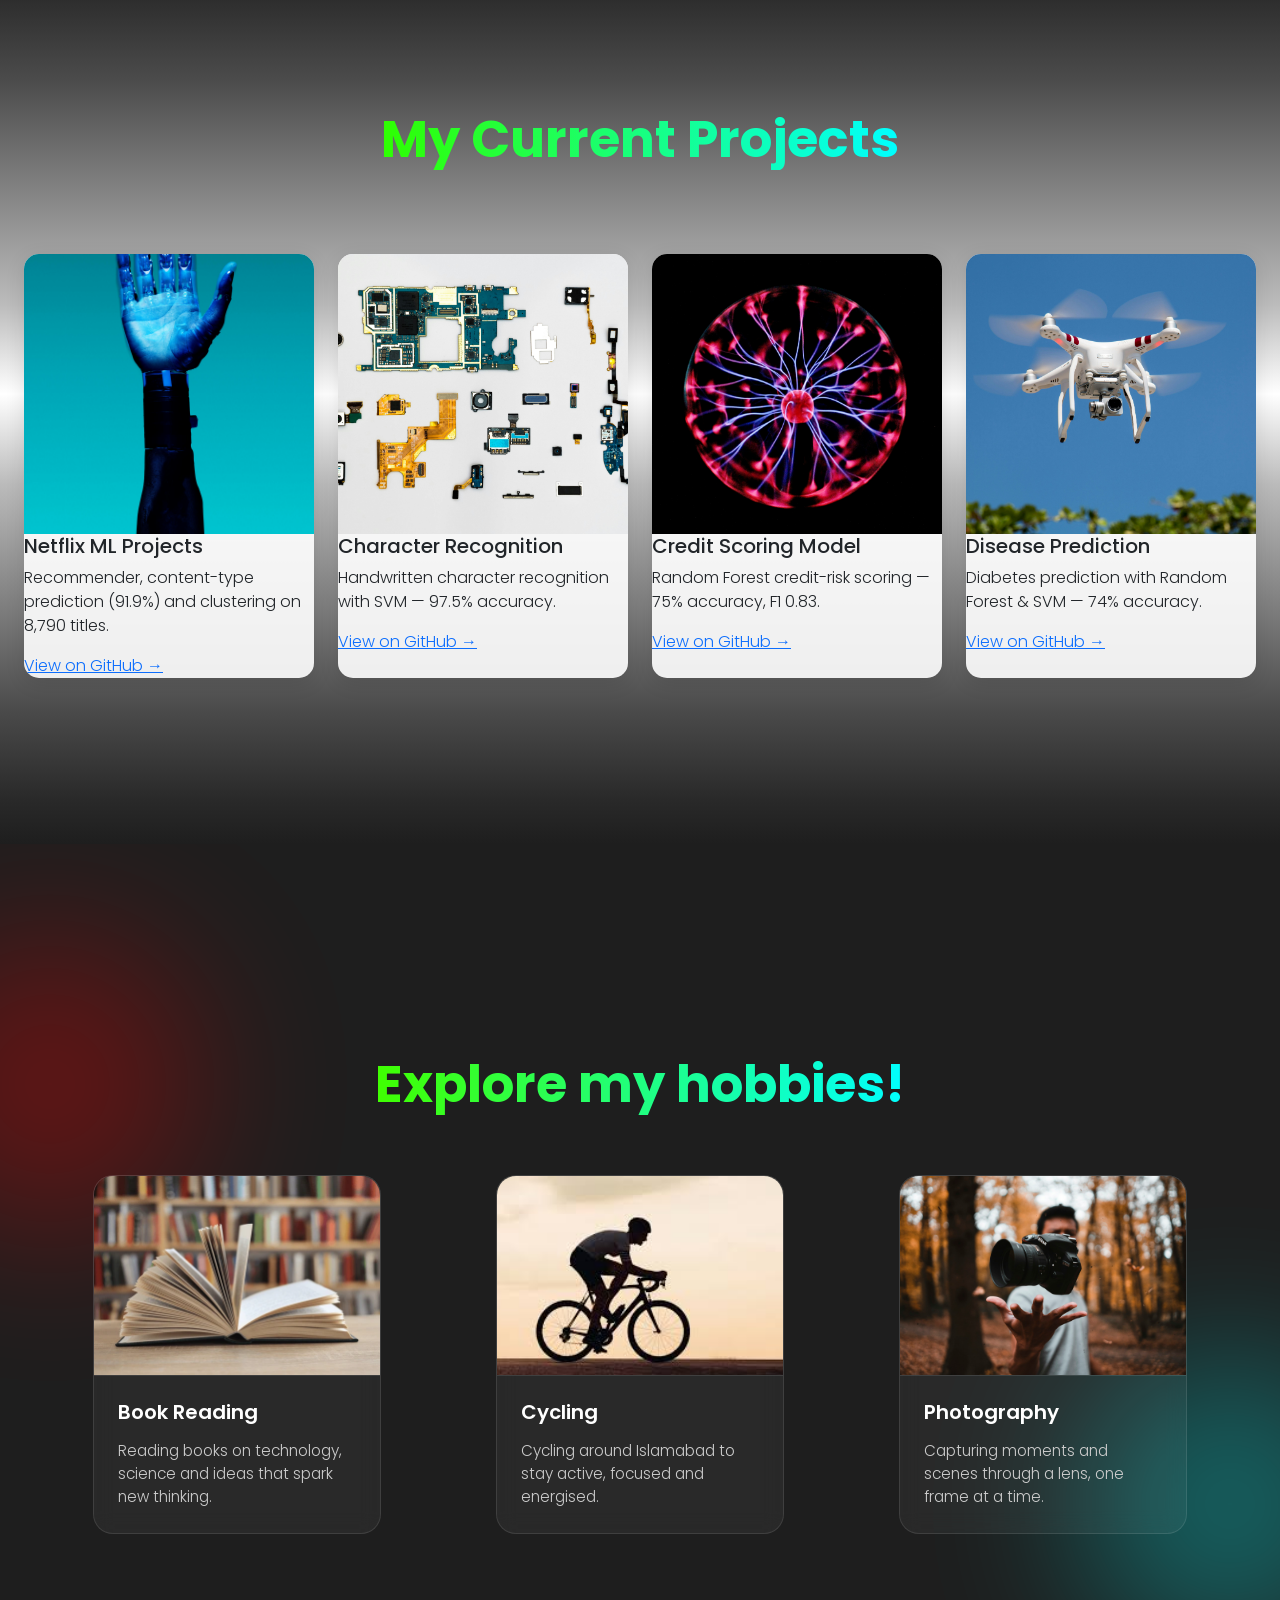
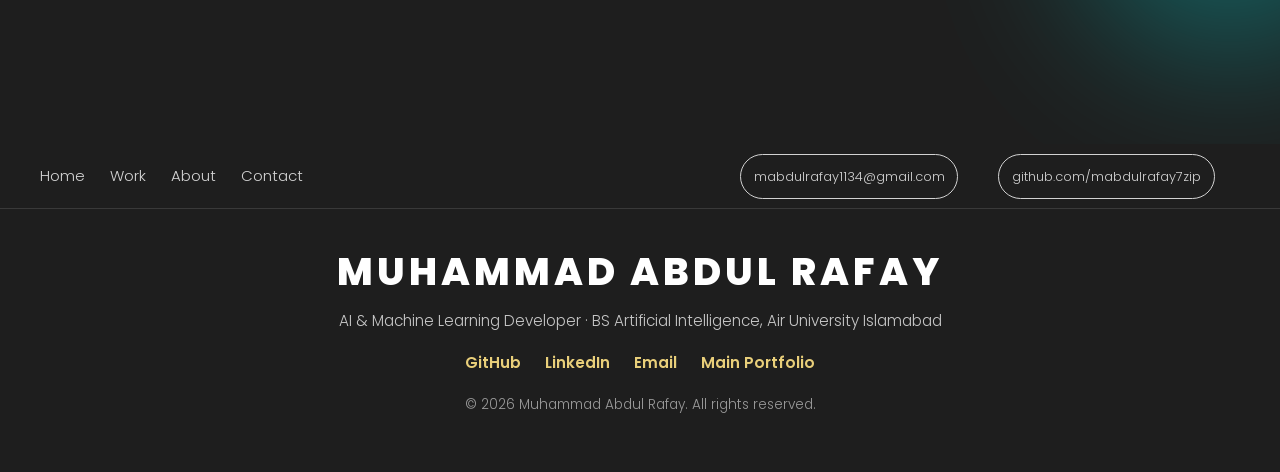
==== commit f48e0e7f: "Professional footer: remove demo robot block" ====
--- a/index.html
+++ b/index.html
@@ -23,8 +23,8 @@
 <section class="third" id="third"><h4 id="third_heading">Explore my projects</h4><div id="carouselExampleFade" class="carousel slide carousel-fade" data-bs-ride="carousel"><div class="carousel-inner"><div class="carousel-item active"><img class="d-block w-100" src="./images/ai-1.jpg" alt="Netflix Recommendation System" style="height:80vh;object-fit:cover;"><p>Netflix Recommendation System — TF-IDF + cosine similarity over 8,790 titles</p></div><div class="carousel-item"><img class="d-block w-100" src="./images/ai-2.jpg" alt="Handwritten Character Recognition" style="height:80vh;object-fit:cover;"><p>Handwritten Character Recognition — 97.5% accuracy with SVM</p></div><div class="carousel-item"><img class="d-block w-100" src="./images/ai-3.jpg" alt="Credit Scoring and Disease Prediction models" style="height:80vh;object-fit:cover;"><p>Credit Scoring &amp; Disease Prediction — real-world ML models</p></div></div><button class="carousel-control-prev" type="button" data-bs-target="#carouselExampleFade" data-bs-slide="prev"><span class="carousel-control-prev-icon" aria-hidden="true"></span><span class="visually-hidden">Previous</span></button><button class="carousel-control-next" type="button" data-bs-target="#carouselExampleFade" data-bs-slide="next"><span class="carousel-control-next-icon" aria-hidden="true"></span><span class="visually-hidden">Next</span></button></div></section>
 <section class="sixth"><h4 id="sixth_heading">My Current Projects</h4><div class="container"><div class="row g-4"><div class="col-lg-3 col-md-6 col-sm-6"><div class="project-card"><img src="./images/project-1.jpg" alt="Netflix ML Projects"><h5>Netflix ML Projects</h5><p>Recommender, content-type prediction (91.9%) and clustering on 8,790 titles.</p><a href="https://github.com/mabdulrafay7zip/Netflix_ML_Projects" target="_blank" rel="noopener">View on GitHub →</a></div></div><div class="col-lg-3 col-md-6 col-sm-6"><div class="project-card"><img src="./images/project-2.jpg" alt="Handwritten Character Recognition"><h5>Character Recognition</h5><p>Handwritten character recognition with SVM — 97.5% accuracy.</p><a href="https://github.com/mabdulrafay7zip/HandwrittenCharacterRecognition" target="_blank" rel="noopener">View on GitHub →</a></div></div><div class="col-lg-3 col-md-6 col-sm-6"><div class="project-card"><img src="./images/project-3.jpg" alt="Credit Scoring Model"><h5>Credit Scoring Model</h5><p>Random Forest credit-risk scoring — 75% accuracy, F1 0.83.</p><a href="https://github.com/mabdulrafay7zip/CreditScoringModel" target="_blank" rel="noopener">View on GitHub →</a></div></div><div class="col-lg-3 col-md-6 col-sm-6"><div class="project-card"><img src="./images/project-4.jpg" alt="Disease Prediction"><h5>Disease Prediction</h5><p>Diabetes prediction with Random Forest &amp; SVM — 74% accuracy.</p><a href="https://github.com/mabdulrafay7zip/DiseasePrediction" target="_blank" rel="noopener">View on GitHub →</a></div></div></div></div></section>
 <section class="fifth"><h4 id="fifth_heading">Explore my hobbies!</h4><div class="cards"><div class="card" style="width:18rem;"><img src="./book.webp" class="card-img-top" alt="Book Reading"><div class="card-body"><h5 class="card-title">Book Reading</h5><p class="card-text">Reading books on technology, science and ideas that spark new thinking.</p></div></div><div class="card" style="width:18rem;"><img src="./images/cycling.jpeg" class="card-img-top" alt="Cycling"><div class="card-body"><h5 class="card-title">Cycling</h5><p class="card-text">Cycling around Islamabad to stay active, focused and energised.</p></div></div><div class="card" style="width:18rem;"><img src="./images/photography.jpeg" class="card-img-top" alt="Photography"><div class="card-body"><h5 class="card-title">Photography</h5><p class="card-text">Capturing moments and scenes through a lens, one frame at a time.</p></div></div></div></section>
-<footer id="contact"><nav><div><a href="#hero">Home</a><a href="#third">Work</a><a href="#hero">About</a><a href="./form.html">Contact</a></div><div><a class="contact-box" href="mailto:mabdulrafay1134@gmail.com">mabdulrafay1134@gmail.com</a><a class="contact-box" href="https://github.com/mabdulrafay7zip" target="_blank" rel="noopener">github.com/mabdulrafay7zip</a></div></nav><div class="center"><div id="rafay">MUHAMMAD ABDUL RAFAY</div></div><div class="robot" id="robot"><div class="robot-head"><div class="eye" id="eye1"></div><div class="eye" id="eye2"></div></div></div></footer>
+<footer id="contact"><nav><div><a href="#hero">Home</a><a href="#third">Work</a><a href="#hero">About</a><a href="./form.html">Contact</a></div><div><a class="contact-box" href="mailto:mabdulrafay1134@gmail.com">mabdulrafay1134@gmail.com</a><a class="contact-box" href="https://github.com/mabdulrafay7zip" target="_blank" rel="noopener">github.com/mabdulrafay7zip</a></div></nav><div class="foot-main"><div class="foot-name">MUHAMMAD ABDUL RAFAY</div><p class="foot-tag">AI &amp; Machine Learning Developer · BS Artificial Intelligence, Air University Islamabad</p><div class="foot-links"><a href="https://github.com/mabdulrafay7zip" target="_blank" rel="noopener">GitHub</a><a href="https://www.linkedin.com/in/mabdulrafay7" target="_blank" rel="noopener">LinkedIn</a><a href="mailto:mabdulrafay1134@gmail.com">Email</a><a href="https://mabdulrafay7zip.github.io/" target="_blank" rel="noopener">Main Portfolio</a></div><p class="foot-copy">© 2026 Muhammad Abdul Rafay. All rights reserved.</p></div></footer>
 <script src="https://cdn.jsdelivr.net/npm/bootstrap@5.0.2/dist/js/bootstrap.bundle.min.js"></script>
-<script>const robot=document.getElementById('robot');const eye1=document.getElementById('eye1');const eye2=document.getElementById('eye2');document.addEventListener('mousemove',function(e){const mx=(e.clientX/window.innerWidth-0.5)*25;const my=(e.clientY/window.innerHeight-0.5)*25;eye1.style.transform='translate('+mx+'px,'+my+'px)';eye2.style.transform='translate('+mx+'px,'+my+'px)';});</script>
+
 </body>
 </html>
--- a/footer.css
+++ b/footer.css
@@ -39,61 +39,41 @@
     font-size: clamp(8px, 1vw, 30px);
 }
 
-.center {
-    width: 100%;
-    height: 100vh;
-    display: flex;
-    justify-content: center;
-    align-items: center;
-    flex-direction: column;
+.foot-main {
     text-align: center;
-    position: relative;
+    padding: 34px 20px 40px;
+    border-top: 1px solid rgba(255,255,255,0.12);
 }
 
-#rafay {
-    font-size: 18vw;
-    font-weight: bold;
-    letter-spacing: 20px;
+.foot-name {
+    font-size: clamp(1.4rem, 4vw, 2.4rem);
+    font-weight: 800;
+    letter-spacing: 4px;
     color: #ffffff;
-    position: absolute;
-    top: 50%;
-    left: 50%;
-    transform: translate(-50%, -50%);
-    margin: 0;
-    user-select: none;
 }
 
-/* floating robot */
-.robot {
-    width: 150px;
-    height: 150px;
-    position: absolute;
-    top: 10%;
-    left: 50%;
-    transform: translateX(-50%);
-    z-index: 2000;
-    perspective: 600px;
-    transition: transform 0.1s ease-out;
+.foot-tag {
+    color: rgba(255,255,255,0.75);
+    margin: 10px auto 18px;
+    font-size: 0.95rem;
+    max-width: 640px;
 }
 
-.robot-head {
-    width: 150px;
-    height: 110px;
-    background: #0a0a0a;
-    border-radius: 15px;
-    box-shadow: 0 0 25px #00ff55 inset, 0 0 20px #003300;
-    display: flex;
-    justify-content: center;
-    align-items: center;
-    margin: auto;
-    position: relative;
+.foot-links a {
+    color: #e9cf7a;
+    text-decoration: none;
+    font-weight: 600;
+    margin: 0 12px;
+    font-size: 0.95rem;
 }
 
-.eye {
-    width: 22px;
-    height: 22px;
-    background: white;
-    border-radius: 50%;
-    margin: 0 12px;
-    transition: transform 0.1s ease-in-out;
-}+.foot-links a:hover {
+    color: #ffffff;
+    text-decoration: underline;
+}
+
+.foot-copy {
+    color: rgba(255,255,255,0.55);
+    font-size: 0.85rem;
+    margin-top: 20px;
+}
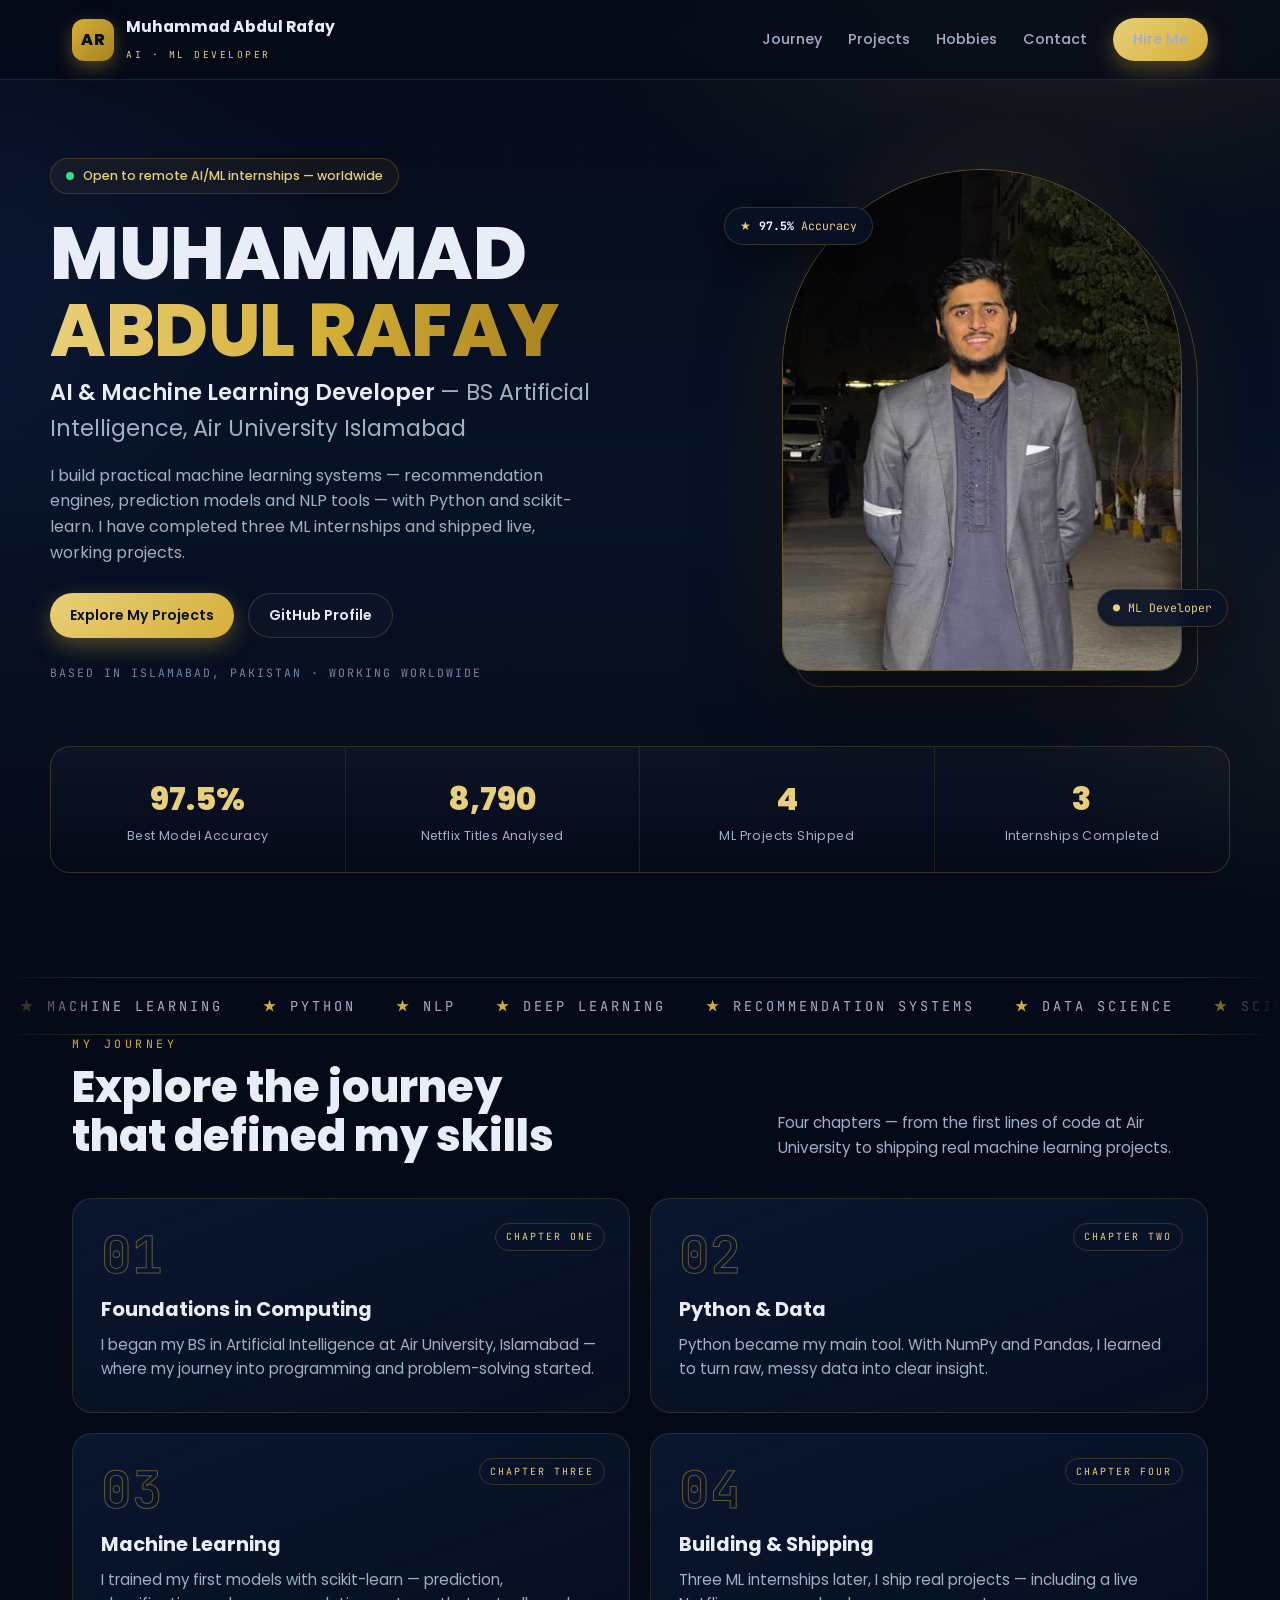
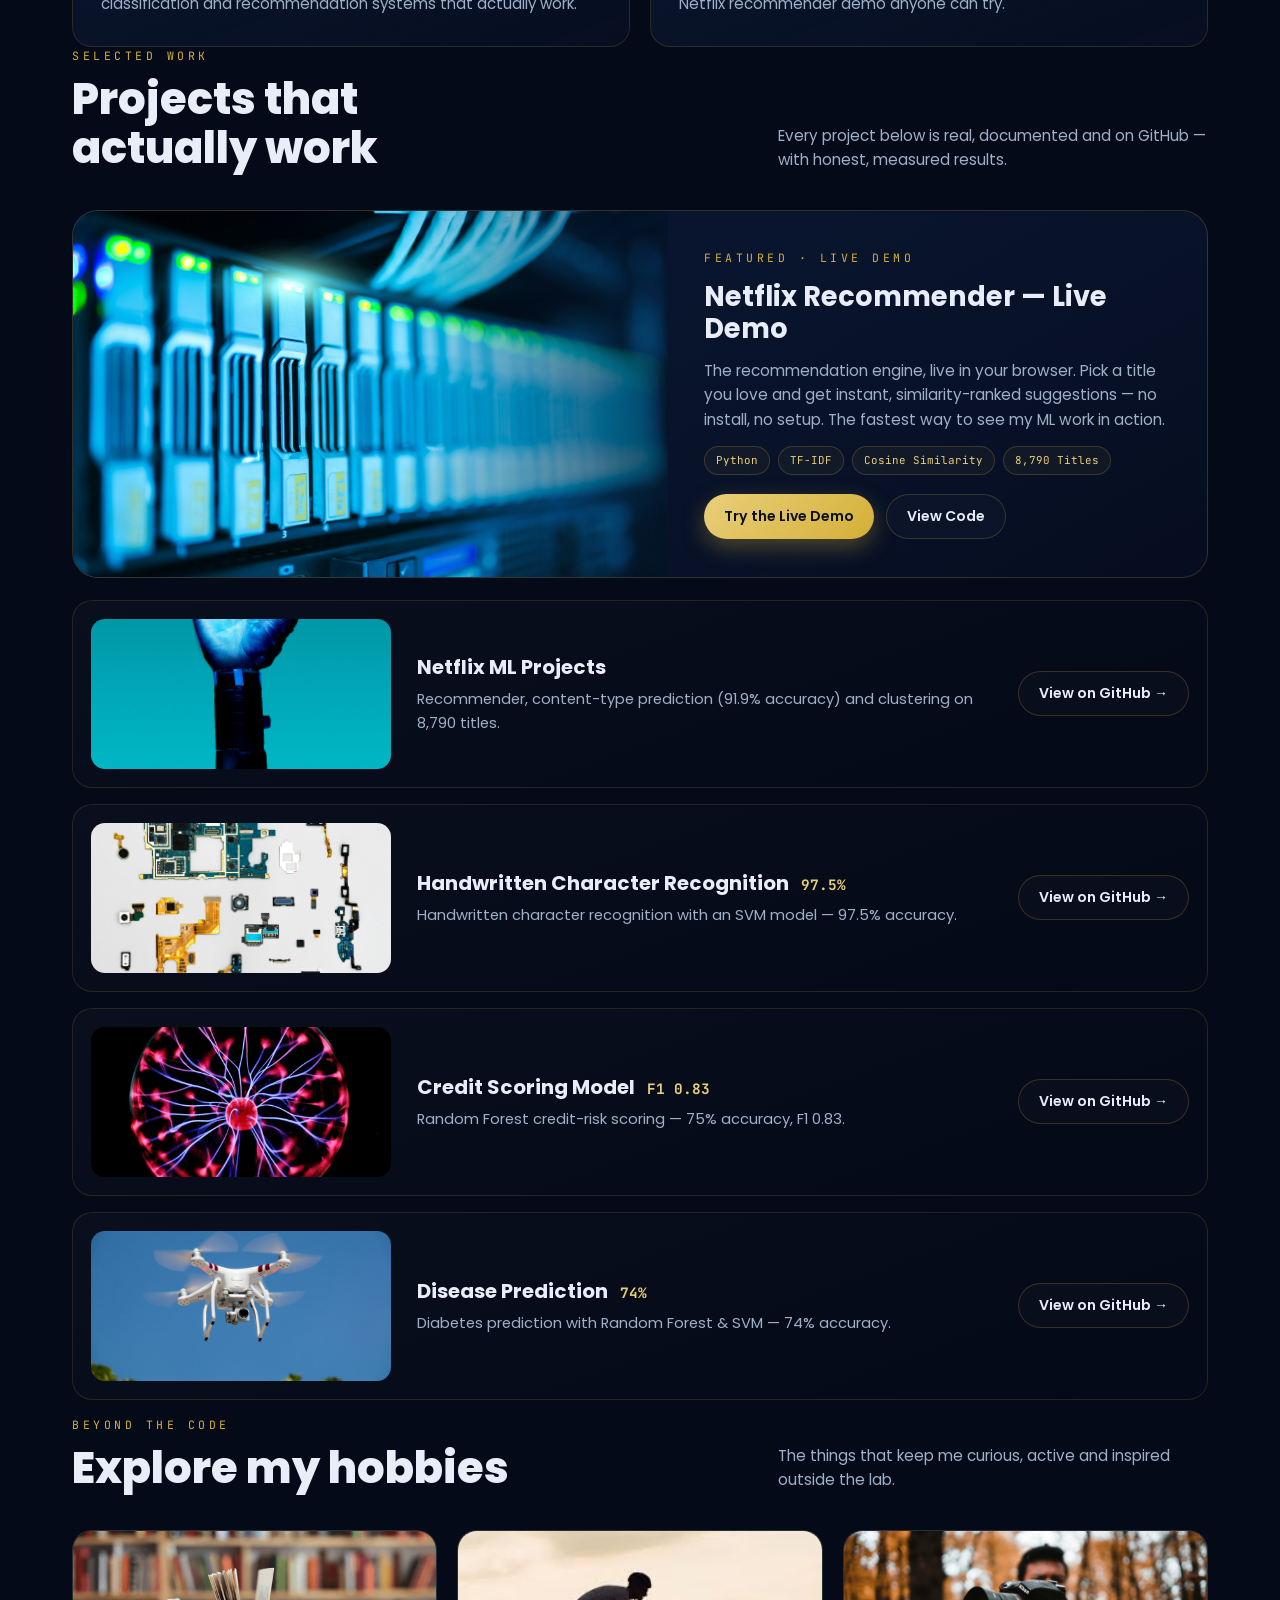
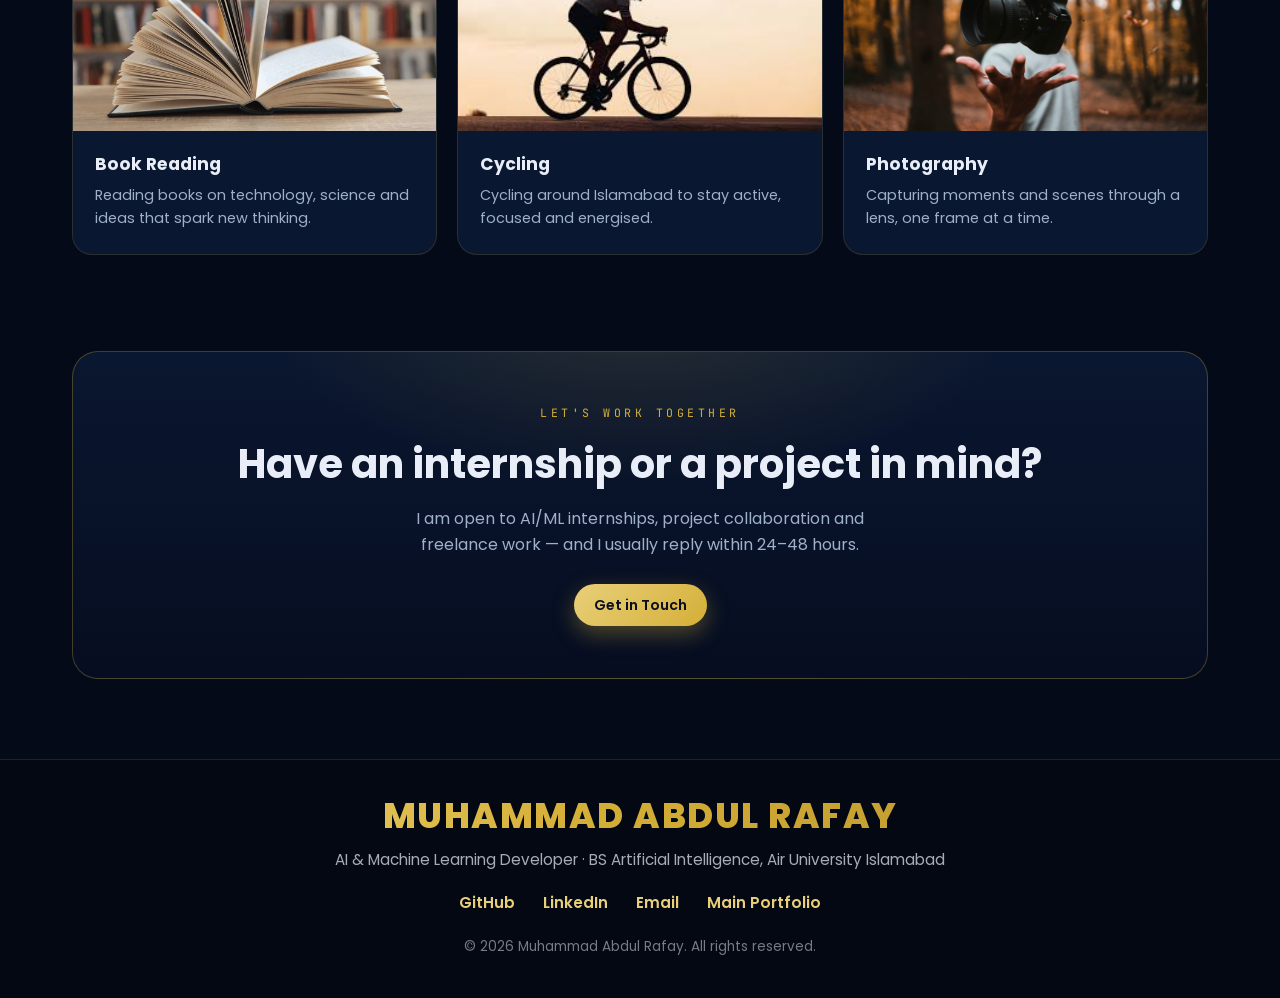
==== commit 93c82281: "AICT portfolio: premium redesign" ====
--- a/index.html
+++ b/index.html
@@ -5,26 +5,362 @@
 <meta charset="UTF-8">
 <meta name="viewport" content="width=device-width, initial-scale=1.0">
 <title>Muhammad Abdul Rafay — Portfolio</title>
-<meta name="description" content="Portfolio of Muhammad Abdul Rafay — BS Artificial Intelligence student at Air University Islamabad, Machine Learning developer. Projects in Python, scikit-learn, NLP and recommendation systems.">
+<meta name="description" content="Portfolio of Muhammad Abdul Rafay — BS Artificial Intelligence, Air University Islamabad. AI & Machine Learning Developer.">
 <link rel="preconnect" href="https://fonts.googleapis.com">
 <link rel="preconnect" href="https://fonts.gstatic.com" crossorigin>
-<link href="https://fonts.googleapis.com/css2?family=Poppins:wght@300;400;500;600;700;800&display=swap" rel="stylesheet">
-<script src="main.js" defer></script>
-<link href="https://cdn.jsdelivr.net/npm/bootstrap@5.0.2/dist/css/bootstrap.min.css" rel="stylesheet">
-<link rel="stylesheet" href="index.css">
-<link rel="stylesheet" href="footer.css">
+<link href="https://fonts.googleapis.com/css2?family=Poppins:wght@400;500;600;700;800&family=JetBrains+Mono:wght@400;600&display=swap" rel="stylesheet">
+<style>
+:root{
+  --bg:#050a18; --bg2:#081226; --panel:#0a1730; --line:rgba(212,175,55,.22);
+  --gold:#d4af37; --gold2:#e9cf7a; --ink:#e8edf7; --mut:#9fb0c9; --mut2:#7286a3;
+  --rad:20px;
+}
+*{margin:0;padding:0;box-sizing:border-box}
+html{scroll-behavior:smooth}
+body{background:var(--bg);color:var(--ink);font-family:'Poppins','Segoe UI',Arial,sans-serif;overflow-x:hidden;line-height:1.6}
+::selection{background:var(--gold);color:#0a0f1e}
+img{max-width:100%;display:block}
+a{color:inherit}
+.mono{font-family:'JetBrains Mono',monospace}
+
+/* ambient background */
+.ambient{position:fixed;inset:0;z-index:-2;background:
+  radial-gradient(900px 480px at 85% -5%,rgba(212,175,55,.13),transparent 60%),
+  radial-gradient(800px 500px at -10% 30%,rgba(38,84,180,.16),transparent 60%),
+  radial-gradient(700px 420px at 110% 75%,rgba(212,175,55,.07),transparent 60%),
+  linear-gradient(180deg,var(--bg) 0%,var(--bg2) 55%,var(--bg) 100%)}
+.grid-overlay{position:fixed;inset:0;z-index:-1;opacity:.35;pointer-events:none;
+  background-image:linear-gradient(rgba(159,176,201,.05) 1px,transparent 1px),linear-gradient(90deg,rgba(159,176,201,.05) 1px,transparent 1px);
+  background-size:72px 72px;
+  -webkit-mask-image:radial-gradient(ellipse 90% 60% at 50% 0%,#000 30%,transparent 75%);
+          mask-image:radial-gradient(ellipse 90% 60% at 50% 0%,#000 30%,transparent 75%)}
+
+/* progress bar */
+#progress{position:fixed;top:0;left:0;height:3px;width:0;background:linear-gradient(90deg,var(--gold),var(--gold2));z-index:2000}
+
+/* nav */
+header{position:fixed;top:0;left:0;right:0;z-index:1000;backdrop-filter:blur(14px);background:rgba(5,10,24,.72);border-bottom:1px solid rgba(212,175,55,.14)}
+.nav{max-width:1180px;margin:0 auto;padding:14px 22px;display:flex;align-items:center;justify-content:space-between;gap:16px}
+.brand{display:flex;align-items:center;gap:12px;text-decoration:none}
+.brand .mark{width:42px;height:42px;border-radius:12px;background:linear-gradient(135deg,var(--gold),#a8821f);color:#0a0f1e;font-weight:800;display:flex;align-items:center;justify-content:center;font-size:1rem;letter-spacing:.5px;box-shadow:0 6px 18px rgba(212,175,55,.35)}
+.brand .bname{font-weight:700;line-height:1.15;font-size:.98rem}
+.brand .bsub{font-family:'JetBrains Mono',monospace;font-size:.6rem;letter-spacing:2.5px;color:var(--gold2);text-transform:uppercase}
+.nav nav{display:flex;gap:26px;align-items:center}
+.nav nav a{text-decoration:none;color:var(--mut);font-size:.9rem;font-weight:500;transition:color .25s}
+.nav nav a:hover{color:var(--gold2)}
+.btn{display:inline-flex;align-items:center;gap:8px;text-decoration:none;font-weight:600;font-size:.88rem;padding:10px 20px;border-radius:999px;transition:transform .25s,box-shadow .25s}
+.btn-gold{background:linear-gradient(135deg,var(--gold2),var(--gold));color:#0a0f1e;box-shadow:0 8px 22px rgba(212,175,55,.35)}
+.btn-gold:hover{transform:translateY(-2px);box-shadow:0 12px 28px rgba(212,175,55,.45)}
+.btn-ghost{border:1px solid var(--line);color:var(--ink);background:rgba(255,255,255,.02)}
+.btn-ghost:hover{transform:translateY(-2px);border-color:var(--gold)}
+@media(max-width:820px){.nav nav a:not(.btn){display:none}}
+
+.wrap{max-width:1180px;margin:0 auto;padding:0 22px}
+
+/* hero */
+.hero{padding:158px 0 40px;position:relative}
+.hero-grid{display:grid;grid-template-columns:1.12fr .88fr;gap:54px;align-items:center}
+@media(max-width:900px){.hero-grid{grid-template-columns:1fr}}
+.pill{display:inline-flex;align-items:center;gap:9px;border:1px solid var(--line);background:rgba(212,175,55,.06);color:var(--gold2);padding:7px 15px;border-radius:999px;font-size:.78rem;font-weight:500}
+.pill .dot{width:8px;height:8px;border-radius:50%;background:#3ddc84;box-shadow:0 0 0 0 rgba(61,220,132,.5);animation:pulse 2s infinite}
+@keyframes pulse{0%{box-shadow:0 0 0 0 rgba(61,220,132,.45)}70%{box-shadow:0 0 0 8px rgba(61,220,132,0)}100%{box-shadow:0 0 0 0 rgba(61,220,132,0)}}
+.hero h1{font-size:clamp(2.6rem,6.2vw,4.6rem);line-height:1.04;font-weight:800;letter-spacing:-.5px;margin:22px 0 6px}
+.hero h1 .gold{background:linear-gradient(92deg,var(--gold2),var(--gold) 55%,#a8821f);-webkit-background-clip:text;background-clip:text;-webkit-text-fill-color:transparent;color:var(--gold)}
+.hero .role{font-size:clamp(1.05rem,2.2vw,1.4rem);color:var(--ink);font-weight:600}
+.hero .role .thin{color:var(--mut);font-weight:400}
+.hero p.lede{color:var(--mut);max-width:540px;margin:16px 0 28px;font-size:1rem}
+.hero-cta{display:flex;gap:14px;flex-wrap:wrap}
+.hero-meta{margin-top:26px;font-family:'JetBrains Mono',monospace;font-size:.72rem;letter-spacing:2px;color:var(--mut2);text-transform:uppercase}
+
+/* arch photo */
+.arch-wrap{position:relative;justify-self:center;width:min(400px,88vw)}
+.arch{position:relative;border-radius:210px 210px 26px 26px;overflow:hidden;border:1px solid rgba(212,175,55,.45);box-shadow:0 30px 80px rgba(0,0,0,.55),0 0 90px rgba(212,175,55,.12)}
+.arch img{width:100%;height:500px;object-fit:cover;object-position:top center;transform:scale(1.02)}
+.arch-wrap::before{content:"";position:absolute;width:100%;height:100%;border-radius:210px 210px 26px 26px;border:1px solid rgba(212,175,55,.35);z-index:-1;transform:translate(14px,14px)}
+.badge{position:absolute;display:flex;align-items:center;gap:8px;background:rgba(8,18,38,.9);border:1px solid var(--line);backdrop-filter:blur(8px);padding:9px 15px;border-radius:999px;font-family:'JetBrains Mono',monospace;font-size:.72rem;color:var(--gold2);box-shadow:0 14px 34px rgba(0,0,0,.45);animation:drift 6s ease-in-out infinite}
+.badge b{color:#fff}
+.badge-acc{top:38px;left:-58px}
+.badge-ml{bottom:44px;right:-46px;animation-delay:2.4s}
+@keyframes drift{0%,100%{transform:translateY(0)}50%{transform:translateY(-9px)}}
+@media(max-width:560px){.badge-acc{left:-6px}.badge-ml{right:-6px}.arch img{height:430px}}
+
+/* stats */
+.stats{margin:64px 0 8px;border:1px solid var(--line);border-radius:var(--rad);background:linear-gradient(180deg,rgba(255,255,255,.03),rgba(255,255,255,0));display:grid;grid-template-columns:repeat(4,1fr);overflow:hidden}
+@media(max-width:820px){.stats{grid-template-columns:repeat(2,1fr)}}
+.stat{padding:26px 18px;text-align:center;border-right:1px solid rgba(212,175,55,.12)}
+.stat:last-child{border-right:none}
+@media(max-width:820px){.stat:nth-child(2){border-right:none}.stat:nth-child(1),.stat:nth-child(2){border-bottom:1px solid rgba(212,175,55,.12)}}
+.stat .num{font-size:2rem;font-weight:800;color:var(--gold2)}
+.stat .lbl{font-size:.78rem;color:var(--mut);letter-spacing:.4px;margin-top:2px}
+
+/* marquee */
+.marquee{margin:56px 0 0;border-top:1px solid var(--line);border-bottom:1px solid var(--line);padding:15px 0;overflow:hidden;white-space:nowrap;-webkit-mask-image:linear-gradient(90deg,transparent,#000 8%,#000 92%,transparent);mask-image:linear-gradient(90deg,transparent,#000 8%,#000 92%,transparent)}
+.marquee .track{display:inline-block;animation:scrollx 30s linear infinite;font-family:'JetBrains Mono',monospace;font-size:.85rem;letter-spacing:3px;color:var(--mut)}
+.marquee .track span{margin:0 20px}
+.marquee .track b{color:var(--gold);font-weight:600}
+@keyframes scrollx{from{transform:translateX(0)}to{transform:translateX(-50%)}}
+
+/* sections */
+section{padding:92px 0 8px;scroll-margin-top:84px}
+.sec-head{display:flex;align-items:flex-end;justify-content:space-between;gap:20px;margin-bottom:38px;flex-wrap:wrap}
+.kicker{font-family:'JetBrains Mono',monospace;font-size:.72rem;letter-spacing:3.5px;color:var(--gold);text-transform:uppercase;margin-bottom:10px}
+.sec-head h2{font-size:clamp(1.8rem,4vw,2.7rem);font-weight:800;line-height:1.12}
+.sec-head p{color:var(--mut);max-width:430px;font-size:.95rem}
+
+/* journey chapters */
+.chapters{display:grid;grid-template-columns:repeat(2,1fr);gap:20px}
+@media(max-width:820px){.chapters{grid-template-columns:1fr}}
+.chapter{position:relative;border:1px solid rgba(212,175,55,.16);background:linear-gradient(160deg,var(--panel),rgba(10,23,48,.35));border-radius:var(--rad);padding:30px 28px;overflow:hidden;transition:transform .35s,border-color .35s}
+.chapter:hover{transform:translateY(-5px);border-color:rgba(212,175,55,.5)}
+.chapter .no{font-family:'JetBrains Mono',monospace;font-size:3.2rem;font-weight:600;color:transparent;-webkit-text-stroke:1px rgba(212,175,55,.45);line-height:1}
+.chapter h3{font-size:1.22rem;margin:14px 0 8px}
+.chapter p{color:var(--mut);font-size:.94rem}
+.chapter .tag{position:absolute;top:24px;right:24px;font-family:'JetBrains Mono',monospace;font-size:.62rem;letter-spacing:2px;color:var(--gold2);border:1px solid var(--line);padding:5px 10px;border-radius:999px;text-transform:uppercase}
+
+/* featured demo */
+.feature{display:grid;grid-template-columns:1.05fr .95fr;border:1px solid rgba(212,175,55,.2);border-radius:26px;overflow:hidden;background:linear-gradient(150deg,#0b1a38,#060d20);margin-bottom:22px}
+@media(max-width:860px){.feature{grid-template-columns:1fr}}
+.feature .vis{position:relative;min-height:320px}
+.feature .vis img{position:absolute;inset:0;width:100%;height:100%;object-fit:cover}
+.feature .vis::after{content:"";position:absolute;inset:0;background:linear-gradient(90deg,transparent 55%,rgba(6,13,32,.65))}
+.feature .txt{padding:38px 36px;display:flex;flex-direction:column;justify-content:center;gap:13px}
+.feature .txt h3{font-size:1.7rem;line-height:1.2}
+.feature .txt p{color:var(--mut);font-size:.96rem}
+.chips{display:flex;gap:8px;flex-wrap:wrap}
+.chip{font-family:'JetBrains Mono',monospace;font-size:.68rem;color:var(--gold2);border:1px solid var(--line);padding:5px 11px;border-radius:999px;background:rgba(212,175,55,.05)}
+.row-cta{display:flex;gap:12px;flex-wrap:wrap;margin-top:6px}
+
+/* project rows */
+.prow{display:grid;grid-template-columns:300px 1fr auto;gap:26px;align-items:center;border:1px solid rgba(212,175,55,.15);border-radius:var(--rad);padding:18px;background:linear-gradient(160deg,rgba(255,255,255,.025),transparent);margin-bottom:16px;transition:transform .35s,border-color .35s}
+.prow:hover{transform:translateY(-4px);border-color:rgba(212,175,55,.5)}
+.prow .thumb{border-radius:14px;overflow:hidden;height:150px}
+.prow .thumb img{width:100%;height:100%;object-fit:cover;transition:transform .6s}
+.prow:hover .thumb img{transform:scale(1.06)}
+.prow h3{font-size:1.25rem;margin-bottom:5px}
+.prow h3 .metric{color:var(--gold2);font-family:'JetBrains Mono',monospace;font-size:.9rem;margin-left:8px}
+.prow p{color:var(--mut);font-size:.92rem;max-width:560px}
+.prow .go{white-space:nowrap}
+@media(max-width:860px){.prow{grid-template-columns:1fr}.prow .thumb{height:190px}}
+
+/* hobbies */
+.hobs{display:grid;grid-template-columns:repeat(3,1fr);gap:20px}
+@media(max-width:860px){.hobs{grid-template-columns:1fr}}
+.hob{border-radius:var(--rad);overflow:hidden;border:1px solid rgba(212,175,55,.16);background:var(--panel);transition:transform .35s,border-color .35s}
+.hob:hover{transform:translateY(-5px);border-color:rgba(212,175,55,.5)}
+.hob .im{height:200px;overflow:hidden}
+.hob .im img{width:100%;height:100%;object-fit:cover;transition:transform .6s}
+.hob:hover .im img{transform:scale(1.07)}
+.hob .tx{padding:20px 22px 24px}
+.hob h3{font-size:1.08rem;margin-bottom:5px}
+.hob p{color:var(--mut);font-size:.9rem}
+
+/* contact band */
+.band{margin:96px 0 0;border:1px solid rgba(212,175,55,.3);border-radius:26px;padding:52px 34px;text-align:center;background:radial-gradient(600px 300px at 50% -20%,rgba(212,175,55,.16),transparent 65%),linear-gradient(180deg,#0a1730,#060d20)}
+.band h2{font-size:clamp(1.7rem,3.6vw,2.5rem);margin-bottom:10px}
+.band p{color:var(--mut);max-width:520px;margin:0 auto 26px}
+
+/* footer */
+footer{margin-top:80px;border-top:1px solid rgba(212,175,55,.16);background:rgba(4,8,18,.6)}
+.foot{max-width:1180px;margin:0 auto;padding:34px 22px 40px;text-align:center}
+.foot-name{font-size:clamp(1.3rem,3.6vw,2.2rem);font-weight:800;letter-spacing:1.5px;line-height:1.25;background:linear-gradient(92deg,#f3d97b,#d4af37 45%,#b8912a);-webkit-background-clip:text;background-clip:text;-webkit-text-fill-color:transparent;color:var(--gold)}
+.foot-tag{color:rgba(232,237,247,.72);margin:10px auto 18px;font-size:.95rem}
+.foot-links a{color:var(--gold2);text-decoration:none;font-weight:600;margin:0 12px;font-size:.95rem}
+.foot-links a:hover{color:#fff;text-decoration:underline}
+.foot-copy{color:rgba(232,237,247,.5);font-size:.85rem;margin-top:20px}
+
+/* reveal */
+.rv{opacity:1;transform:none}
+.js .rv{opacity:0;transform:translateY(26px);transition:opacity .8s ease,transform .8s cubic-bezier(.2,.7,.2,1)}
+.js .rv.in{opacity:1;transform:none}
+@media (prefers-reduced-motion: reduce){
+  .js .rv{opacity:1;transform:none;transition:none}
+  .marquee .track{animation:none}
+  .badge{animation:none}
+  html{scroll-behavior:auto}
+}
+</style>
 </head>
 <body>
-<div class="scroll-progress-container"><div class="scroll-progress-bar" id="scrollProgressBar"></div></div>
-<section class="nav"><nav><div class="logo">MUHAMMAD ABDUL RAFAY</div><ul><li><a class="hover-underline" href="#hero">Home</a></li><li><a class="hover-underline" href="#hero">About</a></li><li><a class="hover-underline" href="#fourth">Skills</a></li><li><a class="hover-underline" href="#third">Projects</a></li><li><a class="hover-underline" href="./form.html">Contact</a></li></ul></nav></section>
-<section class="first"><div class="first_ornaments"><div id="ornament1"><div id="dot1"></div><div id="line"></div><div id="dot2"></div></div></div><video class="video" src="./images/glassyObj.3c74f580.mp4" autoplay loop muted playsinline></video><div class="first_content"><p id="main_intro">Hi! I am Muhammad Abdul Rafay</p><h1 id="main_heading">AI &amp; Machine Learning Developer</h1></div></section>
-<section class="hero-section" id="hero"><div class="container"><div class="row align-items-center"><div class="col-lg-6 hero-content"><h1 class="hero-title">Hello, I'm <span class="highlight">Muhammad Abdul Rafay</span></h1><h2 class="hero-subtitle">BS Artificial Intelligence — Air University, Islamabad</h2><p class="hero-description">I build practical machine learning systems — recommendation engines, prediction models and NLP tools — with Python and scikit-learn. I have completed three ML internships and shipped live, working projects.</p><div class="hero-buttons"><a href="./form.html" class="btn btn-primary me-3">Hire Me</a><a href="#sixth_heading" class="btn btn-outline-primary">View Work</a><a href="https://github.com/mabdulrafay7zip" target="_blank" rel="noopener" class="btn btn-outline-primary">GitHub</a></div></div><div class="col-lg-6"><div class="hero-image-wrapper"><img src="./images/raffay.jpeg" alt="Muhammad Abdul Rafay" class="img-fluid hero-image"></div></div></div></div></section>
-<section class="fourth" id="fourth"><h4 id="fourth_heading">Explore my journey that defined my skills!</h4><div class="wrappers"><div class="timeline-dot" id="timeline-dot1"></div><div class="box boxA"><h1 id="even_point">Foundations in Computing</h1><p>I began my BS in Artificial Intelligence at Air University, Islamabad — where my journey into programming and problem-solving started.</p></div><div class="timeline-dot" id="timeline-dot2"></div><div class="box boxB"><h1>Python &amp; Data</h1><p>Python became my main tool. With NumPy and Pandas, I learned to turn raw, messy data into clear insight.</p></div><div class="timeline-dot" id="timeline-dot3"></div><div class="box boxA"><h1>Machine Learning</h1><p>I trained my first models with scikit-learn — prediction, classification and recommendation systems that actually work.</p></div><div class="timeline-dot" id="timeline-dot4"></div><div class="box boxB"><h1>Building &amp; Shipping</h1><p>Three ML internships later, I ship real projects — including a live Netflix recommender demo anyone can try.</p></div></div></section>
-<section class="third" id="third"><h4 id="third_heading">Explore my projects</h4><div id="carouselExampleFade" class="carousel slide carousel-fade" data-bs-ride="carousel"><div class="carousel-inner"><div class="carousel-item active"><img class="d-block w-100" src="./images/ai-1.jpg" alt="Netflix Recommendation System" style="height:80vh;object-fit:cover;"><p>Netflix Recommendation System — TF-IDF + cosine similarity over 8,790 titles</p></div><div class="carousel-item"><img class="d-block w-100" src="./images/ai-2.jpg" alt="Handwritten Character Recognition" style="height:80vh;object-fit:cover;"><p>Handwritten Character Recognition — 97.5% accuracy with SVM</p></div><div class="carousel-item"><img class="d-block w-100" src="./images/ai-3.jpg" alt="Credit Scoring and Disease Prediction models" style="height:80vh;object-fit:cover;"><p>Credit Scoring &amp; Disease Prediction — real-world ML models</p></div></div><button class="carousel-control-prev" type="button" data-bs-target="#carouselExampleFade" data-bs-slide="prev"><span class="carousel-control-prev-icon" aria-hidden="true"></span><span class="visually-hidden">Previous</span></button><button class="carousel-control-next" type="button" data-bs-target="#carouselExampleFade" data-bs-slide="next"><span class="carousel-control-next-icon" aria-hidden="true"></span><span class="visually-hidden">Next</span></button></div></section>
-<section class="sixth"><h4 id="sixth_heading">My Current Projects</h4><div class="container"><div class="row g-4"><div class="col-lg-3 col-md-6 col-sm-6"><div class="project-card"><img src="./images/project-1.jpg" alt="Netflix ML Projects"><h5>Netflix ML Projects</h5><p>Recommender, content-type prediction (91.9%) and clustering on 8,790 titles.</p><a href="https://github.com/mabdulrafay7zip/Netflix_ML_Projects" target="_blank" rel="noopener">View on GitHub →</a></div></div><div class="col-lg-3 col-md-6 col-sm-6"><div class="project-card"><img src="./images/project-2.jpg" alt="Handwritten Character Recognition"><h5>Character Recognition</h5><p>Handwritten character recognition with SVM — 97.5% accuracy.</p><a href="https://github.com/mabdulrafay7zip/HandwrittenCharacterRecognition" target="_blank" rel="noopener">View on GitHub →</a></div></div><div class="col-lg-3 col-md-6 col-sm-6"><div class="project-card"><img src="./images/project-3.jpg" alt="Credit Scoring Model"><h5>Credit Scoring Model</h5><p>Random Forest credit-risk scoring — 75% accuracy, F1 0.83.</p><a href="https://github.com/mabdulrafay7zip/CreditScoringModel" target="_blank" rel="noopener">View on GitHub →</a></div></div><div class="col-lg-3 col-md-6 col-sm-6"><div class="project-card"><img src="./images/project-4.jpg" alt="Disease Prediction"><h5>Disease Prediction</h5><p>Diabetes prediction with Random Forest &amp; SVM — 74% accuracy.</p><a href="https://github.com/mabdulrafay7zip/DiseasePrediction" target="_blank" rel="noopener">View on GitHub →</a></div></div></div></div></section>
-<section class="fifth"><h4 id="fifth_heading">Explore my hobbies!</h4><div class="cards"><div class="card" style="width:18rem;"><img src="./book.webp" class="card-img-top" alt="Book Reading"><div class="card-body"><h5 class="card-title">Book Reading</h5><p class="card-text">Reading books on technology, science and ideas that spark new thinking.</p></div></div><div class="card" style="width:18rem;"><img src="./images/cycling.jpeg" class="card-img-top" alt="Cycling"><div class="card-body"><h5 class="card-title">Cycling</h5><p class="card-text">Cycling around Islamabad to stay active, focused and energised.</p></div></div><div class="card" style="width:18rem;"><img src="./images/photography.jpeg" class="card-img-top" alt="Photography"><div class="card-body"><h5 class="card-title">Photography</h5><p class="card-text">Capturing moments and scenes through a lens, one frame at a time.</p></div></div></div></section>
-<footer id="contact"><nav><div><a href="#hero">Home</a><a href="#third">Work</a><a href="#hero">About</a><a href="./form.html">Contact</a></div><div><a class="contact-box" href="mailto:mabdulrafay1134@gmail.com">mabdulrafay1134@gmail.com</a><a class="contact-box" href="https://github.com/mabdulrafay7zip" target="_blank" rel="noopener">github.com/mabdulrafay7zip</a></div></nav><div class="foot-main"><div class="foot-name">MUHAMMAD ABDUL RAFAY</div><p class="foot-tag">AI &amp; Machine Learning Developer · BS Artificial Intelligence, Air University Islamabad</p><div class="foot-links"><a href="https://github.com/mabdulrafay7zip" target="_blank" rel="noopener">GitHub</a><a href="https://www.linkedin.com/in/mabdulrafay7" target="_blank" rel="noopener">LinkedIn</a><a href="mailto:mabdulrafay1134@gmail.com">Email</a><a href="https://mabdulrafay7zip.github.io/" target="_blank" rel="noopener">Main Portfolio</a></div><p class="foot-copy">© 2026 Muhammad Abdul Rafay. All rights reserved.</p></div></footer>
-<script src="https://cdn.jsdelivr.net/npm/bootstrap@5.0.2/dist/js/bootstrap.bundle.min.js"></script>
-
+<div class="ambient"></div><div class="grid-overlay"></div>
+<div id="progress"></div>
+
+<header>
+  <div class="nav">
+    <a class="brand" href="#top">
+      <span class="mark">AR</span>
+      <span><span class="bname">Muhammad Abdul Rafay</span><br><span class="bsub">AI · ML Developer</span></span>
+    </a>
+    <nav>
+      <a href="#journey">Journey</a>
+      <a href="#projects">Projects</a>
+      <a href="#hobbies">Hobbies</a>
+      <a href="./form.html">Contact</a>
+      <a class="btn btn-gold" href="./form.html">Hire Me</a>
+    </nav>
+  </div>
+</header>
+
+<main id="top">
+  <!-- HERO -->
+  <div class="hero wrap">
+    <div class="hero-grid">
+      <div>
+        <span class="pill"><span class="dot"></span> Open to remote AI/ML internships — worldwide</span>
+        <h1>MUHAMMAD<br><span class="gold">ABDUL RAFAY</span></h1>
+        <div class="role">AI &amp; Machine Learning Developer <span class="thin">— BS Artificial Intelligence, Air University Islamabad</span></div>
+        <p class="lede">I build practical machine learning systems — recommendation engines, prediction models and NLP tools — with Python and scikit-learn. I have completed three ML internships and shipped live, working projects.</p>
+        <div class="hero-cta">
+          <a class="btn btn-gold" href="#projects">Explore My Projects</a>
+          <a class="btn btn-ghost" href="https://github.com/mabdulrafay7zip" target="_blank" rel="noopener">GitHub Profile</a>
+        </div>
+        <div class="hero-meta">Based in Islamabad, Pakistan · Working worldwide</div>
+      </div>
+      <div class="arch-wrap">
+        <div class="arch"><img src="./images/raffay.jpeg" alt="Muhammad Abdul Rafay"></div>
+        <div class="badge badge-acc">★ <span><b>97.5%</b>&nbsp;Accuracy</span></div>
+        <div class="badge badge-ml">● <span>ML Developer</span></div>
+      </div>
+    </div>
+
+    <div class="stats rv">
+      <div class="stat"><div class="num"><span class="count" data-to="97.5" data-dec="1">97.5</span>%</div><div class="lbl">Best Model Accuracy</div></div>
+      <div class="stat"><div class="num"><span class="count" data-to="8790">8,790</span></div><div class="lbl">Netflix Titles Analysed</div></div>
+      <div class="stat"><div class="num"><span class="count" data-to="4">4</span></div><div class="lbl">ML Projects Shipped</div></div>
+      <div class="stat"><div class="num"><span class="count" data-to="3">3</span></div><div class="lbl">Internships Completed</div></div>
+    </div>
+  </div>
+
+  <!-- MARQUEE -->
+  <div class="marquee" aria-hidden="true"><div class="track" id="mtrack"></div></div>
+
+  <!-- JOURNEY -->
+  <section id="journey" class="wrap">
+    <div class="sec-head rv">
+      <div><div class="kicker">My Journey</div><h2>Explore the journey<br>that defined my skills</h2></div>
+      <p>Four chapters — from the first lines of code at Air University to shipping real machine learning projects.</p>
+    </div>
+    <div class="chapters">
+      <article class="chapter rv"><div class="no">01</div><span class="tag">Chapter One</span><h3>Foundations in Computing</h3><p>I began my BS in Artificial Intelligence at Air University, Islamabad — where my journey into programming and problem-solving started.</p></article>
+      <article class="chapter rv"><div class="no">02</div><span class="tag">Chapter Two</span><h3>Python &amp; Data</h3><p>Python became my main tool. With NumPy and Pandas, I learned to turn raw, messy data into clear insight.</p></article>
+      <article class="chapter rv"><div class="no">03</div><span class="tag">Chapter Three</span><h3>Machine Learning</h3><p>I trained my first models with scikit-learn — prediction, classification and recommendation systems that actually work.</p></article>
+      <article class="chapter rv"><div class="no">04</div><span class="tag">Chapter Four</span><h3>Building &amp; Shipping</h3><p>Three ML internships later, I ship real projects — including a live Netflix recommender demo anyone can try.</p></article>
+    </div>
+  </section>
+
+  <!-- PROJECTS -->
+  <section id="projects" class="wrap">
+    <div class="sec-head rv">
+      <div><div class="kicker">Selected Work</div><h2>Projects that<br>actually work</h2></div>
+      <p>Every project below is real, documented and on GitHub — with honest, measured results.</p>
+    </div>
+
+    <article class="feature rv">
+      <div class="vis"><img src="./images/ai-1.jpg" alt="Netflix Recommendation System"></div>
+      <div class="txt">
+        <div class="kicker" style="margin:0">Featured · Live Demo</div>
+        <h3>Netflix Recommender — Live Demo</h3>
+        <p>The recommendation engine, live in your browser. Pick a title you love and get instant, similarity-ranked suggestions — no install, no setup. The fastest way to see my ML work in action.</p>
+        <div class="chips"><span class="chip">Python</span><span class="chip">TF-IDF</span><span class="chip">Cosine Similarity</span><span class="chip">8,790 Titles</span></div>
+        <div class="row-cta">
+          <a class="btn btn-gold" href="https://mabdulrafay7zip.github.io/Netflix-Recommender-Live-Demo/" target="_blank" rel="noopener">Try the Live Demo</a>
+          <a class="btn btn-ghost" href="https://github.com/mabdulrafay7zip/Netflix-Recommender-Live-Demo" target="_blank" rel="noopener">View Code</a>
+        </div>
+      </div>
+    </article>
+
+    <article class="prow rv">
+      <div class="thumb"><img src="./images/project-1.jpg" alt="Netflix ML Projects"></div>
+      <div><h3>Netflix ML Projects</h3><p>Recommender, content-type prediction (91.9% accuracy) and clustering on 8,790 titles.</p></div>
+      <a class="btn btn-ghost go" href="https://github.com/mabdulrafay7zip/Netflix_ML_Projects" target="_blank" rel="noopener">View on GitHub →</a>
+    </article>
+
+    <article class="prow rv">
+      <div class="thumb"><img src="./images/project-2.jpg" alt="Handwritten Character Recognition"></div>
+      <div><h3>Handwritten Character Recognition <span class="metric">97.5%</span></h3><p>Handwritten character recognition with an SVM model — 97.5% accuracy.</p></div>
+      <a class="btn btn-ghost go" href="https://github.com/mabdulrafay7zip/HandwrittenCharacterRecognition" target="_blank" rel="noopener">View on GitHub →</a>
+    </article>
+
+    <article class="prow rv">
+      <div class="thumb"><img src="./images/project-3.jpg" alt="Credit Scoring Model"></div>
+      <div><h3>Credit Scoring Model <span class="metric">F1 0.83</span></h3><p>Random Forest credit-risk scoring — 75% accuracy, F1 0.83.</p></div>
+      <a class="btn btn-ghost go" href="https://github.com/mabdulrafay7zip/CreditScoringModel" target="_blank" rel="noopener">View on GitHub →</a>
+    </article>
+
+    <article class="prow rv">
+      <div class="thumb"><img src="./images/project-4.jpg" alt="Disease Prediction"></div>
+      <div><h3>Disease Prediction <span class="metric">74%</span></h3><p>Diabetes prediction with Random Forest &amp; SVM — 74% accuracy.</p></div>
+      <a class="btn btn-ghost go" href="https://github.com/mabdulrafay7zip/DiseasePrediction" target="_blank" rel="noopener">View on GitHub →</a>
+    </article>
+  </section>
+
+  <!-- HOBBIES -->
+  <section id="hobbies" class="wrap">
+    <div class="sec-head rv">
+      <div><div class="kicker">Beyond the Code</div><h2>Explore my hobbies</h2></div>
+      <p>The things that keep me curious, active and inspired outside the lab.</p>
+    </div>
+    <div class="hobs">
+      <article class="hob rv"><div class="im"><img src="./book.webp" alt="Book Reading"></div><div class="tx"><h3>Book Reading</h3><p>Reading books on technology, science and ideas that spark new thinking.</p></div></article>
+      <article class="hob rv"><div class="im"><img src="./images/cycling.jpeg" alt="Cycling"></div><div class="tx"><h3>Cycling</h3><p>Cycling around Islamabad to stay active, focused and energised.</p></div></article>
+      <article class="hob rv"><div class="im"><img src="./images/photography.jpeg" alt="Photography"></div><div class="tx"><h3>Photography</h3><p>Capturing moments and scenes through a lens, one frame at a time.</p></div></article>
+    </div>
+
+    <div class="band rv">
+      <div class="kicker">Let's Work Together</div>
+      <h2>Have an internship or a project in mind?</h2>
+      <p>I am open to AI/ML internships, project collaboration and freelance work — and I usually reply within 24–48 hours.</p>
+      <a class="btn btn-gold" href="./form.html">Get in Touch</a>
+    </div>
+  </section>
+</main>
+
+<footer>
+  <div class="foot">
+    <div class="foot-name">MUHAMMAD ABDUL RAFAY</div>
+    <p class="foot-tag">AI &amp; Machine Learning Developer · BS Artificial Intelligence, Air University Islamabad</p>
+    <div class="foot-links">
+      <a href="https://github.com/mabdulrafay7zip" target="_blank" rel="noopener">GitHub</a>
+      <a href="https://www.linkedin.com/in/mabdulrafay7" target="_blank" rel="noopener">LinkedIn</a>
+      <a href="mailto:mabdulrafay1134@gmail.com">Email</a>
+      <a href="https://mabdulrafay7zip.github.io/" target="_blank" rel="noopener">Main Portfolio</a>
+    </div>
+    <p class="foot-copy">© 2026 Muhammad Abdul Rafay. All rights reserved.</p>
+  </div>
+</footer>
+
+<script>
+document.documentElement.classList.add('js');
+/* marquee content */
+(function(){
+  var items = ['MACHINE LEARNING','PYTHON','NLP','DEEP LEARNING','RECOMMENDATION SYSTEMS','DATA SCIENCE','SCIKIT-LEARN','OPEN TO INTERNSHIPS'];
+  var half = items.map(function(t){return '<span><b>★</b> '+t+'</span>';}).join('');
+  document.getElementById('mtrack').innerHTML = half + half;
+})();
+/* scroll progress */
+var prog = document.getElementById('progress');
+addEventListener('scroll', function(){
+  var h = document.documentElement, max = h.scrollHeight - h.clientHeight;
+  prog.style.width = (max > 0 ? (h.scrollTop / max) * 100 : 0) + '%';
+}, {passive:true});
+/* reveal on scroll */
+var io = new IntersectionObserver(function(es){
+  es.forEach(function(e){ if(e.isIntersecting){ e.target.classList.add('in'); io.unobserve(e.target); } });
+}, {threshold:.12});
+document.querySelectorAll('.rv').forEach(function(el){ io.observe(el); });
+/* safety: never leave content hidden */
+setTimeout(function(){ document.querySelectorAll('.rv').forEach(function(el){ el.classList.add('in'); }); }, 2600);
+/* count-ups */
+var cio = new IntersectionObserver(function(es){
+  es.forEach(function(e){
+    if(!e.isIntersecting) return; cio.unobserve(e.target);
+    var el = e.target, to = parseFloat(el.dataset.to), dec = parseInt(el.dataset.dec || '0'), t0 = null;
+    function step(ts){ if(!t0) t0 = ts; var p = Math.min((ts - t0) / 1400, 1); var v = to * (1 - Math.pow(1 - p, 3));
+      el.textContent = dec ? v.toFixed(dec) : Math.round(v).toLocaleString('en-US');
+      if(p < 1) requestAnimationFrame(step); }
+    requestAnimationFrame(step);
+  });
+}, {threshold:.5});
+document.querySelectorAll('.count').forEach(function(el){ cio.observe(el); });
+</script>
 </body>
 </html>
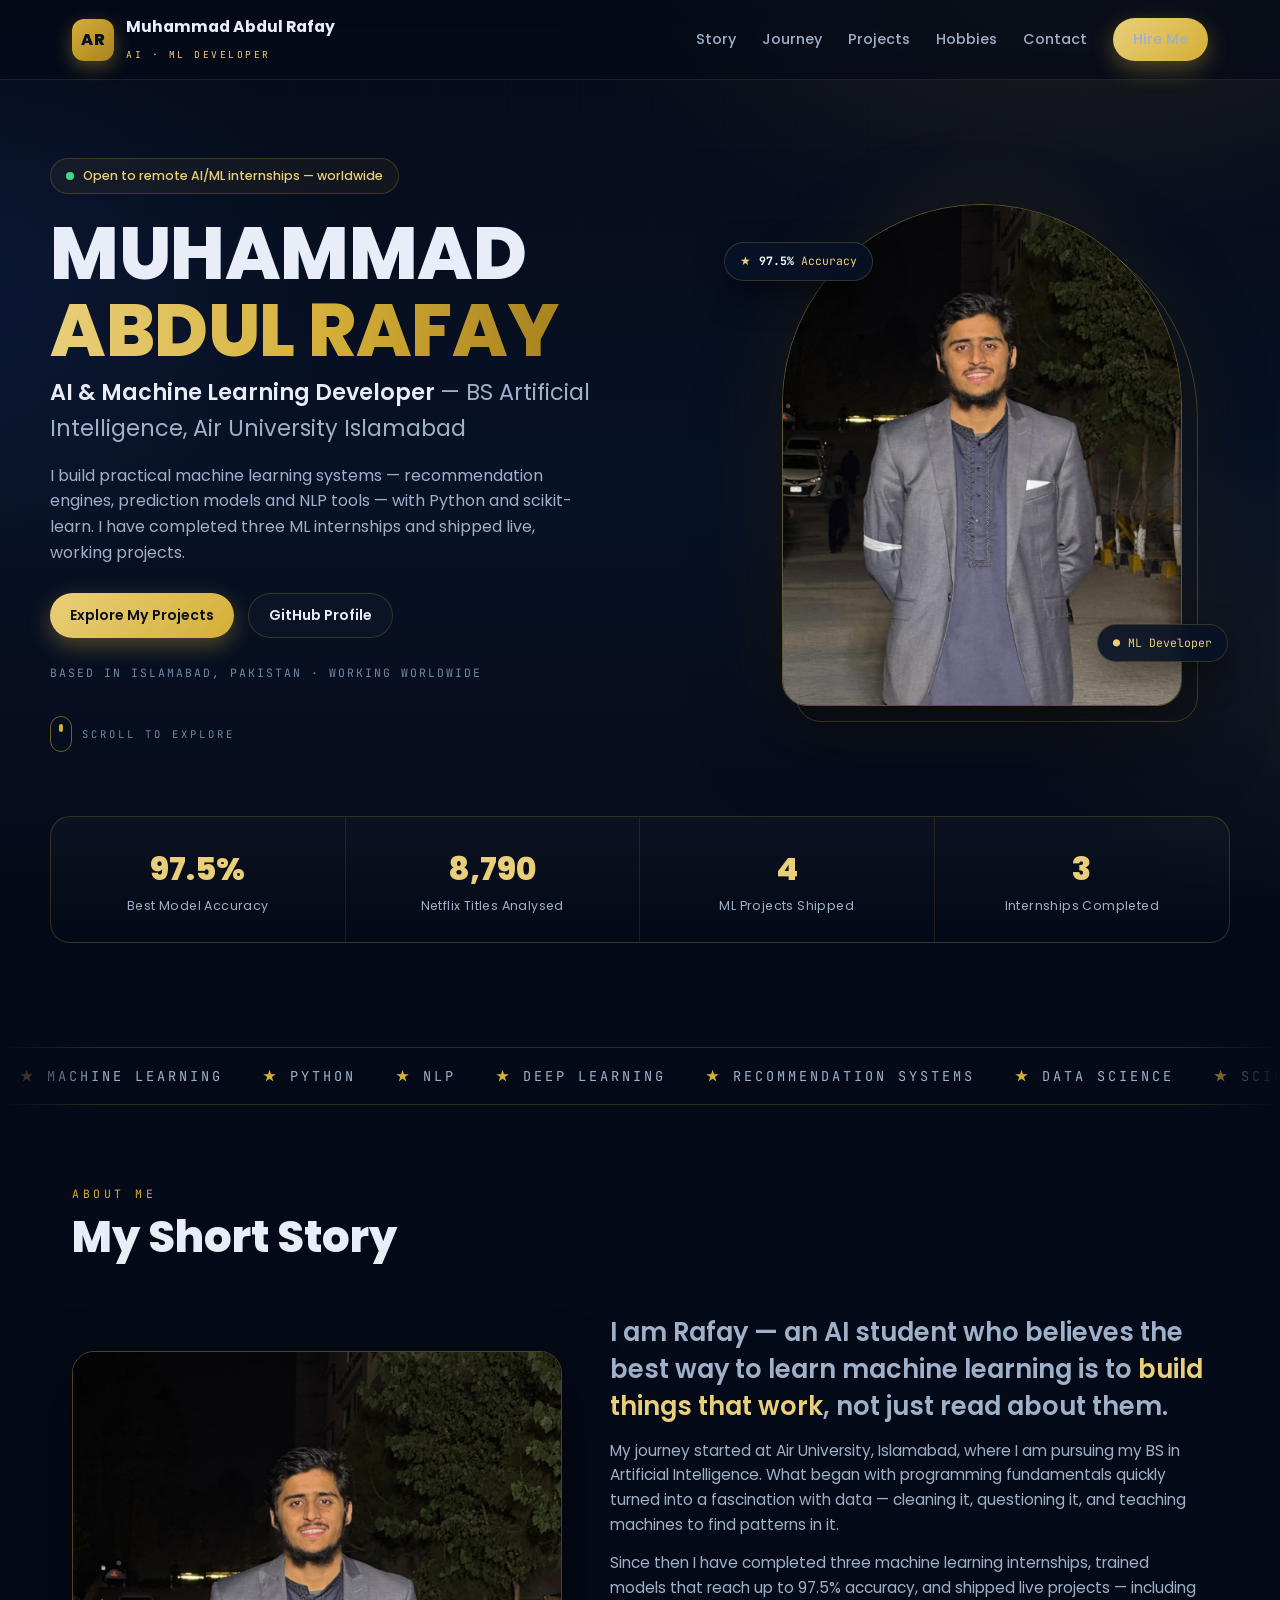
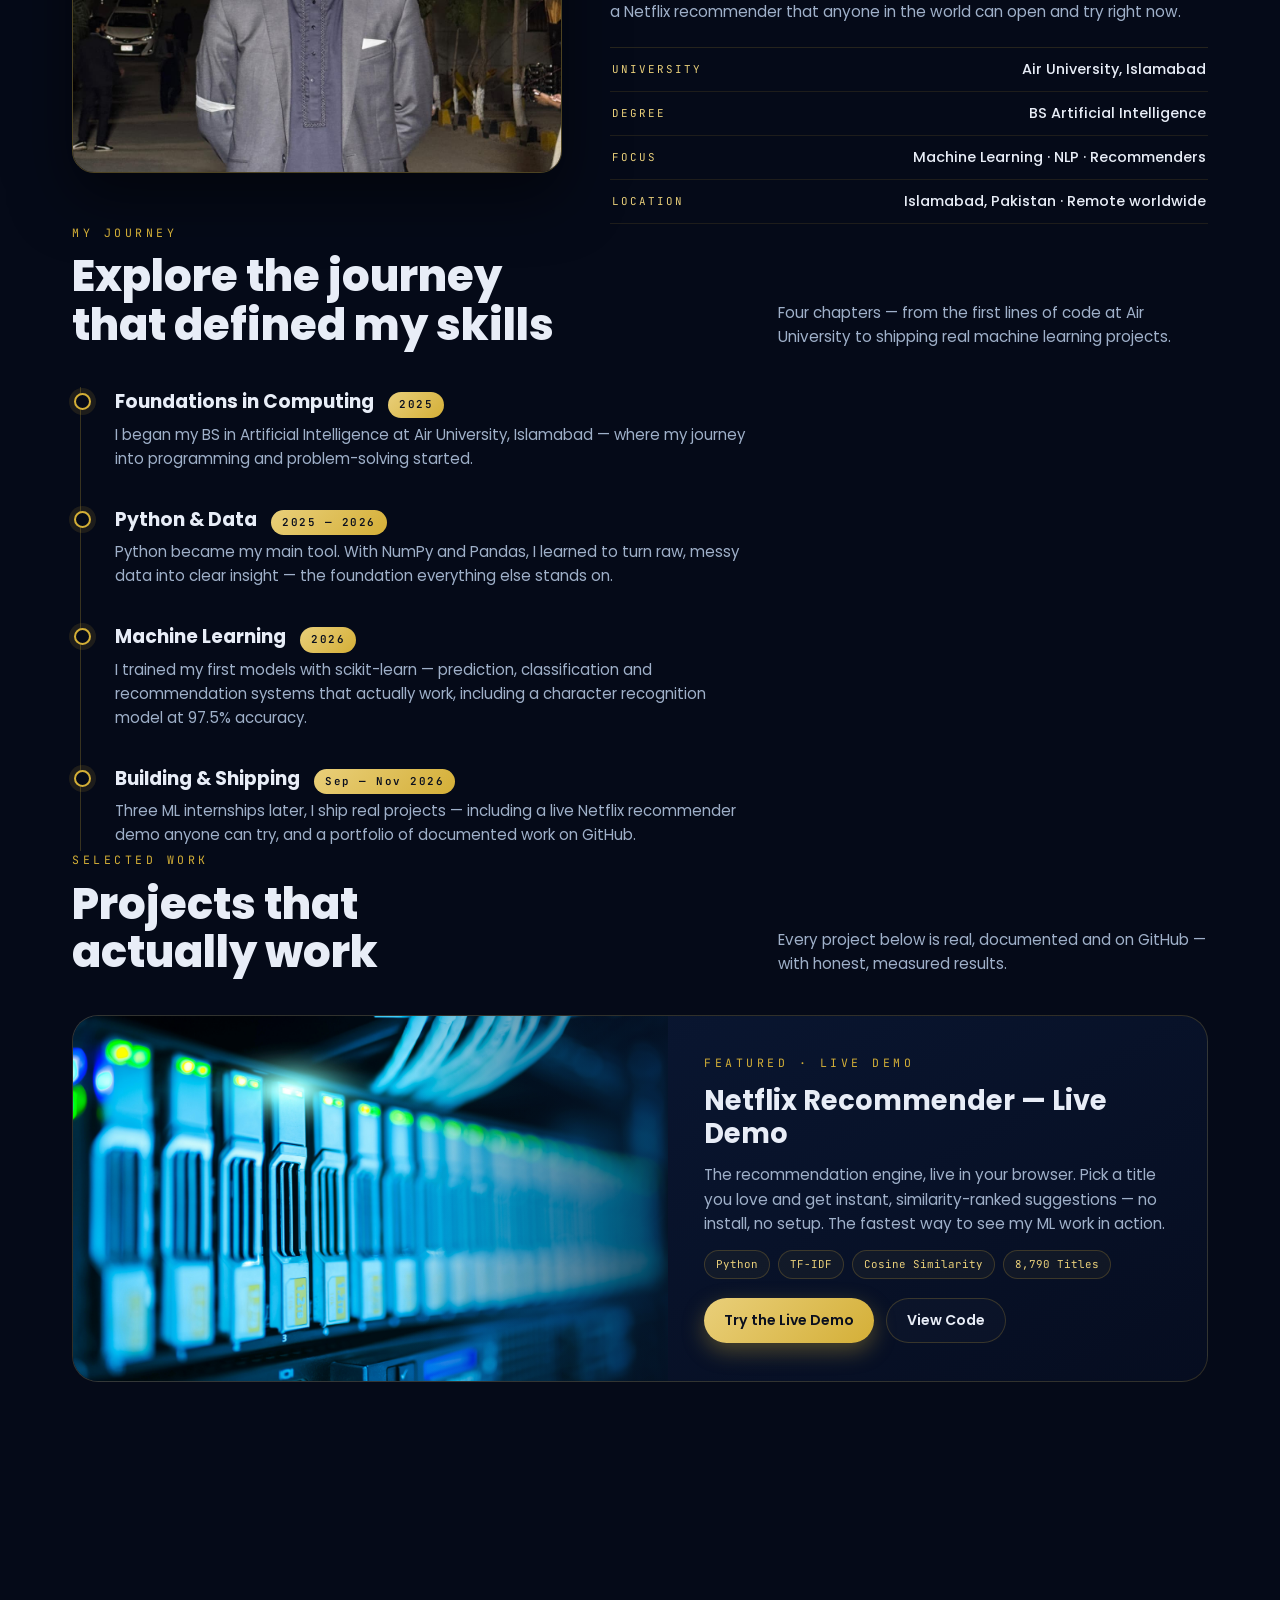
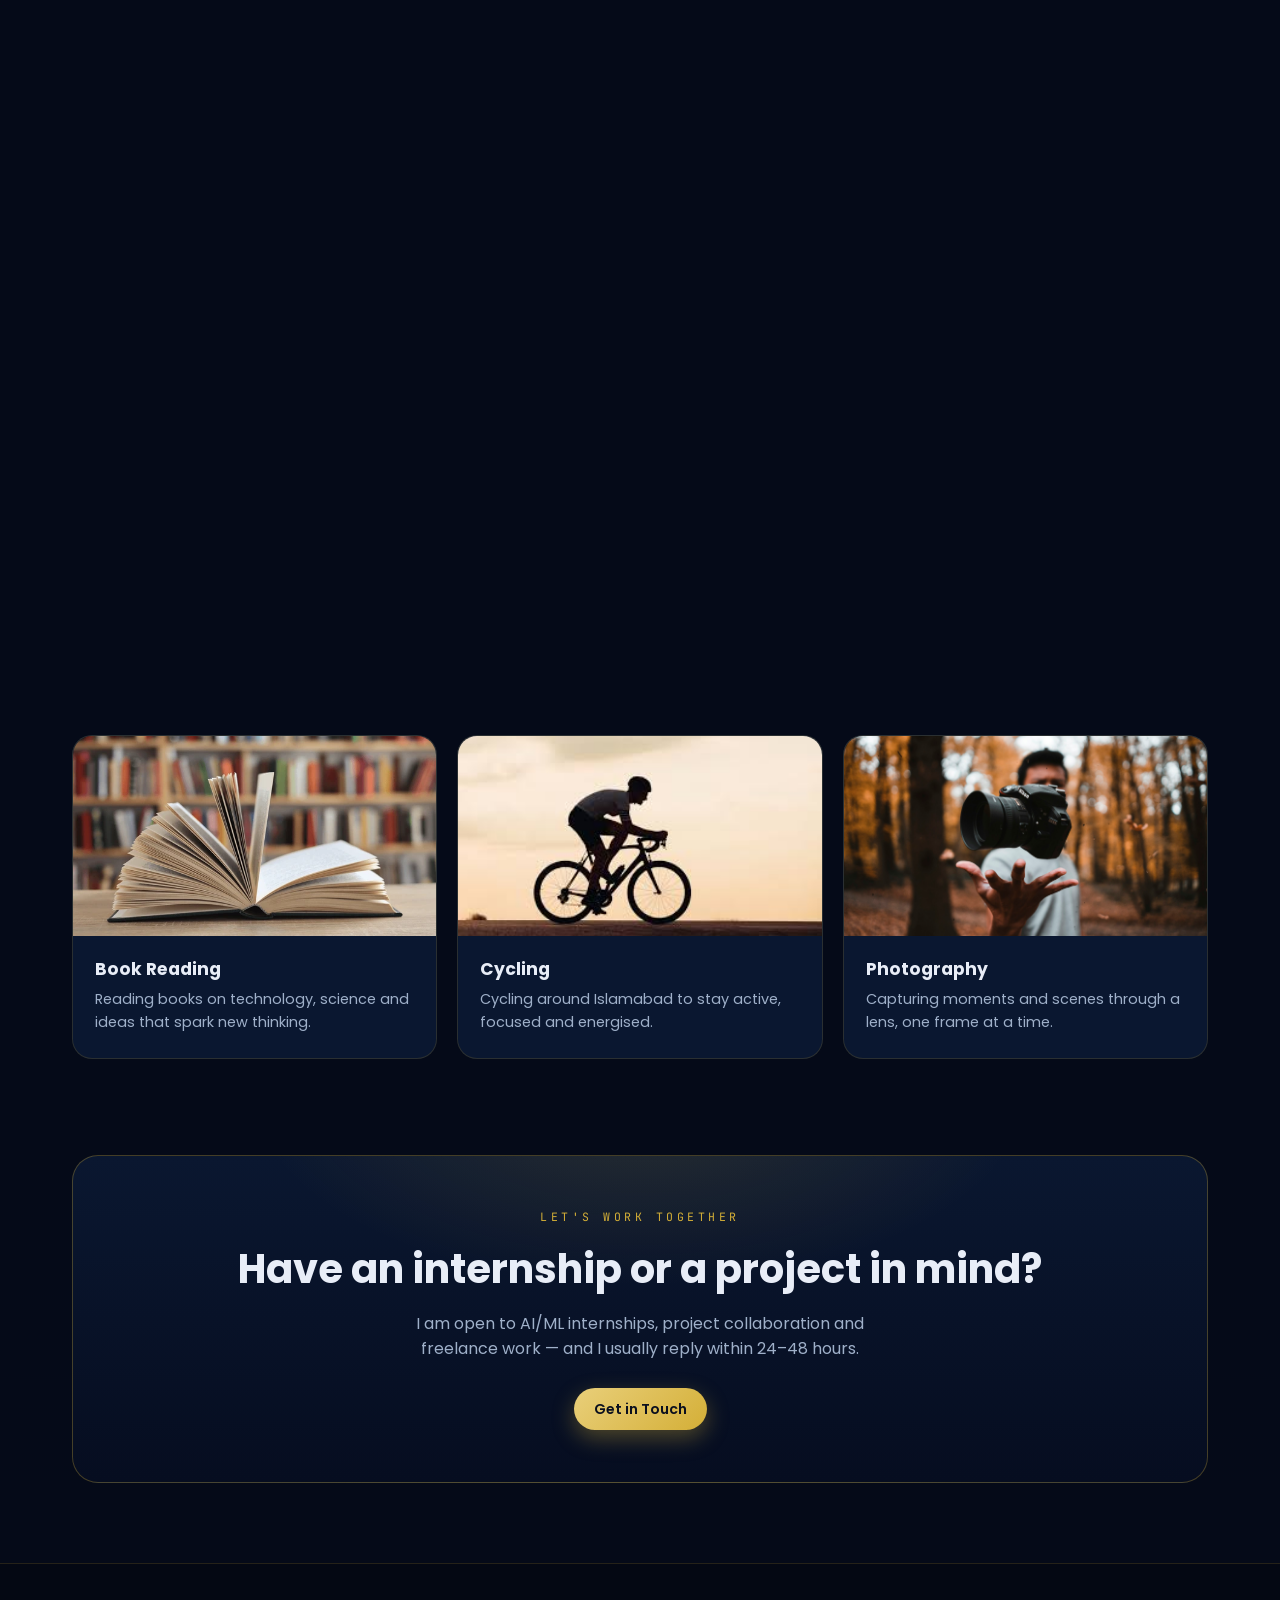
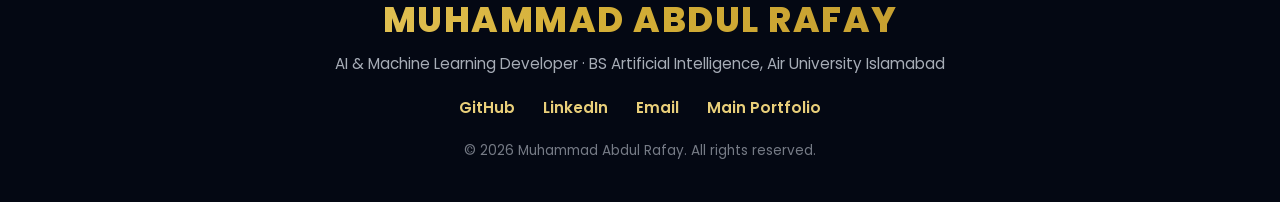
==== commit 4a744257: "AICT portfolio: add My Short Story + journey timeline" ====
--- a/index.html
+++ b/index.html
@@ -168,6 +168,36 @@
 .foot-links a:hover{color:#fff;text-decoration:underline}
 .foot-copy{color:rgba(232,237,247,.5);font-size:.85rem;margin-top:20px}
 
+
+/* story */
+.story{display:grid;grid-template-columns:.9fr 1.1fr;gap:48px;align-items:center}
+@media(max-width:860px){.story{grid-template-columns:1fr}}
+.story .ph{border-radius:22px;overflow:hidden;border:1px solid rgba(212,175,55,.35);box-shadow:0 24px 60px rgba(0,0,0,.5)}
+.story .ph img{width:100%;height:420px;object-fit:cover;object-position:top center}
+.story .big{font-size:clamp(1.25rem,2.4vw,1.6rem);line-height:1.45;font-weight:600}
+.story .big em{color:var(--gold2);font-style:normal}
+.story p{color:var(--mut);margin-top:14px;font-size:.96rem}
+.facts{margin-top:22px;border-top:1px solid rgba(212,175,55,.16)}
+.facts div{display:flex;justify-content:space-between;gap:14px;padding:10px 2px;border-bottom:1px solid rgba(212,175,55,.12);font-size:.9rem}
+.facts div span:first-child{font-family:'JetBrains Mono',monospace;font-size:.68rem;letter-spacing:2px;color:var(--gold2);text-transform:uppercase;padding-top:3px}
+.facts div span:last-child{color:var(--ink);font-weight:500;text-align:right}
+
+/* timeline */
+.tl{position:relative;margin-left:8px;padding-left:34px;border-left:1px solid rgba(212,175,55,.25)}
+.tl-item{position:relative;padding:0 0 34px}
+.tl-item:last-child{padding-bottom:4px}
+.tl-item::before{content:"";position:absolute;left:-41px;top:6px;width:13px;height:13px;border-radius:50%;background:var(--bg);border:2px solid var(--gold);box-shadow:0 0 0 5px rgba(212,175,55,.12)}
+.tl-top{display:flex;align-items:baseline;gap:14px;flex-wrap:wrap}
+.tl-top h3{font-size:1.18rem}
+.tl-date{font-family:'JetBrains Mono',monospace;font-size:.68rem;letter-spacing:1.5px;color:#0a0f1e;background:linear-gradient(135deg,var(--gold2),var(--gold));padding:4px 11px;border-radius:999px;font-weight:600}
+.tl-item p{color:var(--mut);font-size:.94rem;max-width:640px;margin-top:5px}
+
+/* scroll cue */
+.cue{display:flex;align-items:center;gap:10px;margin-top:34px;color:var(--mut2);font-family:'JetBrains Mono',monospace;font-size:.66rem;letter-spacing:3px;text-transform:uppercase}
+.cue .wheel{width:22px;height:36px;border:1px solid rgba(212,175,55,.5);border-radius:12px;position:relative}
+.cue .wheel::after{content:"";position:absolute;left:50%;top:7px;width:4px;height:8px;margin-left:-2px;border-radius:4px;background:var(--gold);animation:wheel 1.8s ease-in-out infinite}
+@keyframes wheel{0%{transform:translateY(0);opacity:1}70%{transform:translateY(10px);opacity:0}100%{transform:translateY(0);opacity:0}}
+
 /* reveal */
 .rv{opacity:1;transform:none}
 .js .rv{opacity:0;transform:translateY(26px);transition:opacity .8s ease,transform .8s cubic-bezier(.2,.7,.2,1)}
@@ -191,6 +221,7 @@
       <span><span class="bname">Muhammad Abdul Rafay</span><br><span class="bsub">AI · ML Developer</span></span>
     </a>
     <nav>
+      <a href="#story">Story</a>
       <a href="#journey">Journey</a>
       <a href="#projects">Projects</a>
       <a href="#hobbies">Hobbies</a>
@@ -214,6 +245,7 @@
           <a class="btn btn-ghost" href="https://github.com/mabdulrafay7zip" target="_blank" rel="noopener">GitHub Profile</a>
         </div>
         <div class="hero-meta">Based in Islamabad, Pakistan · Working worldwide</div>
+        <div class="cue"><span class="wheel"></span> Scroll to Explore</div>
       </div>
       <div class="arch-wrap">
         <div class="arch"><img src="./images/raffay.jpeg" alt="Muhammad Abdul Rafay"></div>
@@ -233,17 +265,39 @@
   <!-- MARQUEE -->
   <div class="marquee" aria-hidden="true"><div class="track" id="mtrack"></div></div>
 
+
+  <!-- MY SHORT STORY -->
+  <section id="story" class="wrap" style="padding-top:80px">
+    <div class="sec-head rv">
+      <div><div class="kicker">About Me</div><h2>My Short Story</h2></div>
+    </div>
+    <div class="story">
+      <div class="ph rv"><img src="./images/raffay.jpeg" alt="Muhammad Abdul Rafay"></div>
+      <div class="rv">
+        <p class="big">I am Rafay — an AI student who believes the best way to learn machine learning is to <em>build things that work</em>, not just read about them.</p>
+        <p>My journey started at Air University, Islamabad, where I am pursuing my BS in Artificial Intelligence. What began with programming fundamentals quickly turned into a fascination with data — cleaning it, questioning it, and teaching machines to find patterns in it.</p>
+        <p>Since then I have completed three machine learning internships, trained models that reach up to 97.5% accuracy, and shipped live projects — including a Netflix recommender that anyone in the world can open and try right now.</p>
+        <div class="facts">
+          <div><span>University</span><span>Air University, Islamabad</span></div>
+          <div><span>Degree</span><span>BS Artificial Intelligence</span></div>
+          <div><span>Focus</span><span>Machine Learning · NLP · Recommenders</span></div>
+          <div><span>Location</span><span>Islamabad, Pakistan · Remote worldwide</span></div>
+        </div>
+      </div>
+    </div>
+  </section>
+
   <!-- JOURNEY -->
   <section id="journey" class="wrap">
     <div class="sec-head rv">
       <div><div class="kicker">My Journey</div><h2>Explore the journey<br>that defined my skills</h2></div>
       <p>Four chapters — from the first lines of code at Air University to shipping real machine learning projects.</p>
     </div>
-    <div class="chapters">
-      <article class="chapter rv"><div class="no">01</div><span class="tag">Chapter One</span><h3>Foundations in Computing</h3><p>I began my BS in Artificial Intelligence at Air University, Islamabad — where my journey into programming and problem-solving started.</p></article>
-      <article class="chapter rv"><div class="no">02</div><span class="tag">Chapter Two</span><h3>Python &amp; Data</h3><p>Python became my main tool. With NumPy and Pandas, I learned to turn raw, messy data into clear insight.</p></article>
-      <article class="chapter rv"><div class="no">03</div><span class="tag">Chapter Three</span><h3>Machine Learning</h3><p>I trained my first models with scikit-learn — prediction, classification and recommendation systems that actually work.</p></article>
-      <article class="chapter rv"><div class="no">04</div><span class="tag">Chapter Four</span><h3>Building &amp; Shipping</h3><p>Three ML internships later, I ship real projects — including a live Netflix recommender demo anyone can try.</p></article>
+    <div class="tl">
+      <article class="tl-item rv"><div class="tl-top"><h3>Foundations in Computing</h3><span class="tl-date">2025</span></div><p>I began my BS in Artificial Intelligence at Air University, Islamabad — where my journey into programming and problem-solving started.</p></article>
+      <article class="tl-item rv"><div class="tl-top"><h3>Python &amp; Data</h3><span class="tl-date">2025 — 2026</span></div><p>Python became my main tool. With NumPy and Pandas, I learned to turn raw, messy data into clear insight — the foundation everything else stands on.</p></article>
+      <article class="tl-item rv"><div class="tl-top"><h3>Machine Learning</h3><span class="tl-date">2026</span></div><p>I trained my first models with scikit-learn — prediction, classification and recommendation systems that actually work, including a character recognition model at 97.5% accuracy.</p></article>
+      <article class="tl-item rv"><div class="tl-top"><h3>Building &amp; Shipping</h3><span class="tl-date">Sep — Nov 2026</span></div><p>Three ML internships later, I ship real projects — including a live Netflix recommender demo anyone can try, and a portfolio of documented work on GitHub.</p></article>
     </div>
   </section>
 
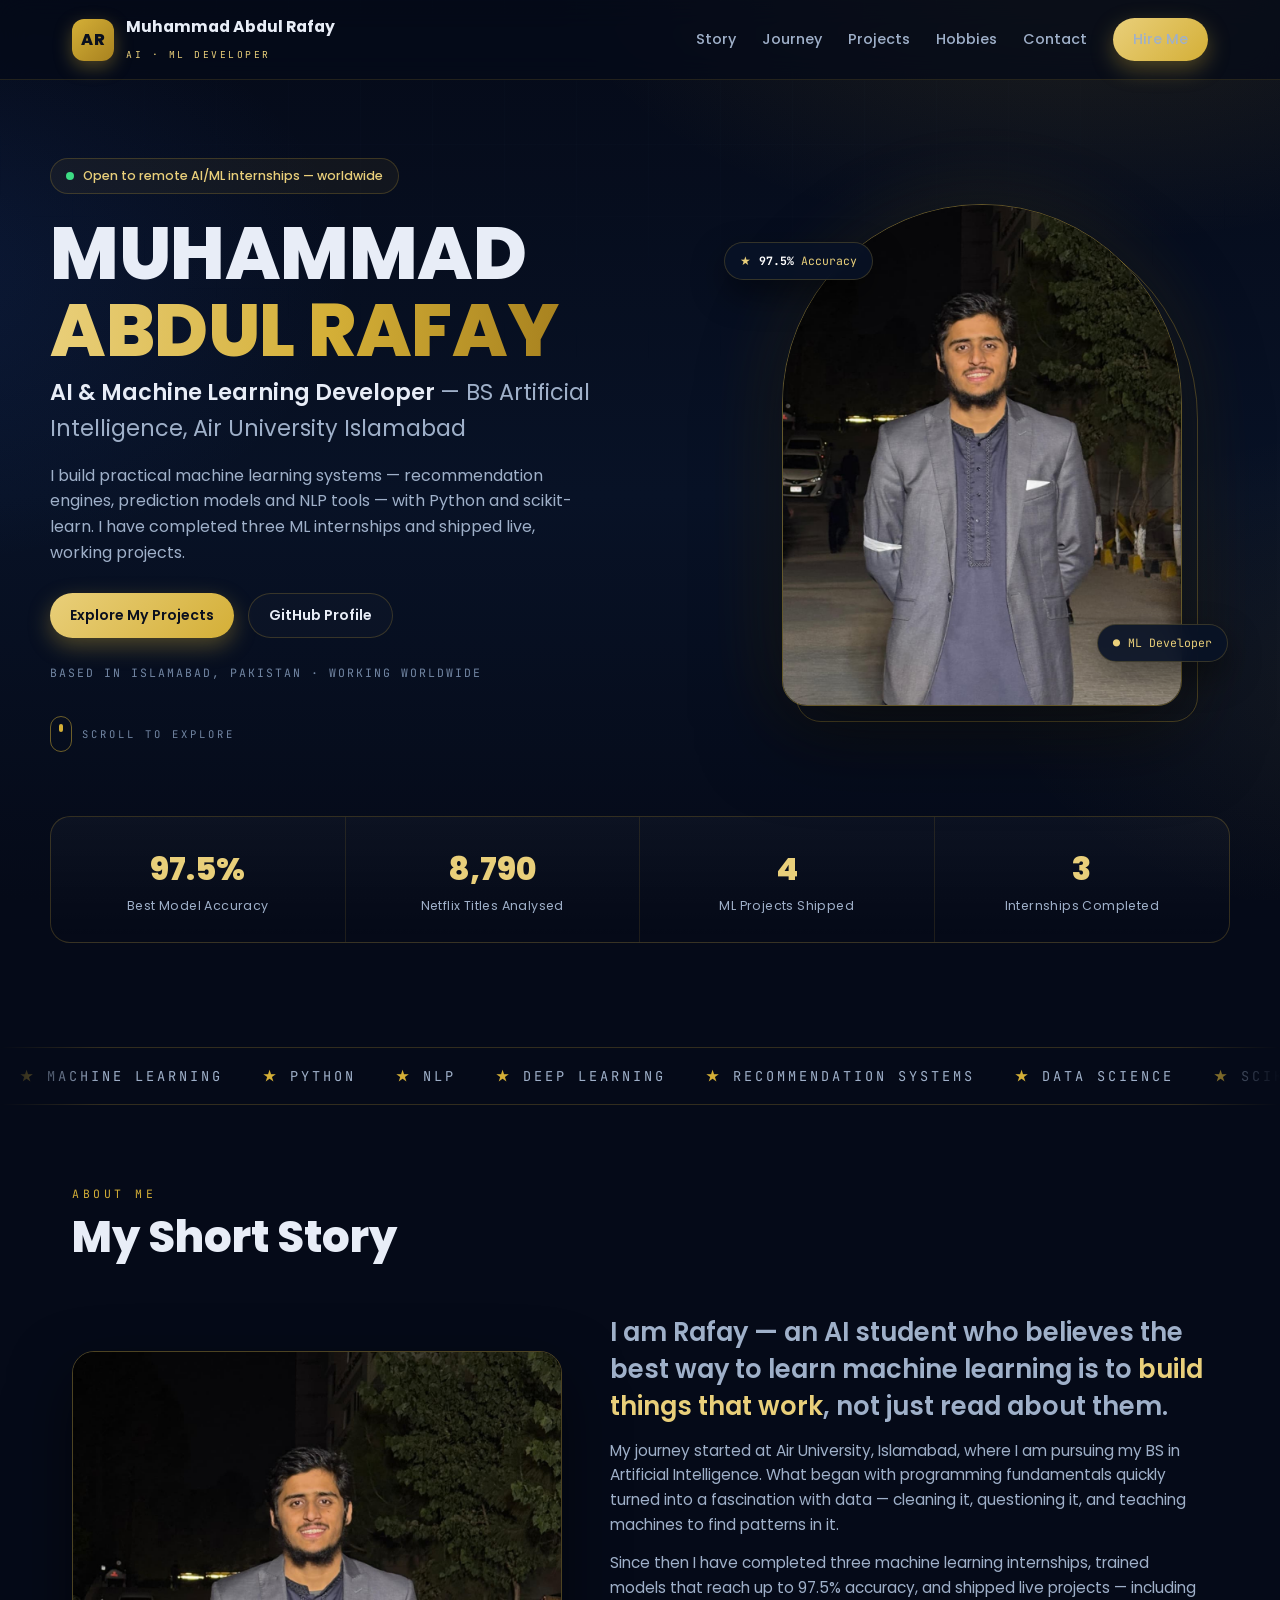
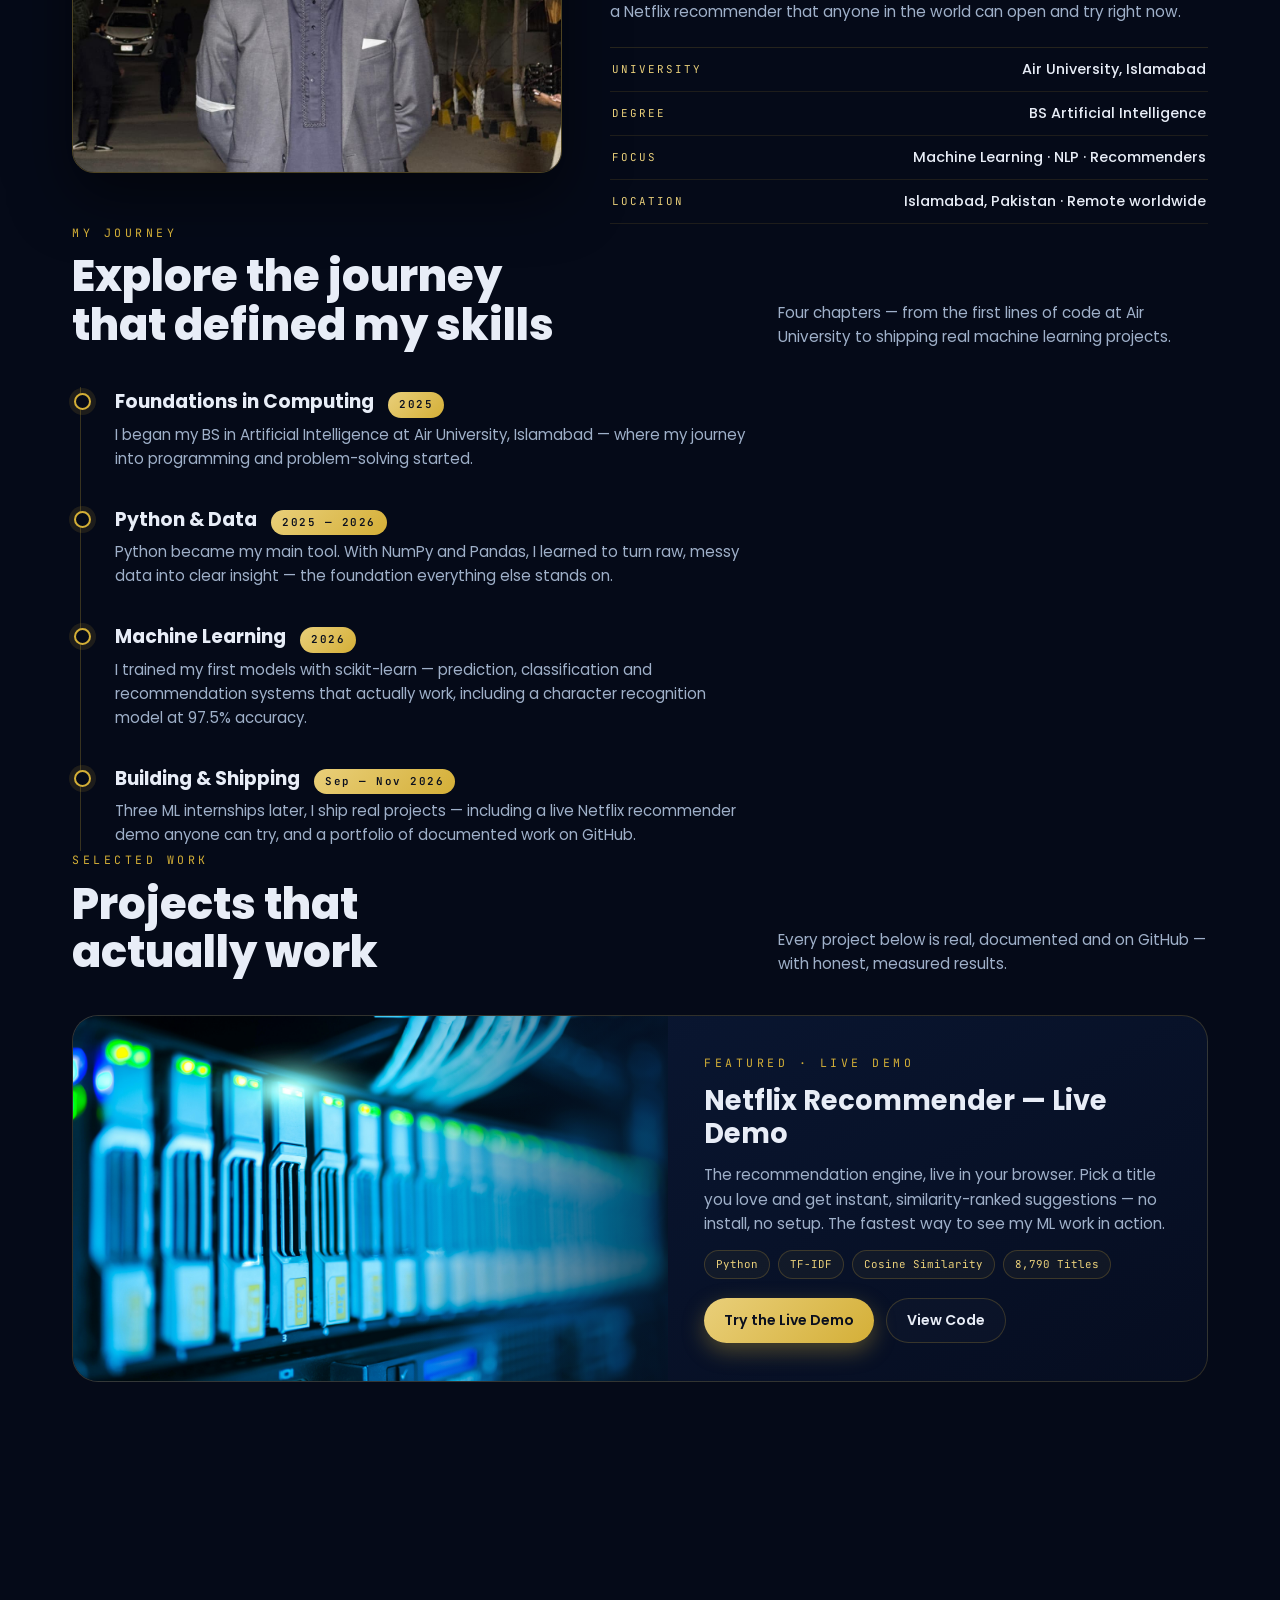
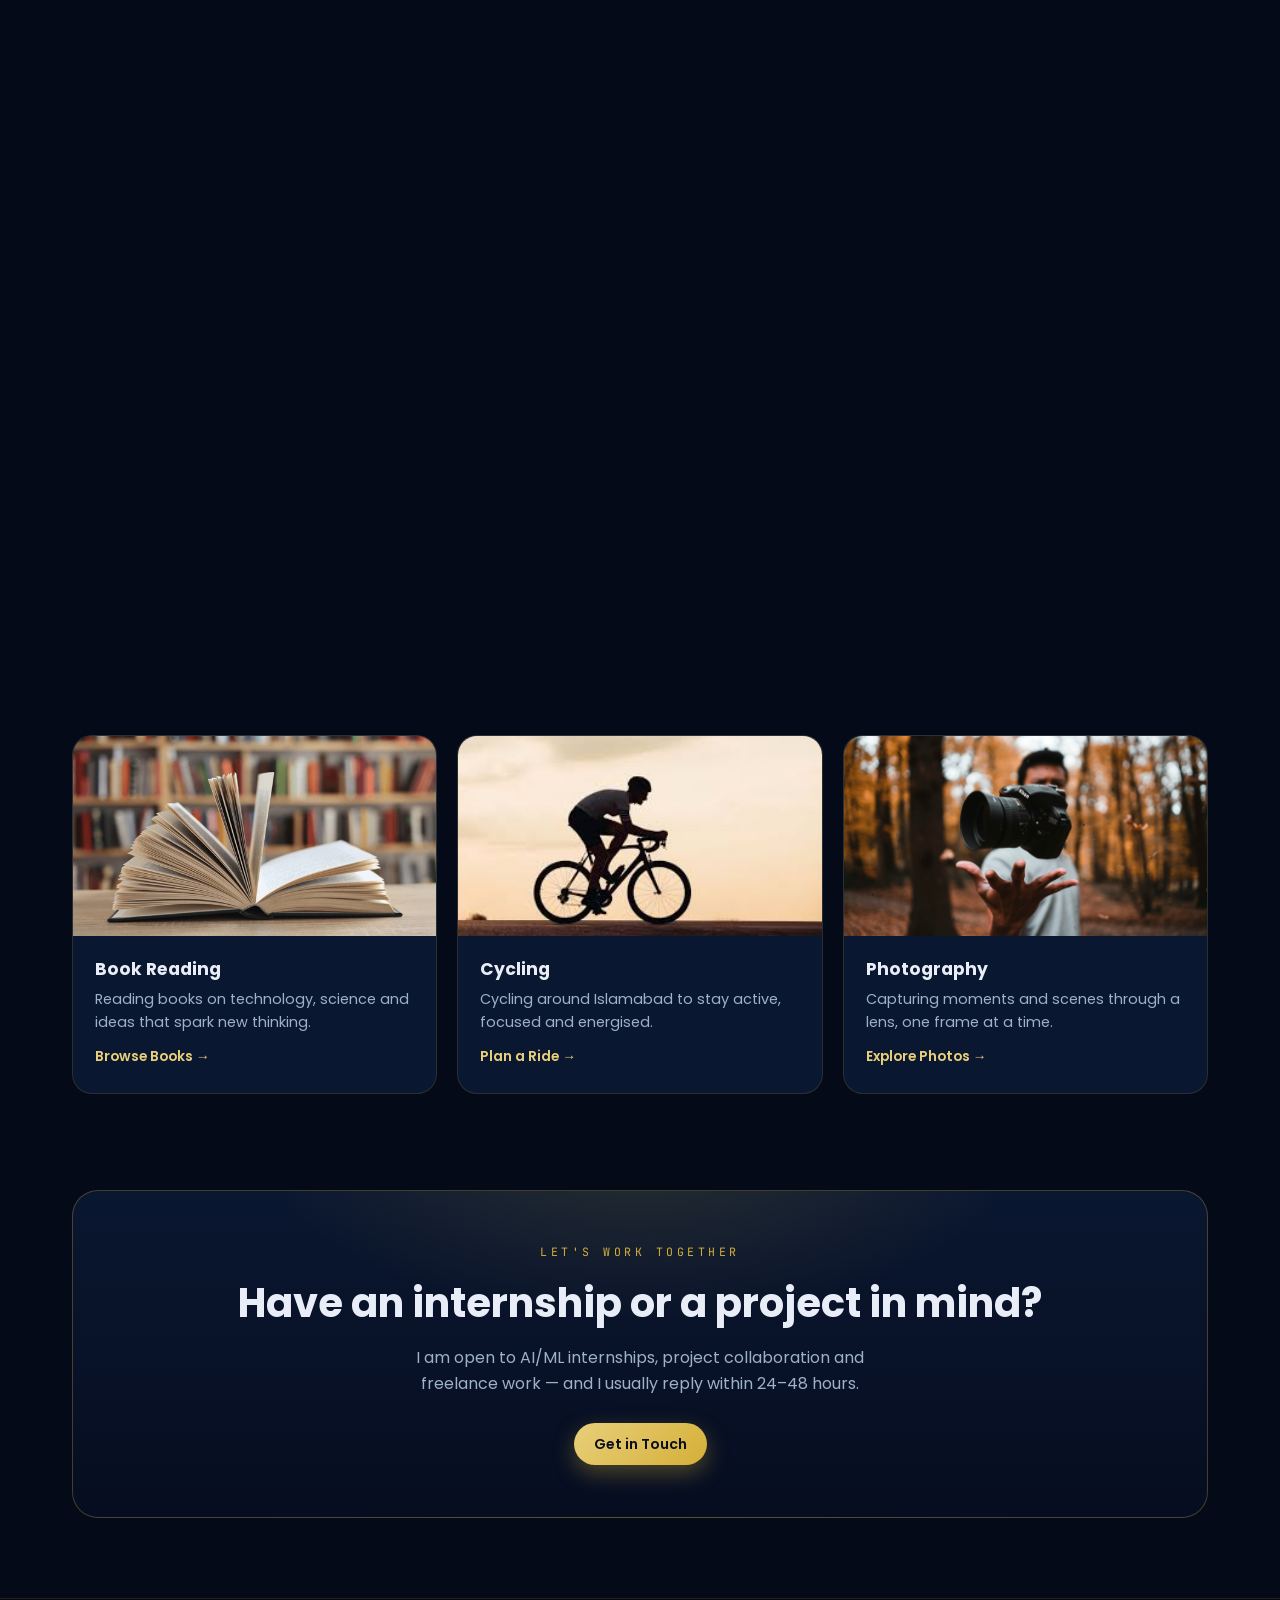
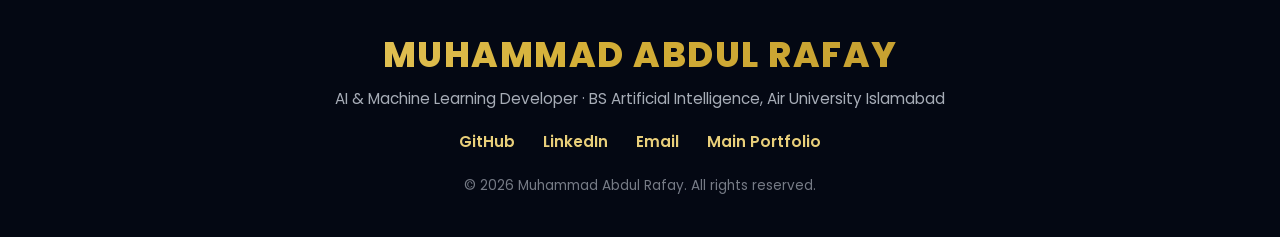
==== commit 82ea439c: "AICT portfolio: hobby card links" ====
--- a/index.html
+++ b/index.html
@@ -153,6 +153,8 @@
 .hob .tx{padding:20px 22px 24px}
 .hob h3{font-size:1.08rem;margin-bottom:5px}
 .hob p{color:var(--mut);font-size:.9rem}
+.hob .lk{display:inline-block;margin-top:12px;color:var(--gold2);text-decoration:none;font-weight:600;font-size:.86rem}
+.hob .lk:hover{color:#fff;text-decoration:underline}
 
 /* contact band */
 .band{margin:96px 0 0;border:1px solid rgba(212,175,55,.3);border-radius:26px;padding:52px 34px;text-align:center;background:radial-gradient(600px 300px at 50% -20%,rgba(212,175,55,.16),transparent 65%),linear-gradient(180deg,#0a1730,#060d20)}
@@ -354,9 +356,9 @@
       <p>The things that keep me curious, active and inspired outside the lab.</p>
     </div>
     <div class="hobs">
-      <article class="hob rv"><div class="im"><img src="./book.webp" alt="Book Reading"></div><div class="tx"><h3>Book Reading</h3><p>Reading books on technology, science and ideas that spark new thinking.</p></div></article>
-      <article class="hob rv"><div class="im"><img src="./images/cycling.jpeg" alt="Cycling"></div><div class="tx"><h3>Cycling</h3><p>Cycling around Islamabad to stay active, focused and energised.</p></div></article>
-      <article class="hob rv"><div class="im"><img src="./images/photography.jpeg" alt="Photography"></div><div class="tx"><h3>Photography</h3><p>Capturing moments and scenes through a lens, one frame at a time.</p></div></article>
+      <article class="hob rv"><div class="im"><img src="./book.webp" alt="Book Reading"></div><div class="tx"><h3>Book Reading</h3><p>Reading books on technology, science and ideas that spark new thinking.</p><a class="lk" href="https://openlibrary.org" target="_blank" rel="noopener">Browse Books →</a></div></article>
+      <article class="hob rv"><div class="im"><img src="./images/cycling.jpeg" alt="Cycling"></div><div class="tx"><h3>Cycling</h3><p>Cycling around Islamabad to stay active, focused and energised.</p><a class="lk" href="https://www.komoot.com" target="_blank" rel="noopener">Plan a Ride →</a></div></article>
+      <article class="hob rv"><div class="im"><img src="./images/photography.jpeg" alt="Photography"></div><div class="tx"><h3>Photography</h3><p>Capturing moments and scenes through a lens, one frame at a time.</p><a class="lk" href="https://unsplash.com" target="_blank" rel="noopener">Explore Photos →</a></div></article>
     </div>
 
     <div class="band rv">
